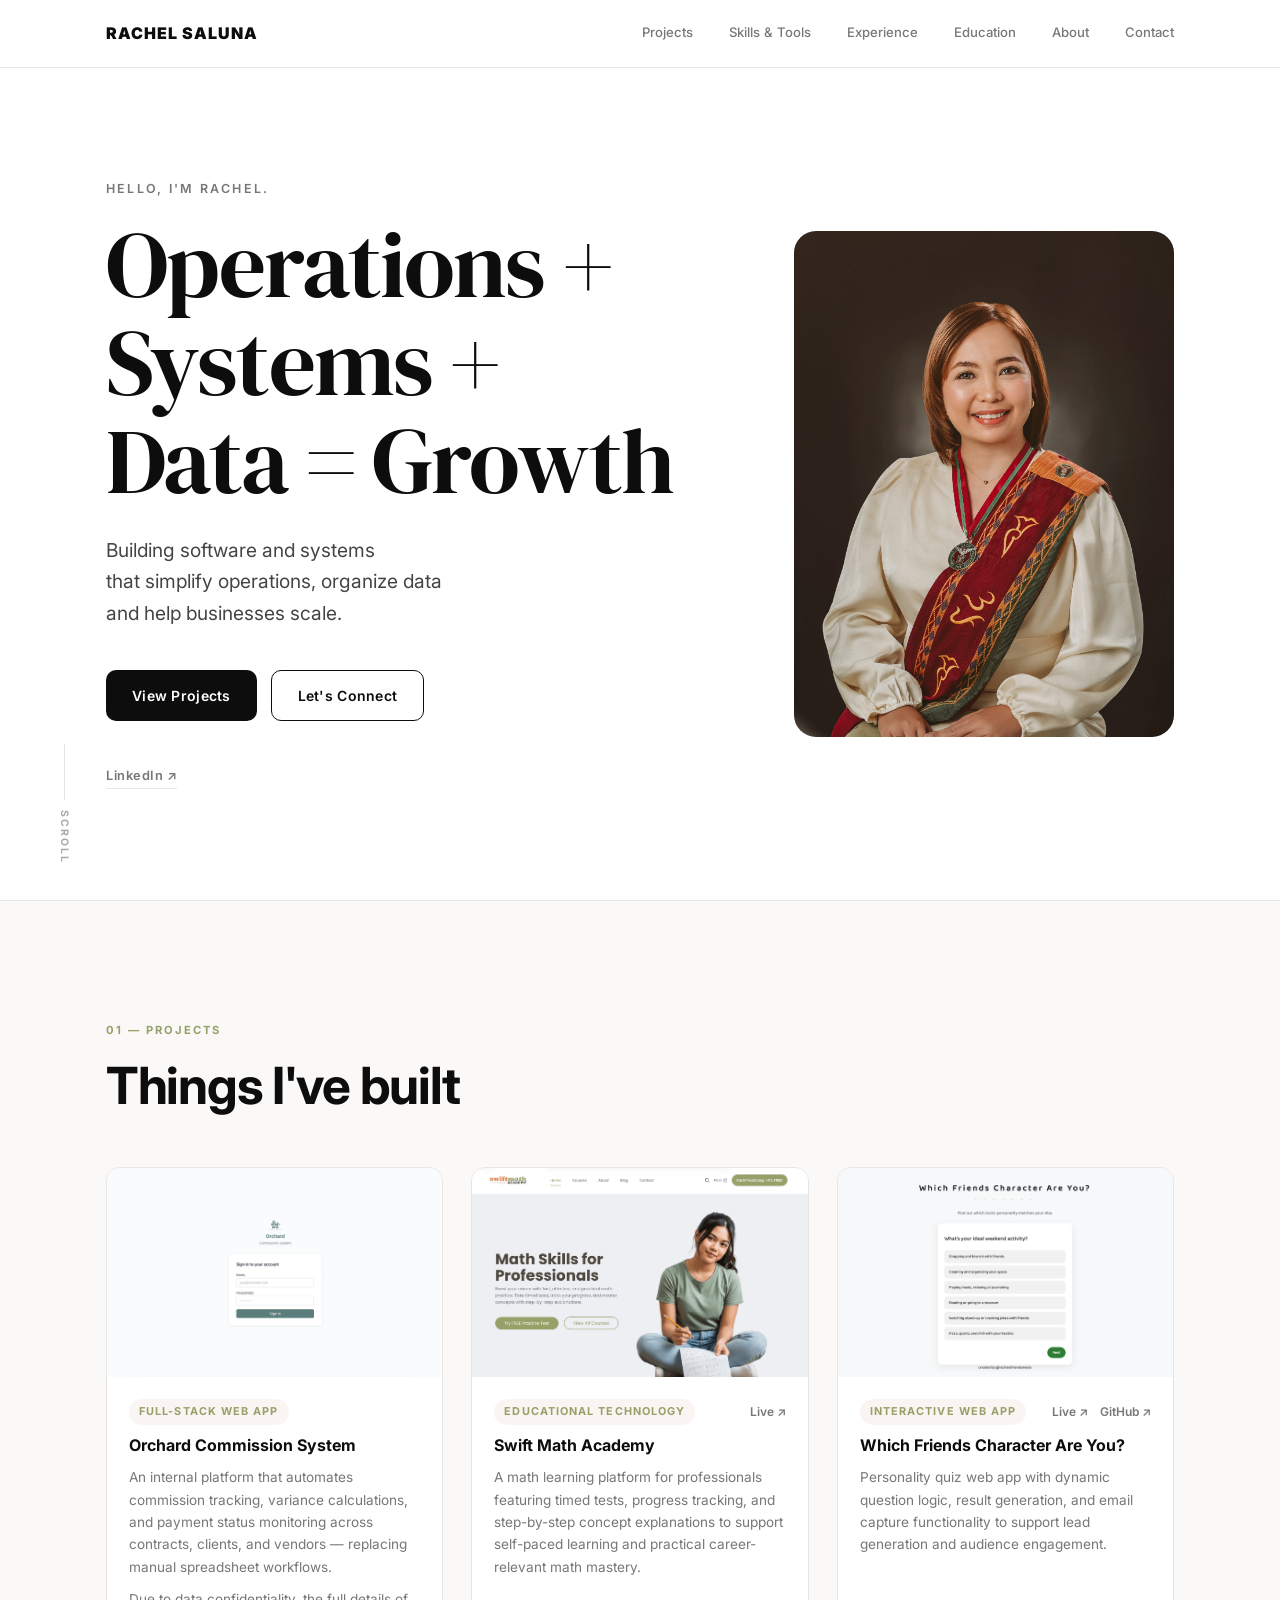
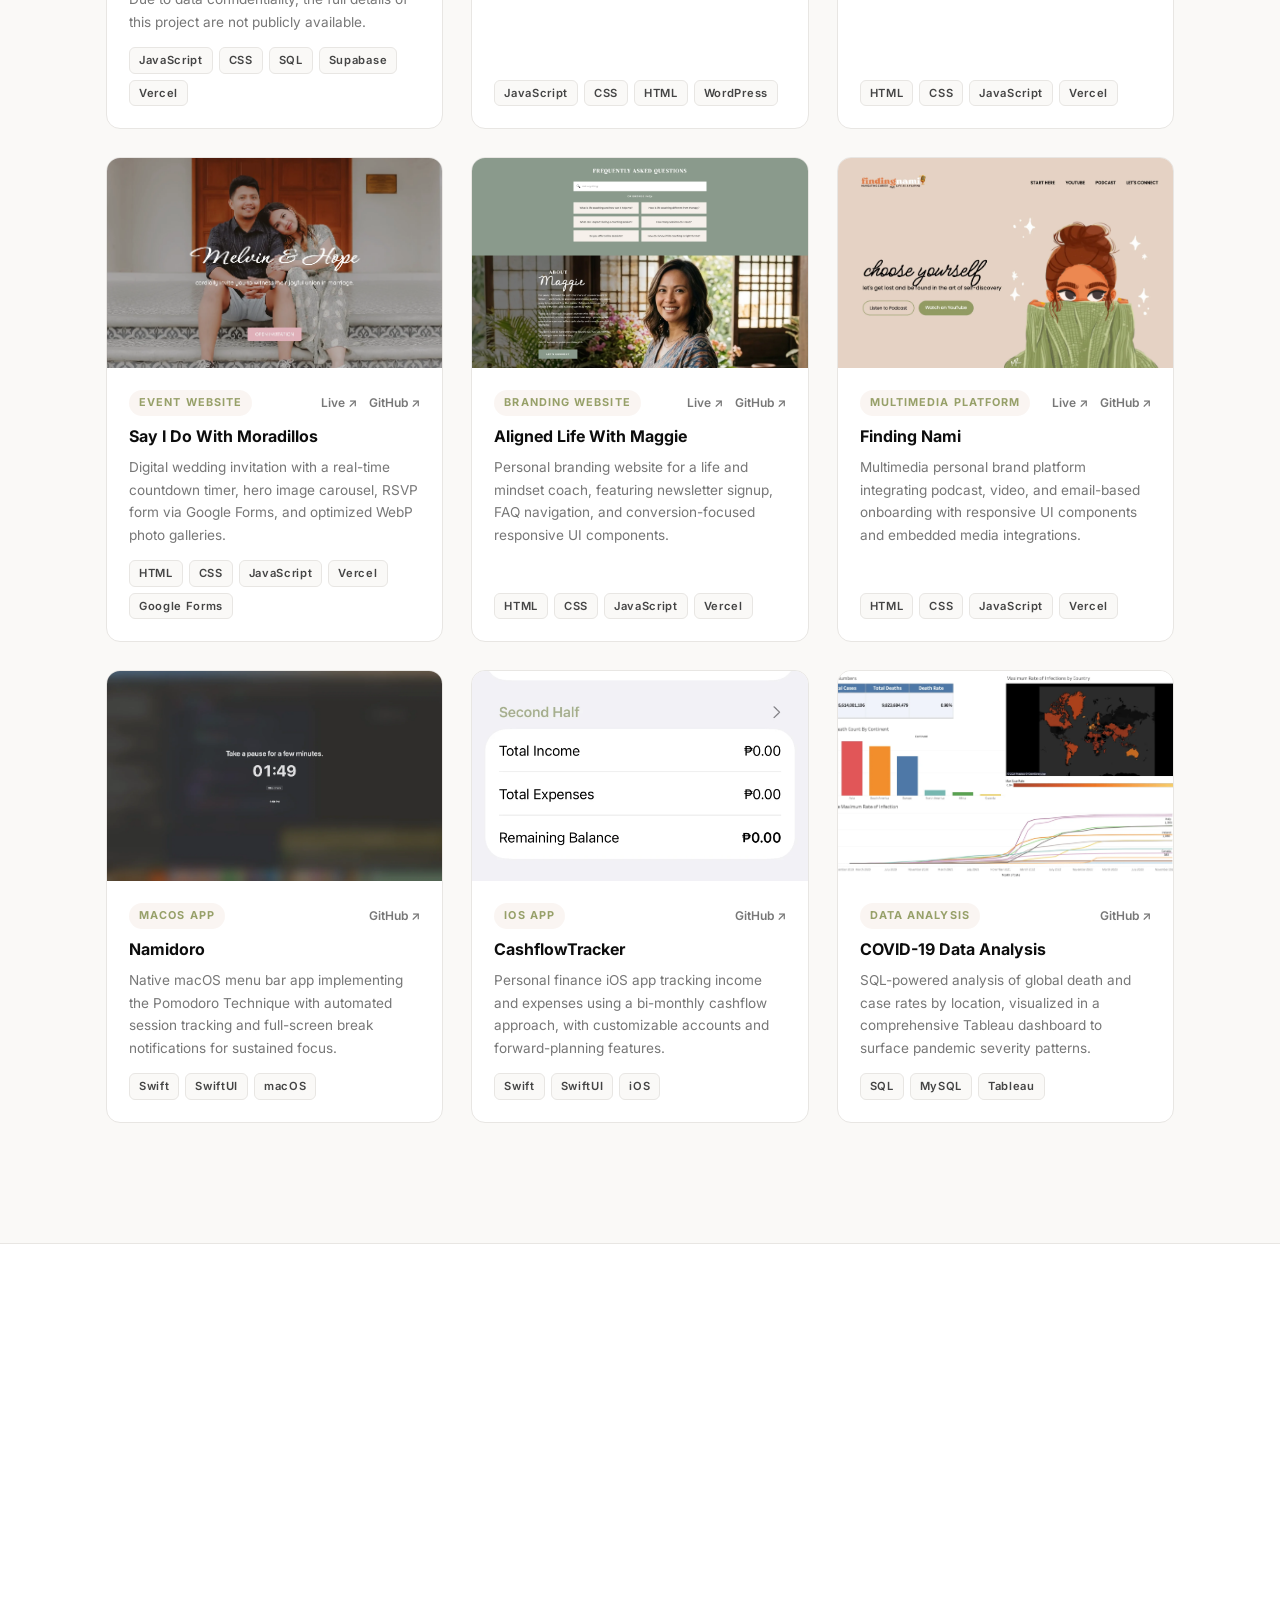
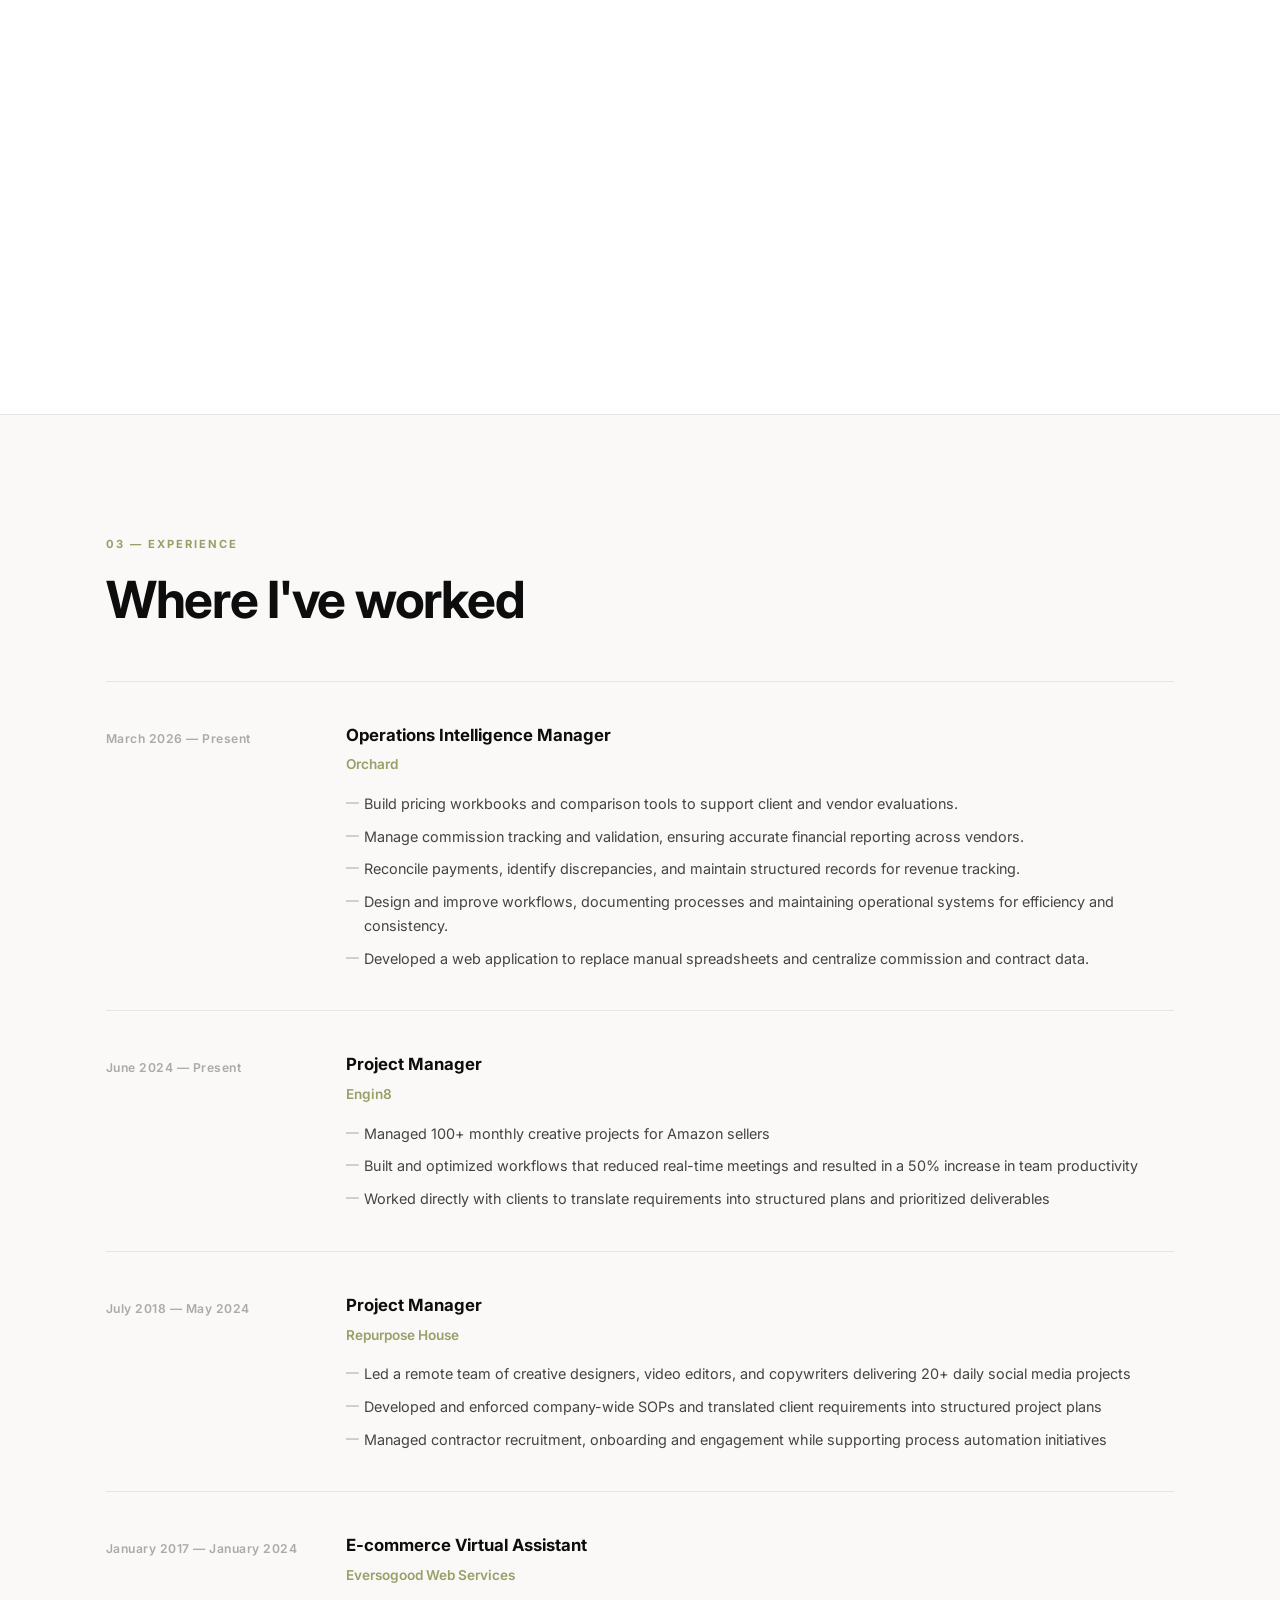
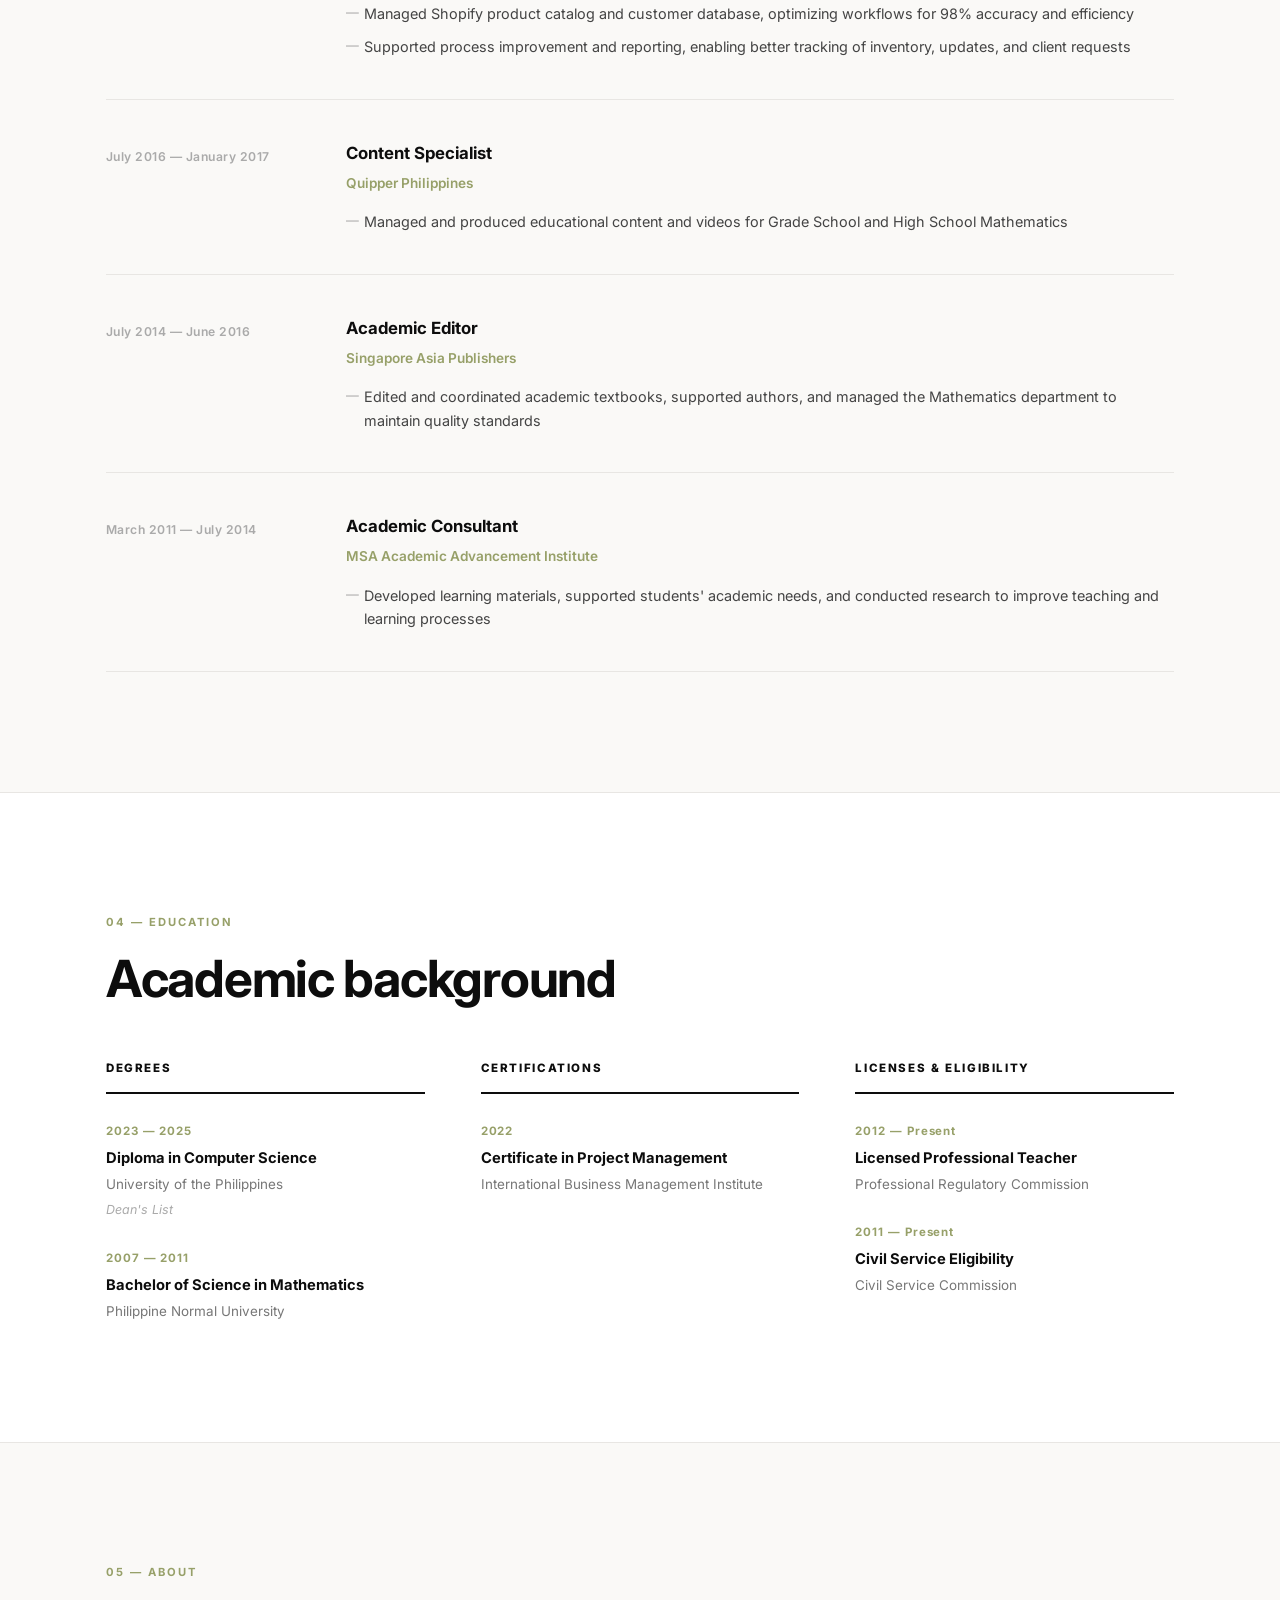
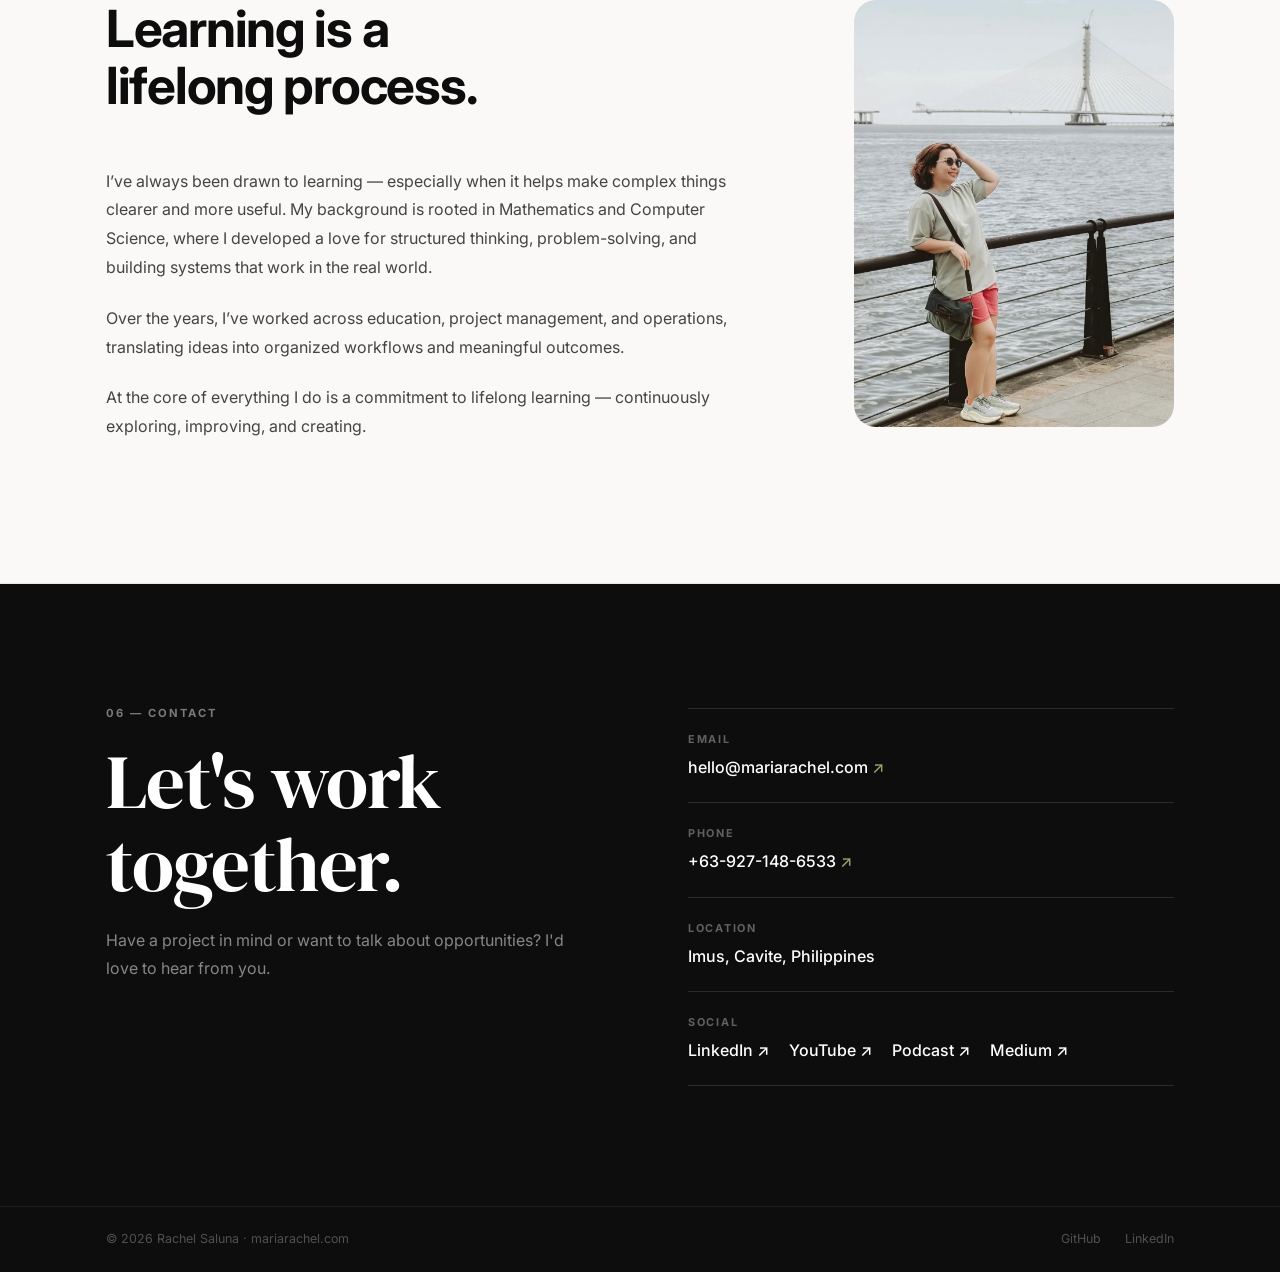
==== index.html @ de9b569c "removed workflows" ====
<!DOCTYPE html>
<html lang="en">
<head>
  <meta charset="UTF-8">
  <meta name="viewport" content="width=device-width, initial-scale=1.0">
  <title>Rachel Saluna — Portfolio</title>
  <meta name="description" content="I turn ideas into projects, data into insights, and code into apps. Portfolio of Rachel Saluna — Project Manager & Developer.">
  <meta property="og:title" content="Rachel Saluna">
  <meta property="og:description" content="I turn ideas into projects, data into insights, and code into apps.">
  <meta property="og:url" content="https://mariarachel.com">
  <link rel="preconnect" href="https://fonts.googleapis.com">
  <link rel="preconnect" href="https://fonts.gstatic.com" crossorigin>
  <link href="https://fonts.googleapis.com/css2?family=Inter:wght@300;400;500;600;700;800;900&family=DM+Serif+Display:ital@0;1&display=swap" rel="stylesheet">
  <link rel="stylesheet" href="styles.css">
</head>
<body>

  <!-- ===== NAVIGATION ===== -->
  <nav class="nav" id="nav">
    <div class="nav-inner">
      <a href="#home" class="nav-logo">RACHEL SALUNA</a>
      <div class="nav-links" id="navLinks">
        <a href="#projects">Projects</a>
        <a href="#skills">Skills & Tools</a>
        <a href="#experience">Experience</a>
        <a href="#education">Education</a>
        <a href="#about">About</a>
        <a href="#contact">Contact</a>
      </div>
      <button class="hamburger" id="hamburger" aria-label="Toggle menu">
        <span></span>
        <span></span>
        <span></span>
      </button>
    </div>
    <div class="nav-drawer" id="navDrawer">
      <a href="#projects" class="drawer-link">Projects</a>
      <a href="#skills" class="drawer-link">Skills</a>
      <a href="#experience" class="drawer-link">Experience</a>
      <a href="#education" class="drawer-link">Education</a>
      <a href="#about" class="drawer-link">About</a>
      <a href="#contact" class="drawer-link">Contact</a>
    </div>
  </nav>

  <!-- ===== HERO ===== -->
  <section class="hero" id="home">
    <div class="hero-inner">
      <div class="hero-text">
        <p class="hero-eyebrow">Hello, I'm Rachel.</p>
        <h1 class="hero-name">Operations +<br>Systems +<br>Data = Growth</h1>
        <p class="hero-tagline">Building software and systems<br>that simplify operations, organize data<br>and help businesses scale.</p>
        <div class="hero-actions">
          <a href="#projects" class="btn btn-dark">View Projects</a>
          <a href="#contact" class="btn btn-outline">Let's Connect</a>
        </div>
        <div class="hero-socials">
          <a href="https://linkedin.com/in/mariarachel" target="_blank" rel="noopener noreferrer" class="social-pill">LinkedIn ↗</a>
        </div>
      </div>
      <div class="hero-photo">
        <div class="photo-wrap">
          <img src="assets/Graduation%20Photo.webp" alt="Maria Rachel M. Saluna" loading="eager">
        </div>
      </div>
    </div>
    <div class="hero-scroll-hint" aria-hidden="true">
      <div class="scroll-track"></div>
      <span>Scroll</span>
    </div>
  </section>

  <!-- ===== PROJECTS ===== -->
  <section class="projects section alt" id="projects">
    <div class="container">
      <p class="label">01 — Projects</p>
      <h2 class="heading">Things I've built</h2>
      <div class="projects-grid">

        <article class="project-card">
          <div class="project-img-wrap">
            <img src="assets/orchard-commission-system.webp" alt="Orchard Commission System" loading="lazy">
          </div>
          <div class="project-body">
            <div class="project-meta">
              <span class="project-type">Full-Stack Web App</span>
            </div>
            <h3>Orchard Commission System</h3>
            <p>An internal platform that automates commission tracking, variance calculations, and payment status monitoring across contracts, clients, and vendors — replacing manual spreadsheet workflows.</p>
            <p>Due to data confidentiality, the full details of this project are not publicly available.</p>
            <ul class="stack">
              <li>JavaScript</li><li>CSS</li><li>SQL</li><li>Supabase</li><li>Vercel</li>
            </ul>
          </div>
        </article>

        <article class="project-card">
          <a href="https://swiftmathacademy.com" class="project-img-wrap" target="_blank" rel="noopener noreferrer">
            <img src="assets/swift-math-academy.webp" alt="Swift Math Academy" loading="lazy">
            <div class="project-hover">
              <span>View Project ↗</span>
            </div>
          </a>
          <div class="project-body">
            <div class="project-meta">
              <span class="project-type">Educational Technology</span>
              <div class="project-links">
                <a href="https://swiftmathacademy.com" title="Live Site" target="_blank" rel="noopener noreferrer">Live ↗</a>
              </div>
            </div>
            <h3>Swift Math Academy</h3>
            <p>A math learning platform for professionals featuring timed tests, progress tracking, and step-by-step concept explanations to support self-paced learning and practical career-relevant math mastery.</p>
            <ul class="stack">
              <li>JavaScript</li><li>CSS</li><li>HTML</li><li>WordPress</li>
            </ul>
          </div>
        </article>

        <article class="project-card">
          <a href="https://which-friends-character-are-you.vercel.app" class="project-img-wrap" target="_blank" rel="noopener noreferrer">
            <img src="assets/friends-quiz.webp" alt="Which Friends Character Are You?" loading="lazy">
            <div class="project-hover">
              <span>View Project ↗</span>
            </div>
          </a>
          <div class="project-body">
            <div class="project-meta">
              <span class="project-type">Interactive Web App</span>
              <div class="project-links">
                <a href="https://which-friends-character-are-you.vercel.app" title="Live Site" target="_blank" rel="noopener noreferrer">Live ↗</a>
                <a href="https://github.com/findingnami/which-friends-character-are-you" title="GitHub" target="_blank" rel="noopener noreferrer">GitHub ↗</a>
              </div>
            </div>
            <h3>Which Friends Character Are You?</h3>
            <p>Personality quiz web app with dynamic question logic, result generation, and email capture functionality to support lead generation and audience engagement.</p>
            <ul class="stack">
              <li>HTML</li><li>CSS</li><li>JavaScript</li><li>Vercel</li>
            </ul>
          </div>
        </article>

        <article class="project-card">
          <a href="https://sayidowithmoradillos.site" class="project-img-wrap" target="_blank" rel="noopener noreferrer">
            <img src="assets/moradillos.webp" alt="Say I Do With Moradillos" loading="lazy">
            <div class="project-hover">
              <span>View Project ↗</span>
            </div>
          </a>
          <div class="project-body">
            <div class="project-meta">
              <span class="project-type">Event Website</span>
              <div class="project-links">
                <a href="https://sayidowithmoradillos.site" title="Live Site" target="_blank" rel="noopener noreferrer">Live ↗</a>
                <a href="https://github.com/findingnami" title="GitHub" target="_blank" rel="noopener noreferrer">GitHub ↗</a>
              </div>
            </div>
            <h3>Say I Do With Moradillos</h3>
            <p>Digital wedding invitation with a real-time countdown timer, hero image carousel, RSVP form via Google Forms, and optimized WebP photo galleries.</p>
            <ul class="stack">
              <li>HTML</li><li>CSS</li><li>JavaScript</li><li>Vercel</li><li>Google Forms</li>
            </ul>
          </div>
        </article>

        <article class="project-card">
          <a href="https://alignedlifewithmaggie.vercel.app" class="project-img-wrap" target="_blank" rel="noopener noreferrer">
            <img src="assets/aligned-life-with-maggie.webp" alt="Aligned Life With Maggie" loading="lazy">
            <div class="project-hover">
              <span>View Project ↗</span>
            </div>
          </a>
          <div class="project-body">
            <div class="project-meta">
              <span class="project-type">Branding Website</span>
              <div class="project-links">
                <a href="https://alignedlifewithmaggie.vercel.app" title="Live Site" target="_blank" rel="noopener noreferrer">Live ↗</a>
                <a href="https://github.com/findingnami/alignedlifewithmaggie" title="GitHub" target="_blank" rel="noopener noreferrer">GitHub ↗</a>
              </div>
            </div>
            <h3>Aligned Life With Maggie</h3>
            <p>Personal branding website for a life and mindset coach, featuring newsletter signup, FAQ navigation, and conversion-focused responsive UI components.</p>
            <ul class="stack">
              <li>HTML</li><li>CSS</li><li>JavaScript</li><li>Vercel</li>
            </ul>
          </div>
        </article>

        <article class="project-card">
          <a href="https://findingnamipodcast.vercel.app" class="project-img-wrap" target="_blank" rel="noopener noreferrer">
            <img src="assets/finding-nami.webp" alt="Finding Nami Podcast" loading="lazy">
            <div class="project-hover">
              <span>View Project ↗</span>
            </div>
          </a>
          <div class="project-body">
            <div class="project-meta">
              <span class="project-type">Multimedia Platform</span>
              <div class="project-links">
                <a href="https://findingnamipodcast.vercel.app" title="Live Site" target="_blank" rel="noopener noreferrer">Live ↗</a>
                <a href="https://github.com/findingnami/findingnamipodcast" title="GitHub" target="_blank" rel="noopener noreferrer">GitHub ↗</a>
              </div>
            </div>
            <h3>Finding Nami</h3>
            <p>Multimedia personal brand platform integrating podcast, video, and email-based onboarding with responsive UI components and embedded media integrations.</p>
            <ul class="stack">
              <li>HTML</li><li>CSS</li><li>JavaScript</li><li>Vercel</li>
            </ul>
          </div>
        </article>

        <article class="project-card">
          <a href="https://github.com/findingnami/Namidoro" class="project-img-wrap" target="_blank" rel="noopener noreferrer">
            <img src="assets/namidoro-screenshot.webp" alt="Namidoro macOS App" loading="lazy">
            <div class="project-hover">
              <span>View Project ↗</span>
            </div>
          </a>
          <div class="project-body">
            <div class="project-meta">
              <span class="project-type">macOS App</span>
              <div class="project-links">
                <a href="https://github.com/findingnami/Namidoro" title="GitHub" target="_blank" rel="noopener noreferrer">GitHub ↗</a>
              </div>
            </div>
            <h3>Namidoro</h3>
            <p>Native macOS menu bar app implementing the Pomodoro Technique with automated session tracking and full-screen break notifications for sustained focus.</p>
            <ul class="stack">
              <li>Swift</li><li>SwiftUI</li><li>macOS</li>
            </ul>
          </div>
        </article>

        <article class="project-card">
          <a href="https://github.com/findingnami/CashflowTracker" class="project-img-wrap" target="_blank" rel="noopener noreferrer">
            <img src="assets/cashflow-tracker.webp" alt="CashflowTracker iOS App" loading="lazy">
            <div class="project-hover">
              <span>View Project ↗</span>
            </div>
          </a>
          <div class="project-body">
            <div class="project-meta">
              <span class="project-type">iOS App</span>
              <div class="project-links">
                <a href="https://github.com/findingnami/CashflowTracker" title="GitHub" target="_blank" rel="noopener noreferrer">GitHub ↗</a>
              </div>
            </div>
            <h3>CashflowTracker</h3>
            <p>Personal finance iOS app tracking income and expenses using a bi-monthly cashflow approach, with customizable accounts and forward-planning features.</p>
            <ul class="stack">
              <li>Swift</li><li>SwiftUI</li><li>iOS</li>
            </ul>
          </div>
        </article>

        <article class="project-card">
          <a href="https://github.com/findingnami/CovidDataAnalysisProject" class="project-img-wrap" target="_blank" rel="noopener noreferrer">
            <img src="assets/covid-dashboard.webp" alt="COVID-19 Data Analysis" loading="lazy">
            <div class="project-hover">
              <span>View Project ↗</span>
            </div>
          </a>
          <div class="project-body">
            <div class="project-meta">
              <span class="project-type">Data Analysis</span>
              <div class="project-links">
                <a href="https://github.com/findingnami/CovidDataAnalysisProject" title="GitHub" target="_blank" rel="noopener noreferrer">GitHub ↗</a>
              </div>
            </div>
            <h3>COVID-19 Data Analysis</h3>
            <p>SQL-powered analysis of global death and case rates by location, visualized in a comprehensive Tableau dashboard to surface pandemic severity patterns.</p>
            <ul class="stack">
              <li>SQL</li><li>MySQL</li><li>Tableau</li>
            </ul>
          </div>
        </article>
<!--
        <article class="project-card">
          <a href="https://github.com/findingnami/BikeBuyersExcelProject" class="project-img-wrap" target="_blank" rel="noopener noreferrer">
            <img src="assets/bikesales-dashboard/Snapshot_Bike%20Sales%20Dashboard.webp" alt="Bike Sales Dashboard" loading="lazy">
            <div class="project-hover">
              <span>View Project ↗</span>
            </div>
          </a>
          <div class="project-body">
            <div class="project-meta">
              <span class="project-type">Dashboard</span>
              <div class="project-links">
                <a href="https://github.com/findingnami/BikeBuyersExcelProject" title="GitHub" target="_blank" rel="noopener noreferrer">GitHub ↗</a>
              </div>
            </div>
            <h3>Bike Sales Dashboard</h3>
            <p>Excel analysis featuring data cleaning, nested IF formulas for age brackets, pivot table charts, and interactive slicers for multi-dimensional sales insights.</p>
            <ul class="stack">
              <li>Excel</li><li>Pivot Tables</li><li>Data Analytics</li>
            </ul>
          </div>
        </article>
-->
      </div>
    </div>
  </section>

  <!-- ===== SKILLS ===== -->
  <section class="skills section" id="skills">
    <div class="container">
      <p class="label">02 — Skills</p>
      <h2 class="heading">What I work with</h2>
      <div class="skills-grid">

        <div class="skill-group">
          <h3>Operations & Project Management</h3>
          <ul class="tag-list">
            <li>Monday.com</li><li>ClickUp</li><li>Airtable</li><li>Slack</li>
            <li>Google Workspace</li><li>Microsoft Office</li><li>Loom</li>
          </ul>
        </div>

        <div class="skill-group">
          <h3>Programming & Software Development</h3>
          <ul class="tag-list">
            <li>Swift</li><li>Python</li><li>JavaScript</li><li>HTML</li><li>CSS</li>
            
          </ul>
        </div>

        <div class="skill-group">
          <h3>Creative Tools</h3>
          <ul class="tag-list">
            <li>Figma</li><li>Procreate</li><li>Adobe Photoshop</li><li>Canva</li>
            <li>Da Vinci Resolve</li><li>CapCut</li><li>Final Cut Pro</li>
          </ul>
        </div>

        <div class="skill-group skill-group">
          <h3>Technical Tools</h3>
          <ul class="tag-list">
            <li>Xcode</li><li>VSCode</li><li>GitHub</li><li>Vercel</li><li>Supabase</li>
            <li>Claude</li><li>WordPress.org</li><li>Zapier</li>
          </ul>
        </div>

        <div class="skill-group">
          <h3>Data Analytics</h3>
          <ul class="tag-list">
            <li>SQL</li><li>MySQL</li><li>Tableau</li><li>Excel</li>
          </ul>
        </div>

      </div>
    </div>
  </section>

  <!-- ===== EXPERIENCE ===== -->
  <section class="experience section alt" id="experience">
    <div class="container">
      <p class="label">03 — Experience</p>
      <h2 class="heading">Where I've worked</h2>
      <div class="timeline">

        <div class="timeline-item">
          <div class="timeline-left">
            <span class="tl-period">March 2026 — Present</span>
          </div>
          <div class="timeline-right">
            <h3 class="tl-role">Operations Intelligence Manager</h3>
            <p class="tl-company">Orchard</p>
            <ul class="tl-list">
              <li>Build pricing workbooks and comparison tools to support client and vendor evaluations.</li>
              <li>Manage commission tracking and validation, ensuring accurate financial reporting across vendors.</li>
              <li>Reconcile payments, identify discrepancies, and maintain structured records for revenue tracking.</li>
              <li>Design and improve workflows, documenting processes and maintaining operational systems for efficiency and consistency.</li>
              <li>Developed a web application to replace manual spreadsheets and centralize commission and contract data.</li>
            </ul>
          </div>
        </div>

        <div class="timeline-item">
          <div class="timeline-left">
            <span class="tl-period">June 2024 — Present</span>
          </div>
          <div class="timeline-right">
            <h3 class="tl-role">Project Manager</h3>
            <p class="tl-company">Engin8</p>
            <ul class="tl-list">
              <li>Managed 100+ monthly creative projects for Amazon sellers</li>
              <li>Built and optimized workflows that reduced real-time meetings and resulted in a 50% increase in team productivity</li>
              <li>Worked directly with clients to translate requirements into structured plans and prioritized deliverables</li>
            </ul>
          </div>
        </div>

        <div class="timeline-item">
          <div class="timeline-left">
            <span class="tl-period">July 2018 — May 2024</span>
          </div>
          <div class="timeline-right">
            <h3 class="tl-role">Project Manager</h3>
            <p class="tl-company">Repurpose House</p>
            <ul class="tl-list">
              <li>Led a remote team of creative designers, video editors, and copywriters delivering 20+ daily social media projects</li>
              <li>Developed and enforced company-wide SOPs and translated client requirements into structured project plans</li>
              <li>Managed contractor recruitment, onboarding and engagement while supporting process automation initiatives</li>
            </ul>
          </div>
        </div>

        <div class="timeline-item">
          <div class="timeline-left">
            <span class="tl-period">January 2017 — January 2024</span>
          </div>
          <div class="timeline-right">
            <h3 class="tl-role">E-commerce Virtual Assistant</h3>
            <p class="tl-company">Eversogood Web Services</p>
            <ul class="tl-list">
              <li>Managed Shopify product catalog and customer database, optimizing workflows for 98% accuracy and efficiency</li>
              <li>Supported process improvement and reporting, enabling better tracking of inventory, updates, and client requests</li>
            </ul>
          </div>
        </div>

        <div class="timeline-item">
          <div class="timeline-left">
            <span class="tl-period">July 2016 — January 2017</span>
          </div>
          <div class="timeline-right">
            <h3 class="tl-role">Content Specialist</h3>
            <p class="tl-company">Quipper Philippines</p>
            <ul class="tl-list">
              <li>Managed and produced educational content and videos for Grade School and High School Mathematics</li>
            </ul>
          </div>
        </div>

        <div class="timeline-item">
          <div class="timeline-left">
            <span class="tl-period">July 2014 — June 2016</span>
          </div>
          <div class="timeline-right">
            <h3 class="tl-role">Academic Editor</h3>
            <p class="tl-company">Singapore Asia Publishers</p>
            <ul class="tl-list">
              <li>Edited and coordinated academic textbooks, supported authors, and managed the Mathematics department to maintain quality standards</li>
            </ul>
          </div>
        </div>

        <div class="timeline-item">
          <div class="timeline-left">
            <span class="tl-period">March 2011 — July 2014</span>
          </div>
          <div class="timeline-right">
            <h3 class="tl-role">Academic Consultant</h3>
            <p class="tl-company">MSA Academic Advancement Institute</p>
            <ul class="tl-list">
              <li>Developed learning materials, supported students' academic needs, and conducted research to improve teaching and learning processes</li>
            </ul>
          </div>
        </div>

      </div>
    </div>
  </section>

  <!-- ===== EDUCATION ===== -->
  <section class="education section" id="education">
    <div class="container">
      <p class="label">04 — Education</p>
      <h2 class="heading">Academic background</h2>
      <div class="edu-grid">

        <div class="edu-col">
          <h3 class="edu-col-title">Degrees</h3>
          <div class="edu-list">
            <div class="edu-item">
              <span class="edu-year">2023 — 2025</span>
              <div>
                <h4>Diploma in Computer Science</h4>
                <p>University of the Philippines</p>
                <em>Dean's List</em>
              </div>
            </div>
            <div class="edu-item">
              <span class="edu-year">2007 — 2011</span>
              <div>
                <h4>Bachelor of Science in Mathematics</h4>
                <p>Philippine Normal University</p>
              </div>
            </div>
          </div>
        </div>

        <div class="edu-col">
          <h3 class="edu-col-title">Certifications</h3>
          <div class="edu-list">
            <div class="edu-item">
              <span class="edu-year">2022</span>
              <div>
                <h4>Certificate in Project Management</h4>
                <p>International Business Management Institute</p>
              </div>
            </div>
          </div>
        </div>

        <div class="edu-col">
          <h3 class="edu-col-title">Licenses &amp; Eligibility</h3>
          <div class="edu-list">
            <div class="edu-item">
              <span class="edu-year">2012 — Present</span>
              <div>
                <h4>Licensed Professional Teacher</h4>
                <p>Professional Regulatory Commission</p>
              </div>
            </div>
            <div class="edu-item">
              <span class="edu-year">2011 — Present</span>
              <div>
                <h4>Civil Service Eligibility</h4>
                <p>Civil Service Commission</p>
              </div>
            </div>
          </div>
        </div>

      </div>
    </div>
  </section>

  <!-- ===== ABOUT ===== -->
  <section class="about section alt" id="about">
    <div class="container">
      <p class="label">05 — About</p>
      <div class="about-grid">
        <div class="about-heading">
          <h2 class="heading">Learning is a<br>lifelong process.</h2>
        </div>
        <div class="about-body">
          <p>I’ve always been drawn to learning — especially when it helps make complex things clearer and more useful. My background is rooted in Mathematics and Computer Science, where I developed a love for structured thinking, problem-solving, and building systems that work in the real world.</p>
          <p>Over the years, I’ve worked across education, project management, and operations, translating ideas into organized workflows and meaningful outcomes. </p>
          <p>At the core of everything I do is a commitment to lifelong learning — continuously exploring, improving, and creating.</p>
        </div>
        <div class="about-photo">
          <img src="assets/about-image.webp" alt="Maria Rachel M. Saluna">
        </div>
      </div>
    </div>
  </section>

  <!-- ===== CONTACT ===== -->
  <section class="contact section" id="contact">
    <div class="container">
      <div class="contact-grid">
        <div class="contact-left">
          <p class="label label--light">06 — Contact</p>
          <h2 class="contact-heading">Let's work<br>together.</h2>
          <p class="contact-sub">Have a project in mind or want to talk about opportunities? I'd love to hear from you.</p>
        </div>
        <div class="contact-right">
          <a href="mailto:hello@mariarachel.com" class="contact-row">
            <span class="contact-key">Email</span>
            <span class="contact-val">hello@mariarachel.com <span class="arrow">↗</span></span>
          </a>
          <a href="tel:+639271486533" class="contact-row">
            <span class="contact-key">Phone</span>
            <span class="contact-val">+63-927-148-6533 <span class="arrow">↗</span></span>
          </a>
          <div class="contact-row">
            <span class="contact-key">Location</span>
            <span class="contact-val">Imus, Cavite, Philippines</span>
          </div>
          <div class="contact-row">
            <span class="contact-key">Social</span>
            <span class="contact-val contact-social">
              <a href="https://linkedin.com/in/mariarachel" target="_blank" rel="noopener noreferrer">LinkedIn ↗</a>
              <a href="https://youtube.com/@itsfindingnami" target="_blank" rel="noopener noreferrer">YouTube ↗</a>
              <a href="https://open.spotify.com/show/1L1lXG83sHGZ2fkeadP5fZ" target="_blank" rel="noopener noreferrer">Podcast ↗</a>
              <a href="https://findingnami.medium.com" target="_blank" rel="noopener noreferrer">Medium ↗</a>
            </span>
          </div>
        </div>
      </div>
    </div>
  </section>

  <!-- ===== FOOTER ===== -->
  <footer class="footer">
    <div class="container">
      <div class="footer-inner">
        <p>© 2026 Rachel Saluna · mariarachel.com</p>
        <div class="footer-links">
          <a href="https://github.com/findingnami" target="_blank" rel="noopener noreferrer">GitHub</a>
          <a href="https://linkedin.com/in/mariarachel" target="_blank" rel="noopener noreferrer">LinkedIn</a>
        </div>
      </div>
    </div>
  </footer>

  <canvas id="bgCanvas" aria-hidden="true"></canvas>
  <script src="script.js"></script>
</body>
</html>
---- styles.css ----
/* =============================================
   MARIA RACHEL M. SALUNA — Portfolio Stylesheet
   ============================================= */

/* ===== Custom Properties ===== */
:root {
  --white:       #ffffff;
  --off-white:   #faf9f7;
  --ink:         #0d0d0d;
  --ink-mid:     #444444;
  --ink-soft:    #777777;
  --ink-faint:   #aaaaaa;
  --border:      #e8e6e3;
  --border-dark: rgba(255,255,255,0.12);
  --accent:      #97a069;
  --accent-bg:   rgba(193,123,90,0.08);

  --font-body:    'Inter', -apple-system, BlinkMacSystemFont, sans-serif;
  --font-display: 'DM Serif Display', Georgia, serif;

  --nav-h:    68px;
  --max-w:    1180px;
  --px:       clamp(24px, 5vw, 56px);
  --section-py: clamp(72px, 10vw, 120px);

  --radius:      14px;   /* cards, frames */
  --radius-lg:   22px;   /* large images */
  --radius-sm:   10px;   /* buttons */
  --radius-pill: 999px;  /* tags & badges */
  --ease: cubic-bezier(0.25, 0.1, 0.25, 1);
}

/* ===== Reset ===== */
*, *::before, *::after { box-sizing: border-box; margin: 0; padding: 0; }
html { scroll-behavior: smooth; font-size: 16px; }
body {
  font-family: var(--font-body);
  background: var(--white);
  color: var(--ink);
  line-height: 1.65;
  -webkit-font-smoothing: antialiased;
}
img { display: block; max-width: 100%; }
a { text-decoration: none; color: inherit; }
ul { list-style: none; }
button { cursor: pointer; border: none; background: none; }

/* ===== Layout ===== */
.container {
  max-width: var(--max-w);
  margin: 0 auto;
  padding: 0 var(--px);
}

.section { padding: var(--section-py) 0; }
.section.alt { background: var(--off-white); border-top: 1px solid var(--border); border-bottom: 1px solid var(--border); }

/* ===== Typography helpers ===== */
.label {
  font-size: 0.7rem;
  font-weight: 700;
  letter-spacing: 0.18em;
  text-transform: uppercase;
  color: var(--accent);
  margin-bottom: 18px;
}
.label--light { color: rgba(255,255,255,0.45); }

.heading {
  font-size: clamp(2rem, 4.5vw, 3.2rem);
  font-weight: 700;
  line-height: 1.12;
  letter-spacing: -0.025em;
  color: var(--ink);
  margin-bottom: 52px;
}

/* ===== Buttons ===== */
.btn {
  display: inline-flex;
  align-items: center;
  gap: 8px;
  padding: 13px 26px;
  font-family: var(--font-body);
  font-size: 0.875rem;
  font-weight: 600;
  letter-spacing: 0.02em;
  border-radius: var(--radius-sm);
  transition: background 0.2s var(--ease), color 0.2s var(--ease), border-color 0.2s var(--ease), transform 0.15s var(--ease);
}
.btn:active { transform: scale(0.98); }

.btn-dark {
  background: var(--ink);
  color: var(--white);
}
.btn-dark:hover { background: var(--accent); }

.btn-outline {
  background: transparent;
  color: var(--ink);
  border: 1.5px solid var(--ink);
}
.btn-outline:hover { background: var(--accent); color: var(--white); border: 1.5px solid var(--accent) }


/* =====================
   NAVIGATION
   ===================== */
.nav {
  position: fixed;
  top: 0; left: 0; right: 0;
  height: var(--nav-h);
  background: rgba(255,255,255,0.92);
  backdrop-filter: blur(12px);
  -webkit-backdrop-filter: blur(12px);
  border-bottom: 1px solid var(--border);
  z-index: 200;
  transition: box-shadow 0.3s var(--ease);
}
.nav.scrolled { box-shadow: 0 4px 24px rgba(0,0,0,0.06); }

.nav-inner {
  max-width: var(--max-w);
  margin: 0 auto;
  padding: 0 var(--px);
  height: 100%;
  display: flex;
  align-items: center;
  justify-content: space-between;
}

.nav-logo {
  font-size: 1rem;
  font-weight: 900;
  letter-spacing: 0.06em;
  color: var(--ink);
  transition: color 0.2s;
}
.nav-logo:hover { color: var(--accent); }

.nav-links {
  display: flex;
  align-items: center;
  gap: 36px;
}
.nav-links a {
  font-size: 0.82rem;
  font-weight: 500;
  color: var(--ink-soft);
  position: relative;
  padding-bottom: 2px;
  transition: color 0.2s;
}
.nav-links a::after {
  content: '';
  position: absolute;
  bottom: -3px; left: 0;
  width: 0; height: 1px;
  background: var(--accent);
  transition: width 0.3s var(--ease);
}
.nav-links a:hover { color: var(--ink); }
.nav-links a:hover::after { width: 100%; }

/* Hamburger */
.hamburger {
  display: none;
  flex-direction: column;
  justify-content: center;
  gap: 5px;
  width: 32px; height: 32px;
  padding: 4px;
}
.hamburger span {
  display: block;
  width: 22px; height: 1.5px;
  background: var(--ink);
  border-radius: 2px;
  transition: all 0.3s var(--ease);
  transform-origin: center;
}
.hamburger.open span:nth-child(1) { transform: rotate(45deg) translate(3px, 3px); }
.hamburger.open span:nth-child(2) { opacity: 0; transform: scaleX(0); }
.hamburger.open span:nth-child(3) { transform: rotate(-45deg) translate(3px, -3px); }

/* Mobile drawer */
.nav-drawer {
  display: none;
  position: absolute;
  top: var(--nav-h); left: 0; right: 0;
  background: var(--white);
  border-bottom: 1px solid var(--border);
  border-radius: 0 0 var(--radius) var(--radius);
  padding: 8px var(--px) 20px;
  flex-direction: column;
  box-shadow: 0 12px 32px rgba(0,0,0,0.08);
}
.nav-drawer.open { display: flex; }

.drawer-link {
  display: block;
  padding: 14px 0;
  font-size: 1rem;
  font-weight: 500;
  color: var(--ink);
  border-bottom: 1px solid var(--border);
  transition: color 0.2s, padding-left 0.2s;
}
.drawer-link:last-child { border-bottom: none; }
.drawer-link:hover { color: var(--accent); padding-left: 8px; }


/* =====================
   HERO
   ===================== */
.hero {
  min-height: 100vh;
  display: flex;
  align-items: center;
  padding-top: var(--nav-h);
  position: relative;
  overflow: hidden;
}

.hero-inner {
  max-width: var(--max-w);
  margin: 0 auto;
  padding: clamp(60px, 10vw, 100px) var(--px);
  width: 100%;
  display: grid;
  grid-template-columns: 1fr 380px;
  gap: clamp(48px, 8vw, 96px);
  align-items: center;
}

.hero-eyebrow {
  font-size: 0.78rem;
  font-weight: 600;
  letter-spacing: 0.18em;
  text-transform: uppercase;
  color: var(--ink-soft);
  margin-bottom: 16px;
}

.hero-name {
  font-family: var(--font-display);
  font-size: clamp(3.2rem, 7.5vw, 5.8rem);
  font-weight: 400;
  line-height: 1.06;
  letter-spacing: -0.02em;
  color: var(--ink);
  margin-bottom: 24px;
}

.hero-tagline {
  font-size: clamp(1rem, 1.8vw, 1.2rem);
  font-weight: 400;
  color: var(--ink-mid);
  line-height: 1.65;
  max-width: 420px;
  margin-bottom: 40px;
}

.hero-actions {
  display: flex;
  gap: 14px;
  flex-wrap: wrap;
  margin-bottom: 44px;
}

.hero-socials {
  display: flex;
  gap: 20px;
}
.social-pill {
  font-size: 0.8rem;
  font-weight: 600;
  letter-spacing: 0.04em;
  color: var(--ink-soft);
  border-bottom: 1px solid var(--border);
  padding-bottom: 2px;
  transition: color 0.2s, border-color 0.2s;
}
.social-pill:hover { color: var(--accent); border-color: var(--accent); }

/* Hero photo */
.hero-photo { position: relative; }

.photo-wrap {
  border-radius: var(--radius-lg);
  overflow: hidden;
  position: relative;
  aspect-ratio: 3/4;
}
.photo-wrap::before {
  content: '';
  position: absolute;
  inset: 0;
  background: linear-gradient(160deg, rgba(193,123,90,0.08) 0%, transparent 60%);
  z-index: 1;
  pointer-events: none;
}
.photo-wrap img {
  width: 100%;
  height: 100%;
  object-fit: cover;
  object-position: center top;
}

/* Scroll hint */
.hero-scroll-hint {
  position: absolute;
  bottom: 36px; left: var(--px);
  display: flex;
  flex-direction: column;
  align-items: center;
  gap: 10px;
}
.hero-scroll-hint span {
  writing-mode: vertical-lr;
  font-size: 0.65rem;
  font-weight: 700;
  letter-spacing: 0.2em;
  text-transform: uppercase;
  color: var(--ink-faint);
}
.scroll-track {
  width: 1px;
  height: 56px;
  background: var(--border);
  position: relative;
  overflow: hidden;
}
.scroll-track::after {
  content: '';
  position: absolute;
  top: -100%; left: 0;
  width: 100%; height: 100%;
  background: var(--accent);
  animation: scrollDrop 2.2s ease-in-out infinite;
}
@keyframes scrollDrop {
  0%   { top: -100%; }
  50%  { top: 0; }
  100% { top: 100%; }
}


/* =====================
   ABOUT
   ===================== */
.about-grid {
  display: grid;
  grid-template-columns: 1fr 320px;
  grid-template-areas:
    "heading photo"
    "body    photo";
  gap: 0 clamp(48px, 8vw, 96px);
  align-items: start;
}
.about-heading { grid-area: heading; }
.about-body    { grid-area: body; }
.about-photo   { grid-area: photo; }

.about-body p {
  font-size: 1rem;
  color: var(--ink-mid);
  line-height: 1.8;
  margin-bottom: 22px;
}

.about-stats {
  display: flex;
  gap: clamp(32px, 6vw, 60px);
  padding-top: 40px;
  margin-top: 16px;
  border-top: 1px solid var(--border);
}
.stat strong {
  display: block;
  font-family: var(--font-display);
  font-size: clamp(2rem, 4vw, 2.8rem);
  font-weight: 400;
  color: var(--ink);
  letter-spacing: -0.03em;
  line-height: 1;
}
.stat span {
  display: block;
  font-size: 0.78rem;
  font-weight: 500;
  color: var(--ink-soft);
  margin-top: 6px;
}

.about-photo {
  border-radius: var(--radius-lg);
  overflow: hidden;
  aspect-ratio: 3/4;
}
.about-photo img {
  width: 100%;
  height: 100%;
  object-fit: cover;
  object-position: center top;
  filter: grayscale(15%) contrast(1.02);
  transition: filter 0.4s var(--ease);
}
.about-photo:hover img { filter: grayscale(0%) contrast(1); }


/* =====================
   SKILLS
   ===================== */
.skills-grid {
  display: grid;
  grid-template-columns: repeat(2, 1fr);
  gap: 44px 64px;
}
.skill-group--wide { grid-column: 1 / -1; }

.skill-group h3 {
  font-size: 0.72rem;
  font-weight: 800;
  letter-spacing: 0.14em;
  text-transform: uppercase;
  color: var(--ink);
  margin-bottom: 16px;
}

.tag-list {
  display: flex;
  flex-wrap: wrap;
  gap: 8px;
}
.tag-list li {
  display: inline-block;
  padding: 6px 14px;
  font-size: 0.8rem;
  font-weight: 500;
  color: var(--ink-mid);
  background: var(--white);
  border: 1px solid var(--border);
  border-radius: var(--radius-pill);
  transition: color 0.2s, border-color 0.2s;
}
.tag-list li:hover { color: var(--accent); border-color: var(--accent); }


/* =====================
   EXPERIENCE
   ===================== */
.timeline { border-top: 1px solid var(--border); }

.timeline-item {
  display: grid;
  grid-template-columns: 200px 1fr;
  gap: 40px;
  padding: 40px 0;
  border-bottom: 1px solid var(--border);
}

.timeline-left { padding-top: 2px; }

.tl-period {
  font-size: 0.76rem;
  font-weight: 600;
  letter-spacing: 0.04em;
  color: var(--ink-faint);
  line-height: 1.5;
}

.tl-role {
  font-size: 1.05rem;
  font-weight: 700;
  color: var(--ink);
  margin-bottom: 4px;
}

.tl-company {
  font-size: 0.85rem;
  font-weight: 600;
  color: var(--accent);
  margin-bottom: 16px;
}

.tl-list { display: flex; flex-direction: column; gap: 9px; }
.tl-list li {
  font-size: 0.9rem;
  color: var(--ink-mid);
  line-height: 1.65;
  padding-left: 18px;
  position: relative;
}
.tl-list li::before {
  content: '—';
  position: absolute;
  left: 0;
  color: var(--ink-faint);
  font-size: 0.8rem;
}


/* =====================
   PROJECTS
   ===================== */
.projects-grid {
  display: grid;
  grid-template-columns: repeat(3, 1fr);
  gap: 28px;
  perspective: 1200px;
}

.project-card {
  background: var(--white);
  border: 1px solid var(--border);
  border-radius: var(--radius);
  overflow: hidden;
  display: flex;
  flex-direction: column;
  position: relative;
  transition: transform 0.3s var(--ease), box-shadow 0.3s var(--ease);
}
.project-card::before {
  content: '';
  position: absolute;
  inset: 0;
  background: radial-gradient(220px circle at var(--gx, 50%) var(--gy, 50%), rgba(193,123,90,0.08), transparent 70%);
  opacity: 0;
  transition: opacity 0.4s;
  pointer-events: none;
  z-index: 2;
}
.project-card:hover::before { opacity: 1; }
.project-card:hover {
  transform: translateY(-5px);
  box-shadow: 0 16px 48px rgba(0,0,0,0.09);
}

.project-img-wrap {
  position: relative;
  display: block;
  overflow: hidden;
  aspect-ratio: 16/10;
  background: var(--off-white);
}
.project-img-wrap img {
  width: 100%;
  height: 100%;
  object-fit: cover;
  transition: transform 0.45s var(--ease);
}
.project-card:hover .project-img-wrap img { transform: scale(1.05); }

.project-hover {
  position: absolute;
  inset: 0;
  background: rgba(13,13,13,0.72);
  display: flex;
  align-items: center;
  justify-content: center;
  opacity: 0;
  transition: opacity 0.3s var(--ease);
  backdrop-filter: blur(2px);
}
.project-card:hover .project-hover { opacity: 1; }
.project-hover span {
  color: white;
  font-size: 0.88rem;
  font-weight: 600;
  letter-spacing: 0.04em;
  border: 1px solid rgba(255,255,255,0.5);
  padding: 10px 20px;
  border-radius: var(--radius-sm);
  transition: background 0.2s, color 0.2s;
}
.project-hover span:hover { background: white; color: var(--ink); }

.project-body {
  padding: 22px;
  display: flex;
  flex-direction: column;
  gap: 10px;
  flex: 1;
}

.project-meta {
  display: flex;
  align-items: center;
  justify-content: space-between;
  gap: 12px;
}

.project-type {
  font-size: 0.68rem;
  font-weight: 700;
  letter-spacing: 0.1em;
  text-transform: uppercase;
  color: var(--accent);
  background: var(--accent-bg);
  padding: 4px 10px;
  border-radius: var(--radius-pill);
}

.project-links {
  display: flex;
  gap: 12px;
}
.project-links a {
  font-size: 0.75rem;
  font-weight: 600;
  color: var(--ink-soft);
  transition: color 0.2s;
}
.project-links a:hover { color: var(--accent); }

.project-body h3 {
  font-size: 1rem;
  font-weight: 700;
  color: var(--ink);
  line-height: 1.3;
}

.project-body p {
  font-size: 0.85rem;
  color: var(--ink-soft);
  line-height: 1.65;
  flex: 1;
}

.stack {
  display: flex;
  flex-wrap: wrap;
  gap: 6px;
  margin-top: 4px;
}
.stack li {
  font-size: 0.7rem;
  font-weight: 600;
  letter-spacing: 0.06em;
  color: var(--ink-mid);
  background: var(--off-white);
  border: 1px solid var(--border);
  padding: 3px 9px;
  border-radius: 6px;
}


/* =====================
   EDUCATION
   ===================== */
.edu-grid {
  display: grid;
  grid-template-columns: repeat(3, 1fr);
  gap: 56px;
}

.edu-col-title {
  font-size: 0.72rem;
  font-weight: 800;
  letter-spacing: 0.14em;
  text-transform: uppercase;
  color: var(--ink);
  padding-bottom: 14px;
  margin-bottom: 28px;
  border-bottom: 2px solid var(--ink);
}

.edu-list {
  display: flex;
  flex-direction: column;
  gap: 28px;
}

.edu-item {
  display: flex;
  flex-direction: column;
  gap: 8px;
}

.edu-year {
  font-size: 0.72rem;
  font-weight: 700;
  letter-spacing: 0.08em;
  color: var(--accent);
}

.edu-item h4 {
  font-size: 0.92rem;
  font-weight: 700;
  color: var(--ink);
  line-height: 1.35;
  margin-bottom: 4px;
}
.edu-item p {
  font-size: 0.84rem;
  color: var(--ink-soft);
}
.edu-item em {
  font-size: 0.78rem;
  color: var(--ink-faint);
  font-style: italic;
}


/* =====================
   CONTACT
   ===================== */
.contact {
  background: var(--ink);
  padding: var(--section-py) 0;
}

.contact-grid {
  display: grid;
  grid-template-columns: 1fr 1fr;
  gap: clamp(48px, 8vw, 96px);
  align-items: start;
}

.contact-heading {
  font-family: var(--font-display);
  font-size: clamp(2.8rem, 6vw, 5rem);
  font-weight: 400;
  line-height: 1.08;
  letter-spacing: -0.02em;
  color: var(--white);
  margin: 18px 0 20px;
}

.contact-sub {
  font-size: 1rem;
  color: rgba(255,255,255,0.5);
  line-height: 1.75;
}

.contact-right { padding-top: 4px; }

.contact-row {
  display: flex;
  flex-direction: column;
  gap: 5px;
  padding: 22px 0;
  border-bottom: 1px solid var(--border-dark);
  color: var(--white);
  transition: padding-left 0.25s var(--ease);
}
.contact-row:first-child { border-top: 1px solid var(--border-dark); }
a.contact-row:hover { padding-left: 8px; }

.contact-key {
  font-size: 0.68rem;
  font-weight: 700;
  letter-spacing: 0.16em;
  text-transform: uppercase;
  color: rgba(255,255,255,0.35);
}
.contact-val {
  font-size: 1rem;
  font-weight: 500;
  color: var(--white);
}
.contact-val .arrow { color: var(--accent); }

.contact-social {
  display: flex;
  gap: 20px;
}
.contact-social a {
  color: var(--white);
  font-weight: 500;
  font-size: 1rem;
  transition: color 0.2s;
}
.contact-social a:hover { color: var(--accent); }


/* =====================
   FOOTER
   ===================== */
.footer {
  background: var(--ink);
  border-top: 1px solid rgba(255,255,255,0.07);
  padding: 22px 0;
}
.footer-inner {
  display: flex;
  align-items: center;
  justify-content: space-between;
  gap: 16px;
}
.footer-inner p {
  font-size: 0.78rem;
  color: rgba(255,255,255,0.28);
}
.footer-links {
  display: flex;
  gap: 24px;
}
.footer-links a {
  font-size: 0.78rem;
  color: rgba(255,255,255,0.28);
  transition: color 0.2s;
}
.footer-links a:hover { color: white; }


/* =====================
   SCROLL ANIMATIONS
   ===================== */
[data-reveal] {
  opacity: 0;
  transform: translateY(24px);
  transition: opacity 0.65s var(--ease), transform 0.65s var(--ease);
}
[data-reveal].visible {
  opacity: 1;
  transform: translateY(0);
}
[data-reveal][data-delay="1"] { transition-delay: 0.1s; }
[data-reveal][data-delay="2"] { transition-delay: 0.18s; }
[data-reveal][data-delay="3"] { transition-delay: 0.26s; }

/* Hero entrance */
@keyframes heroIn {
  from { opacity: 0; transform: translateY(28px); }
  to   { opacity: 1; transform: translateY(0); }
}
.hero-eyebrow     { animation: heroIn 0.7s var(--ease) 0.05s both; }
.hero-name        { animation: heroIn 0.85s var(--ease) 0.2s  both; }
.hero-tagline     { animation: heroIn 0.7s var(--ease) 0.38s both; }
.hero-actions     { animation: heroIn 0.7s var(--ease) 0.52s both; }
.hero-socials     { animation: heroIn 0.65s var(--ease) 0.64s both; }
.hero-photo       { animation: heroIn 0.95s var(--ease) 0.28s both; }
.hero-scroll-hint { animation: heroIn 0.7s var(--ease) 0.88s both; }


/* =====================
   SPARKLES + BG GLOW
   ===================== */
.sparkle {
  position: fixed;
  pointer-events: none;
  z-index: 9999;
  line-height: 1;
  transform: translate(-50%, -50%) scale(0) rotate(0deg);
  animation: sparklePop 0.65s ease-out forwards;
  user-select: none;
  will-change: transform, opacity;
}

@keyframes sparklePop {
  0%   { transform: translate(-50%, -50%) scale(0)   rotate(0deg);   opacity: 1; }
  40%  { transform: translate(-50%, -50%) scale(1.4) rotate(55deg);  opacity: 0.9; }
  100% { transform: translate(-50%, -50%) scale(0)   rotate(110deg); opacity: 0; }
}

#bgCanvas {
  position: fixed;
  inset: 0;
  pointer-events: none;
  z-index: 9996;
  mix-blend-mode: multiply;
}

/* Reduced motion */
@media (prefers-reduced-motion: reduce) {
  .hero-eyebrow, .hero-name, .hero-tagline,
  .hero-actions, .hero-socials, .hero-photo, .hero-scroll-hint {
    animation: none;
  }
  [data-reveal] { opacity: 1; transform: none; transition: none; }
}


/* =====================
   RESPONSIVE — 1024px
   ===================== */
@media (max-width: 1024px) {
  .hero-inner {
    grid-template-columns: 1fr 320px;
  }
  .projects-grid {
    grid-template-columns: repeat(2, 1fr);
  }
  .edu-grid {
    grid-template-columns: 1fr 1fr;
    gap: 40px;
  }
  .edu-grid .edu-col:last-child {
    grid-column: 1 / -1;
  }
  .about-grid {
    grid-template-columns: 1fr 260px;
  }
}


/* =====================
   RESPONSIVE — 768px
   ===================== */
@media (max-width: 768px) {
  :root { --section-py: 72px; }

  .nav-links { display: none; }
  .hamburger { display: flex; }

  .hero-inner {
    grid-template-columns: 1fr;
    gap: 40px;
    padding-top: 56px;
    padding-bottom: 72px;
    text-align: center;
  }
  .hero-photo {
    order: -1;
    max-width: 240px;
    margin: 0 auto;
  }
  .photo-wrap { aspect-ratio: 1/1; border-radius: 50%; }
  .photo-wrap::before { border-radius: 50%; }
  .hero-tagline { margin-left: auto; margin-right: auto; }
  .hero-actions { justify-content: center; }
  .hero-socials { justify-content: center; }
  .hero-scroll-hint { display: none; }

  .about-grid {
    grid-template-columns: 1fr;
    grid-template-areas:
      "heading"
      "body"
      "photo";
    gap: 32px;
  }
  .about-heading .heading { margin-bottom: 0; }
  .about-stats { gap: 28px; }

  .skills-grid {
    grid-template-columns: 1fr;
    gap: 36px;
  }
  .skill-group--wide { grid-column: auto; }

  .timeline-item {
    grid-template-columns: 1fr;
    gap: 10px;
    padding: 28px 0;
  }

  .projects-grid {
    grid-template-columns: 1fr;
  }

  .edu-grid {
    grid-template-columns: 1fr;
    gap: 40px;
  }
  .edu-grid .edu-col:last-child { grid-column: auto; }

  .contact-grid {
    grid-template-columns: 1fr;
    gap: 44px;
  }

  .footer-inner {
    flex-direction: column;
    text-align: center;
  }
}


/* =====================
   RESPONSIVE — 480px
   ===================== */
@media (max-width: 480px) {
  .hero-name { font-size: 2.8rem; }

  .btn {
    padding: 12px 22px;
    font-size: 0.82rem;
  }
  .hero-actions {
    flex-direction: column;
    align-items: center;
    width: 100%;
  }
  .hero-actions .btn { width: 100%; justify-content: center; }

  .about-stats {
    flex-direction: column;
    gap: 22px;
  }
  .about-stats .stat { text-align: left; }

  .heading { margin-bottom: 36px; }
}
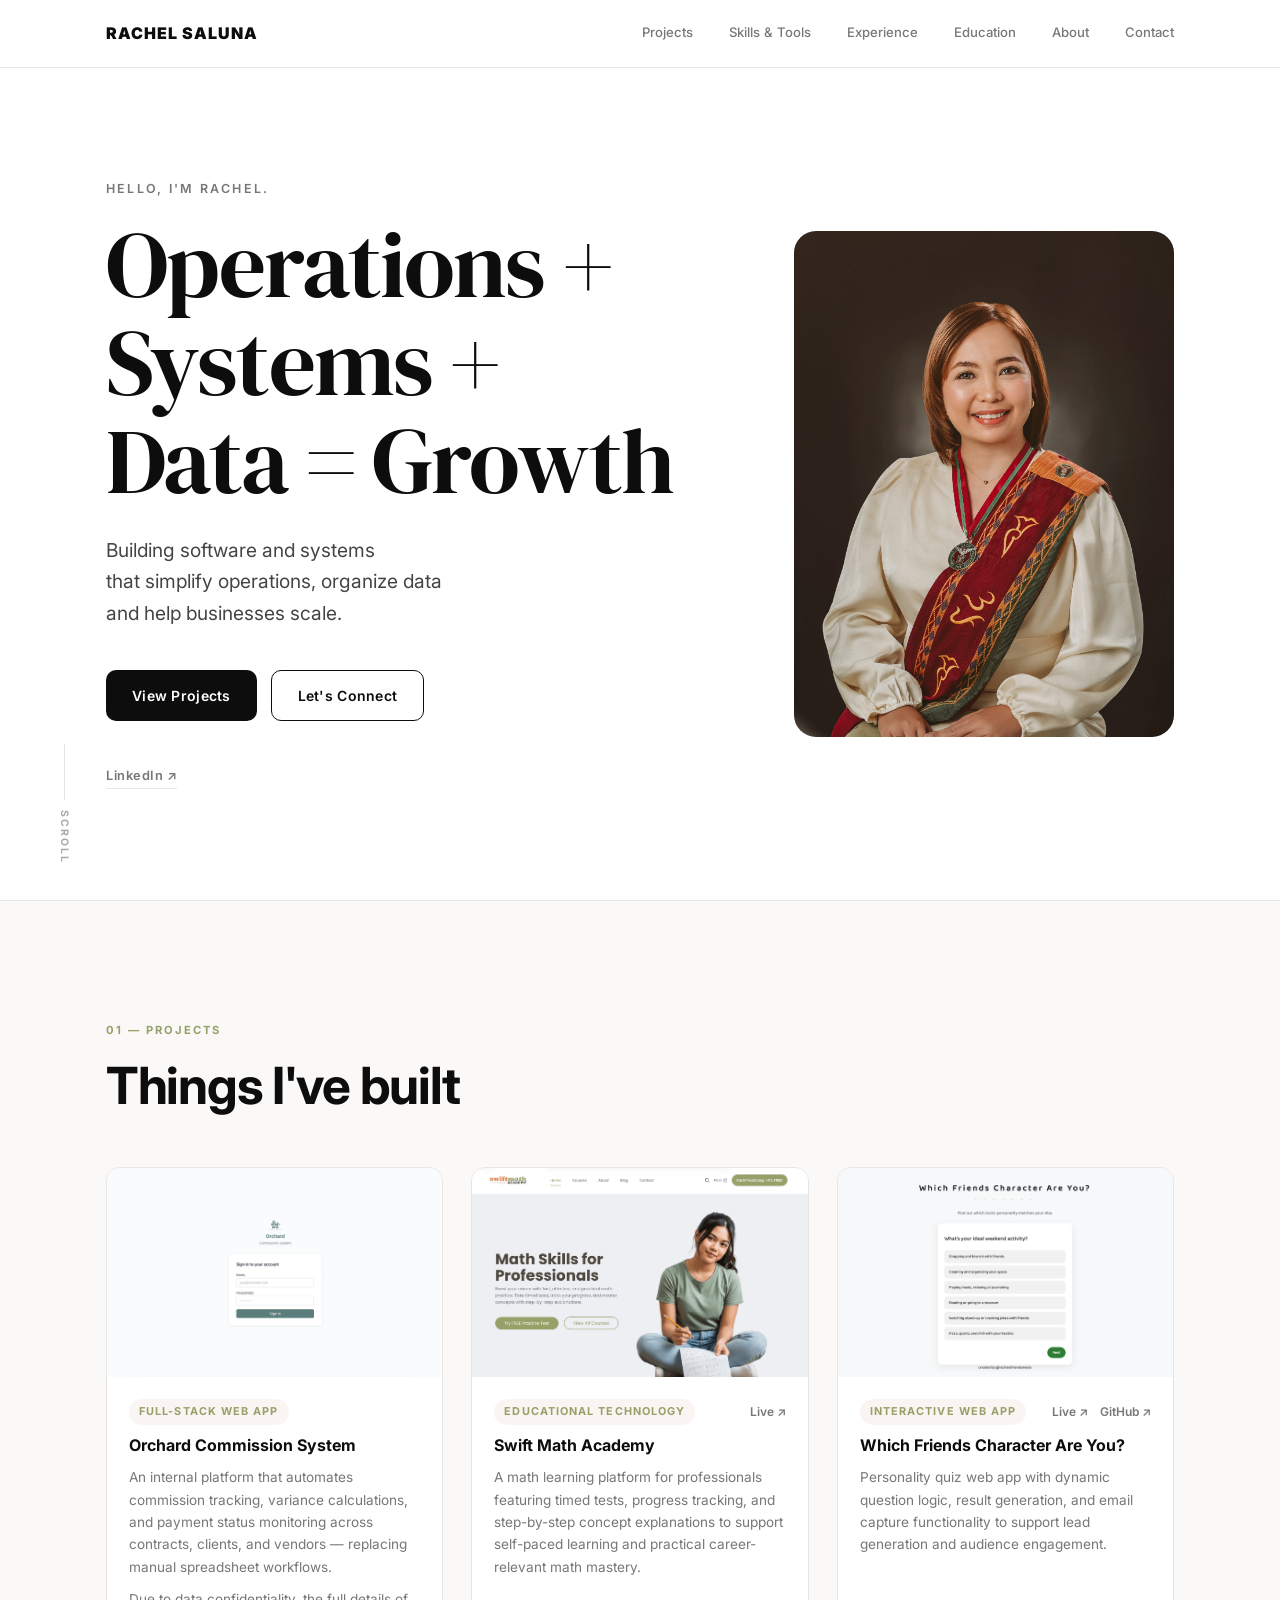
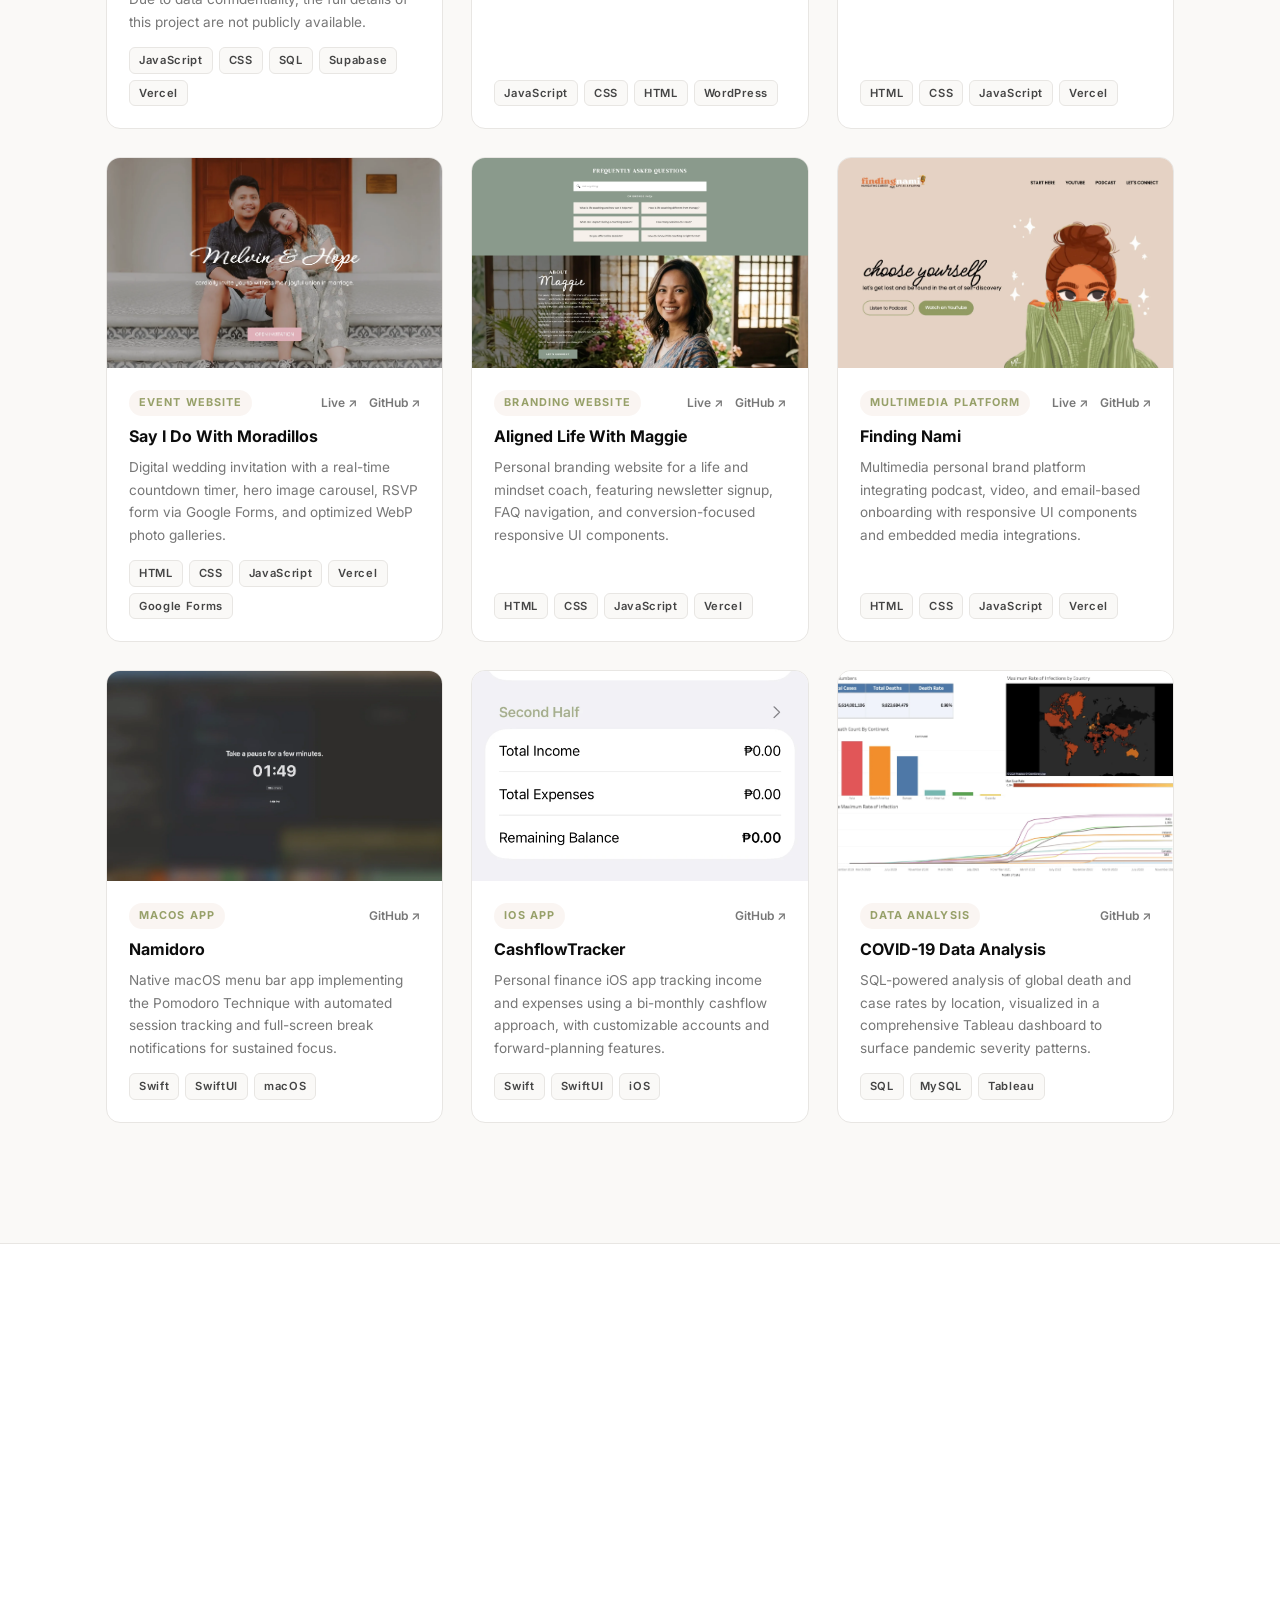
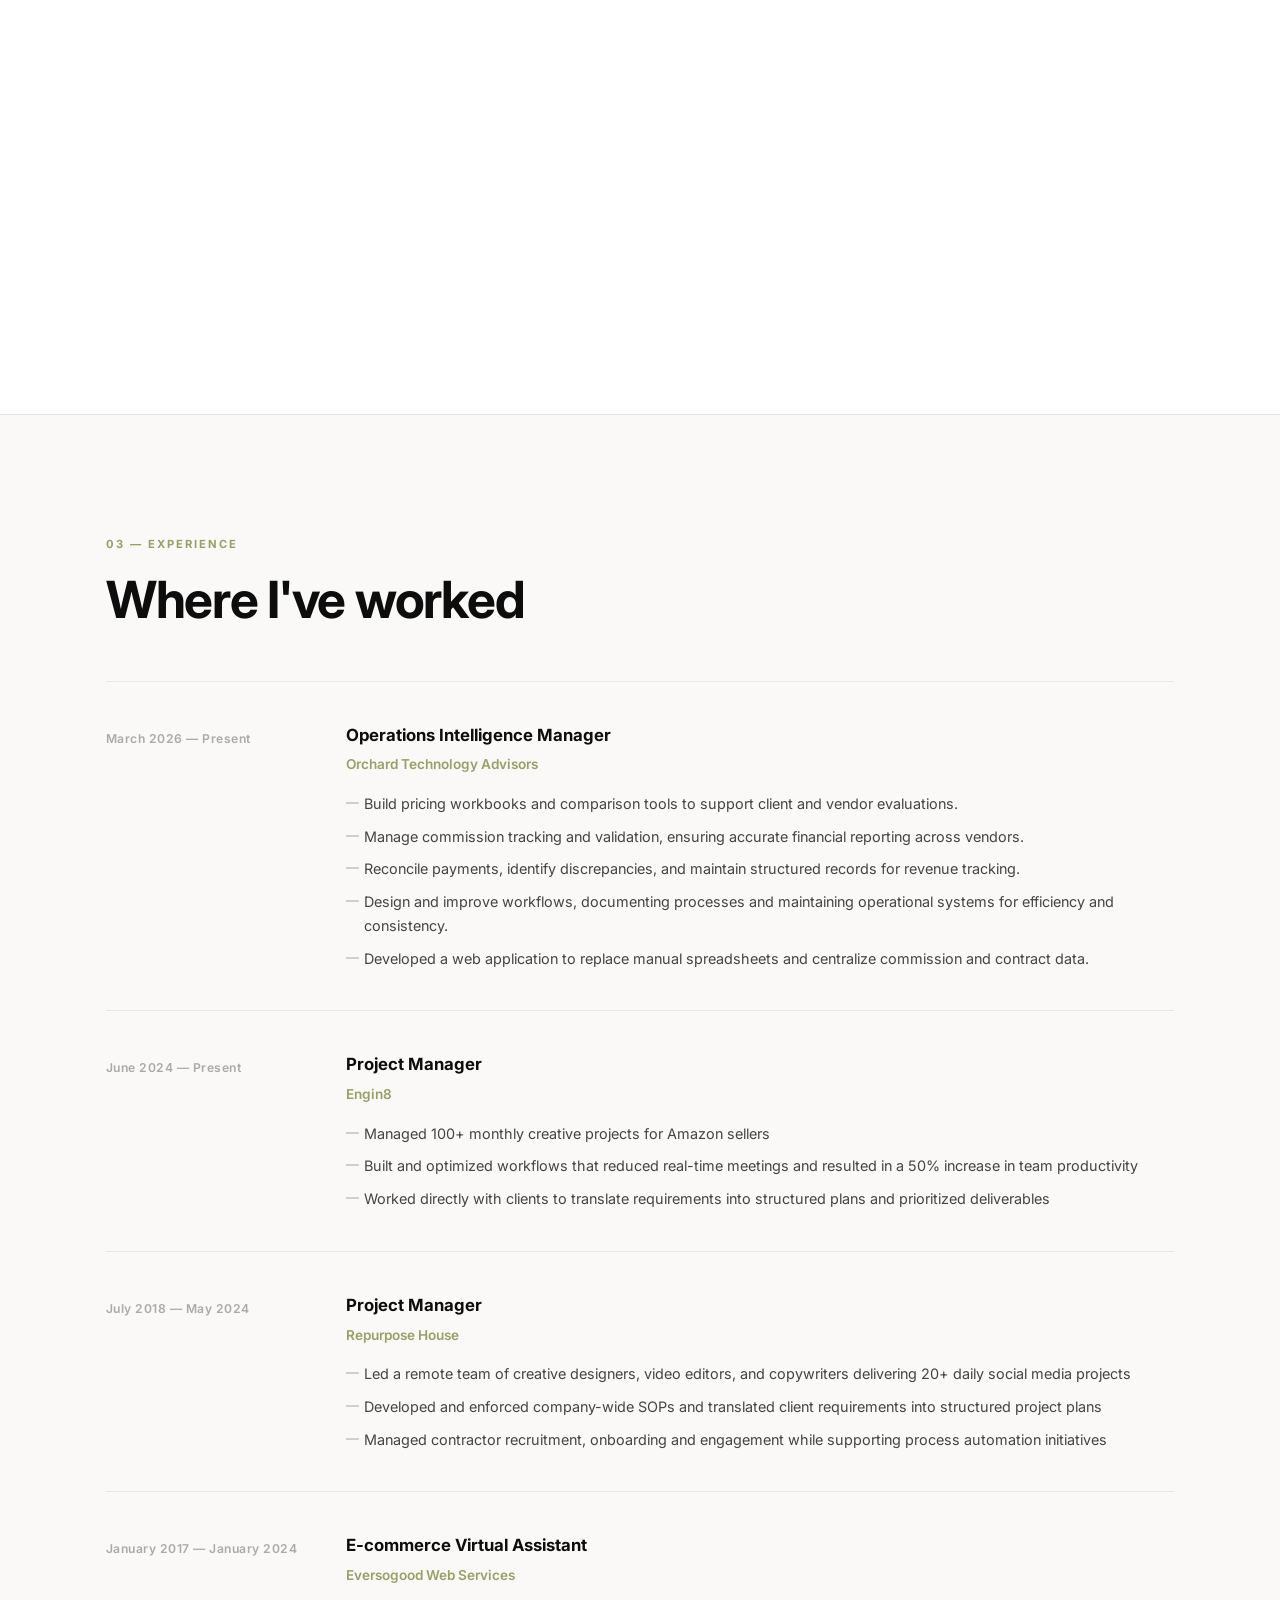
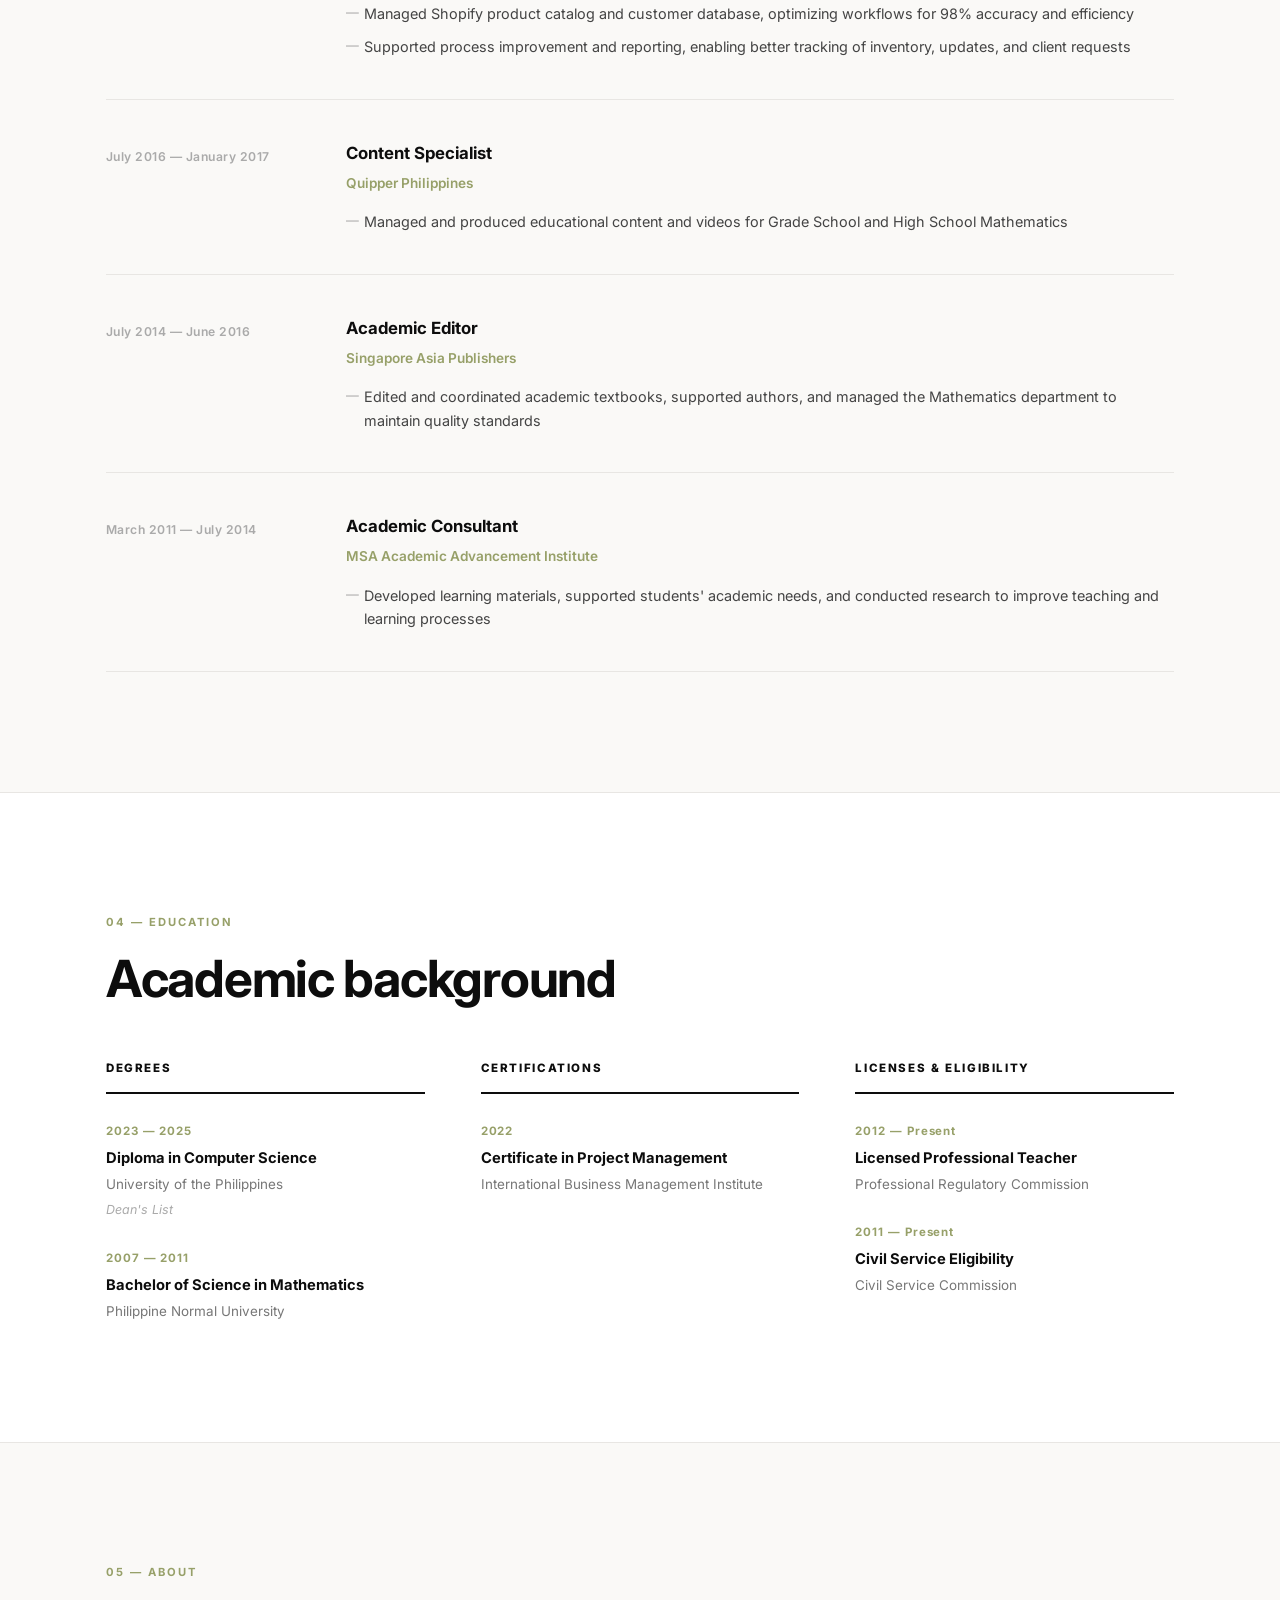
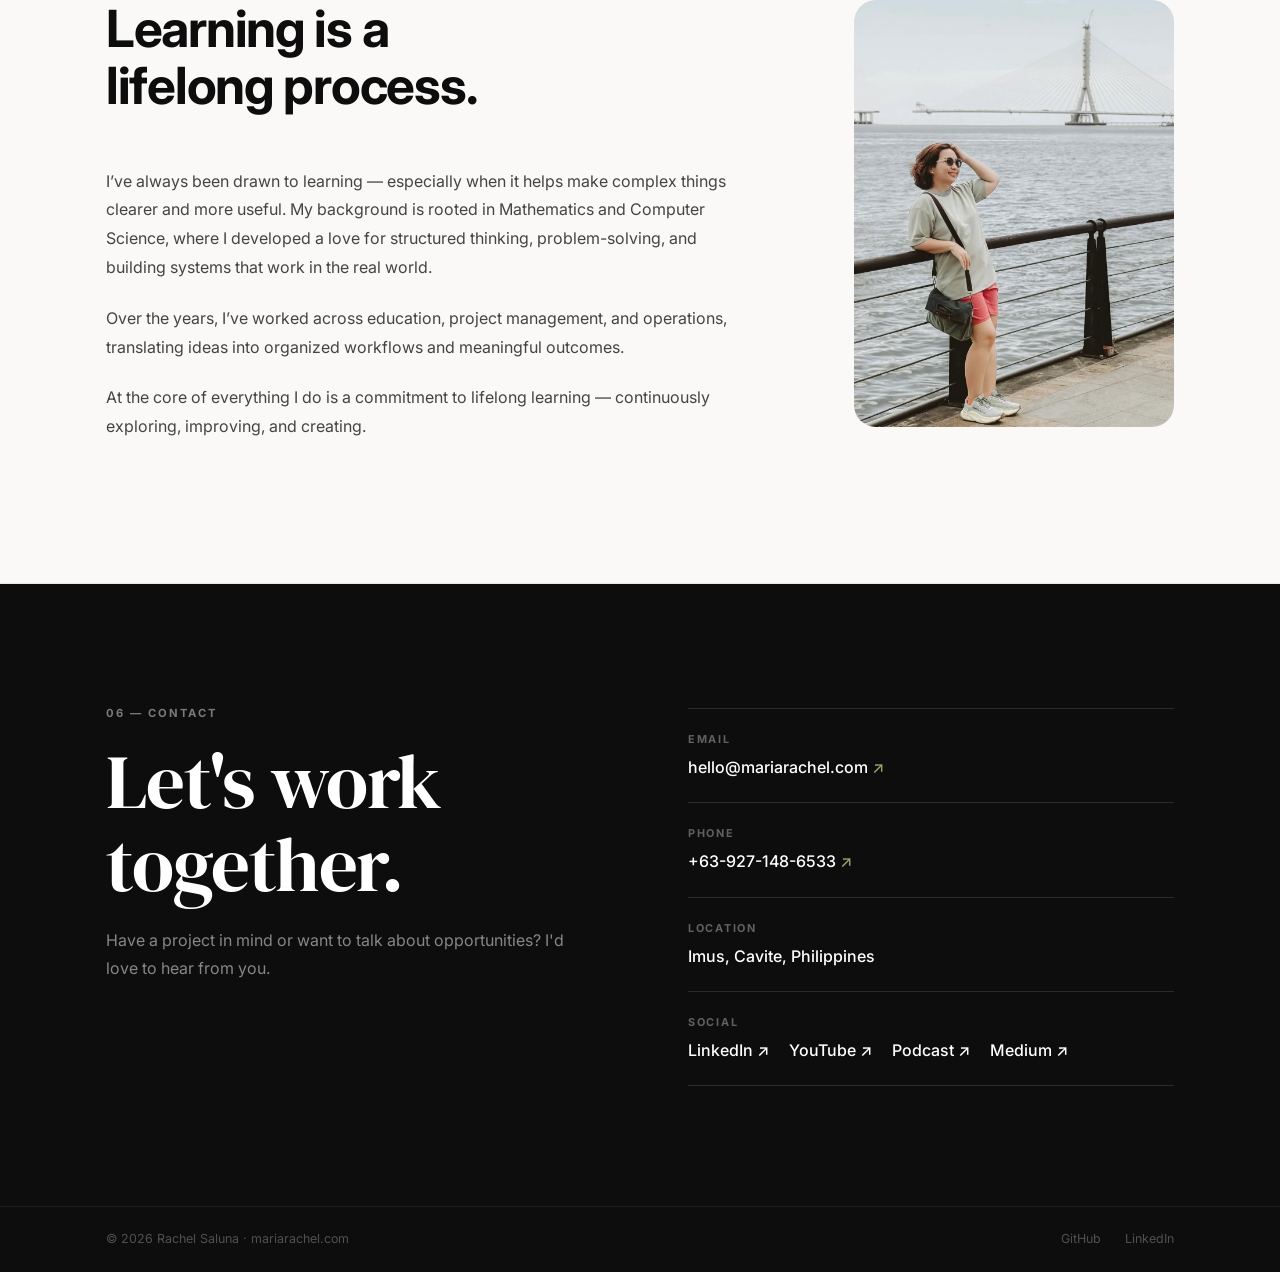
==== commit 430ca53f: "updated orchard dba" ====
--- a/index.html
+++ b/index.html
@@ -363,7 +363,7 @@
           </div>
           <div class="timeline-right">
             <h3 class="tl-role">Operations Intelligence Manager</h3>
-            <p class="tl-company">Orchard</p>
+            <p class="tl-company">Orchard Technology Advisors</p>
             <ul class="tl-list">
               <li>Build pricing workbooks and comparison tools to support client and vendor evaluations.</li>
               <li>Manage commission tracking and validation, ensuring accurate financial reporting across vendors.</li>
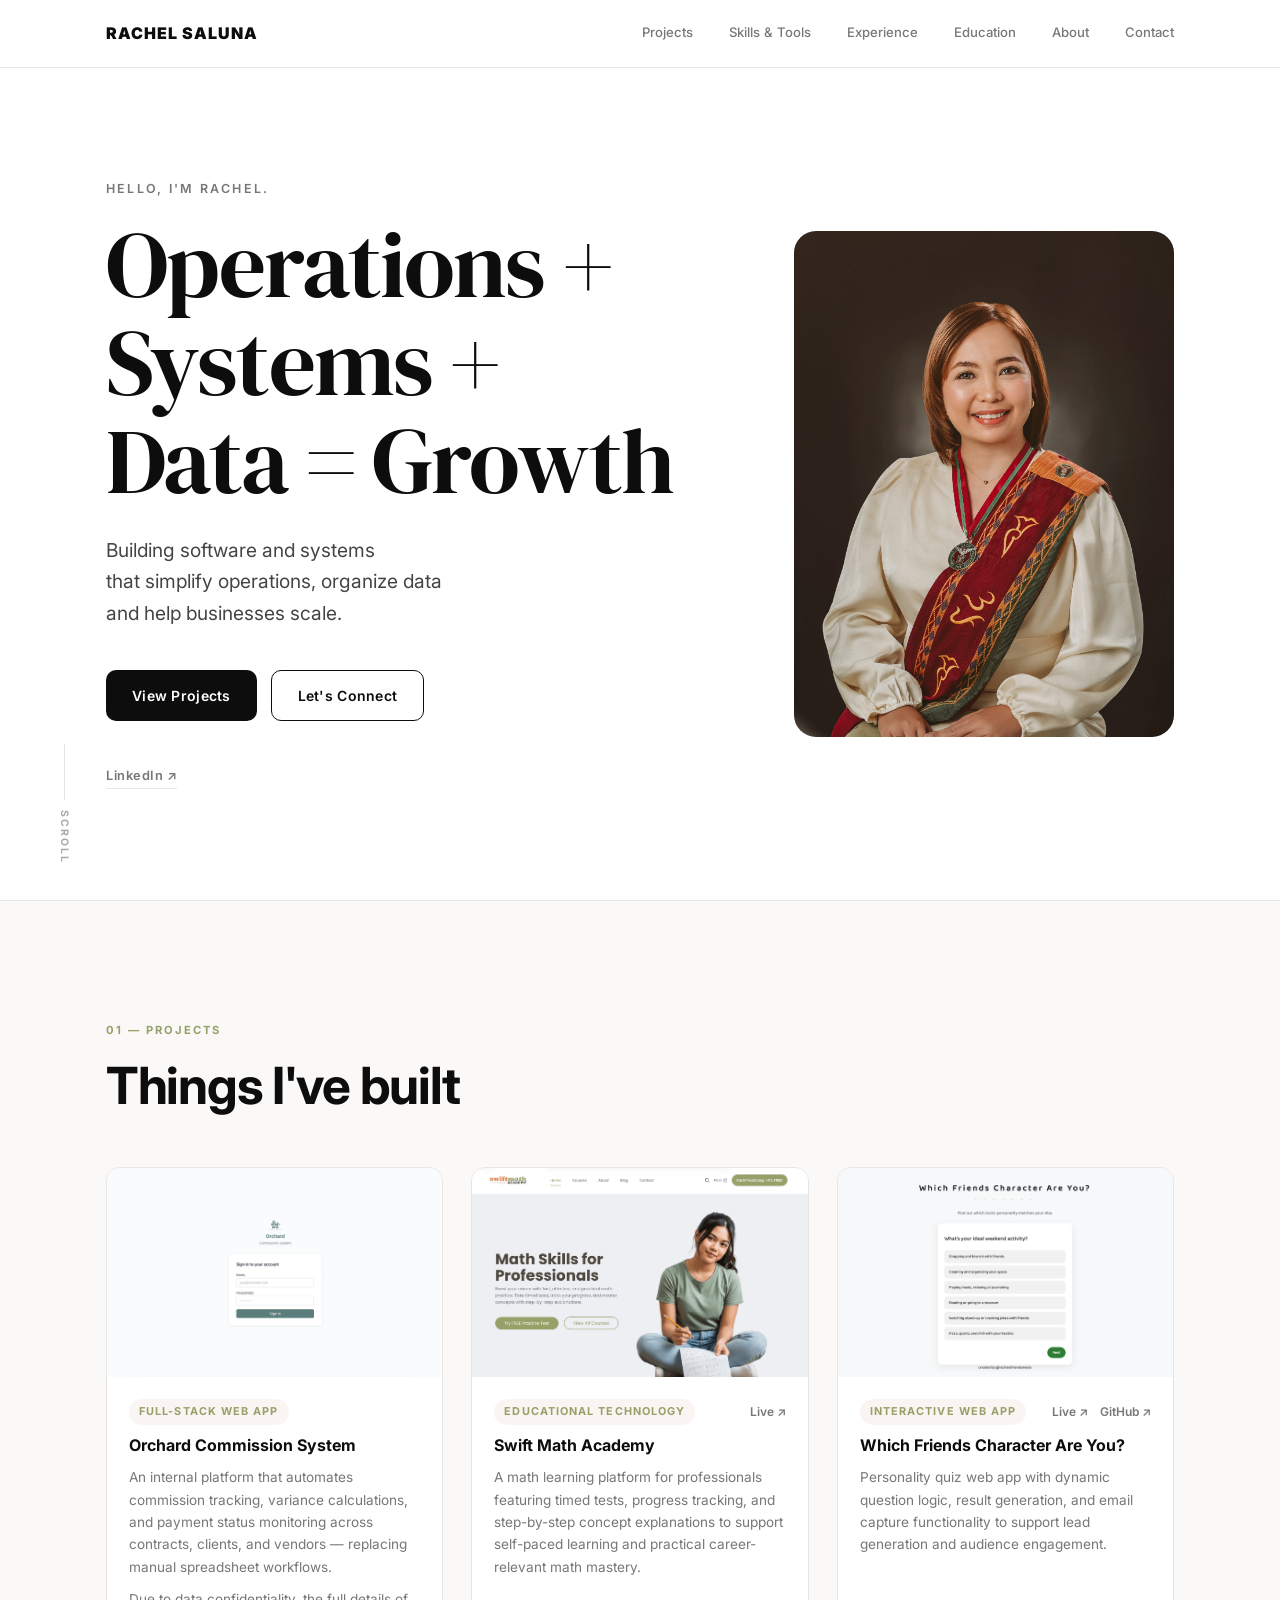
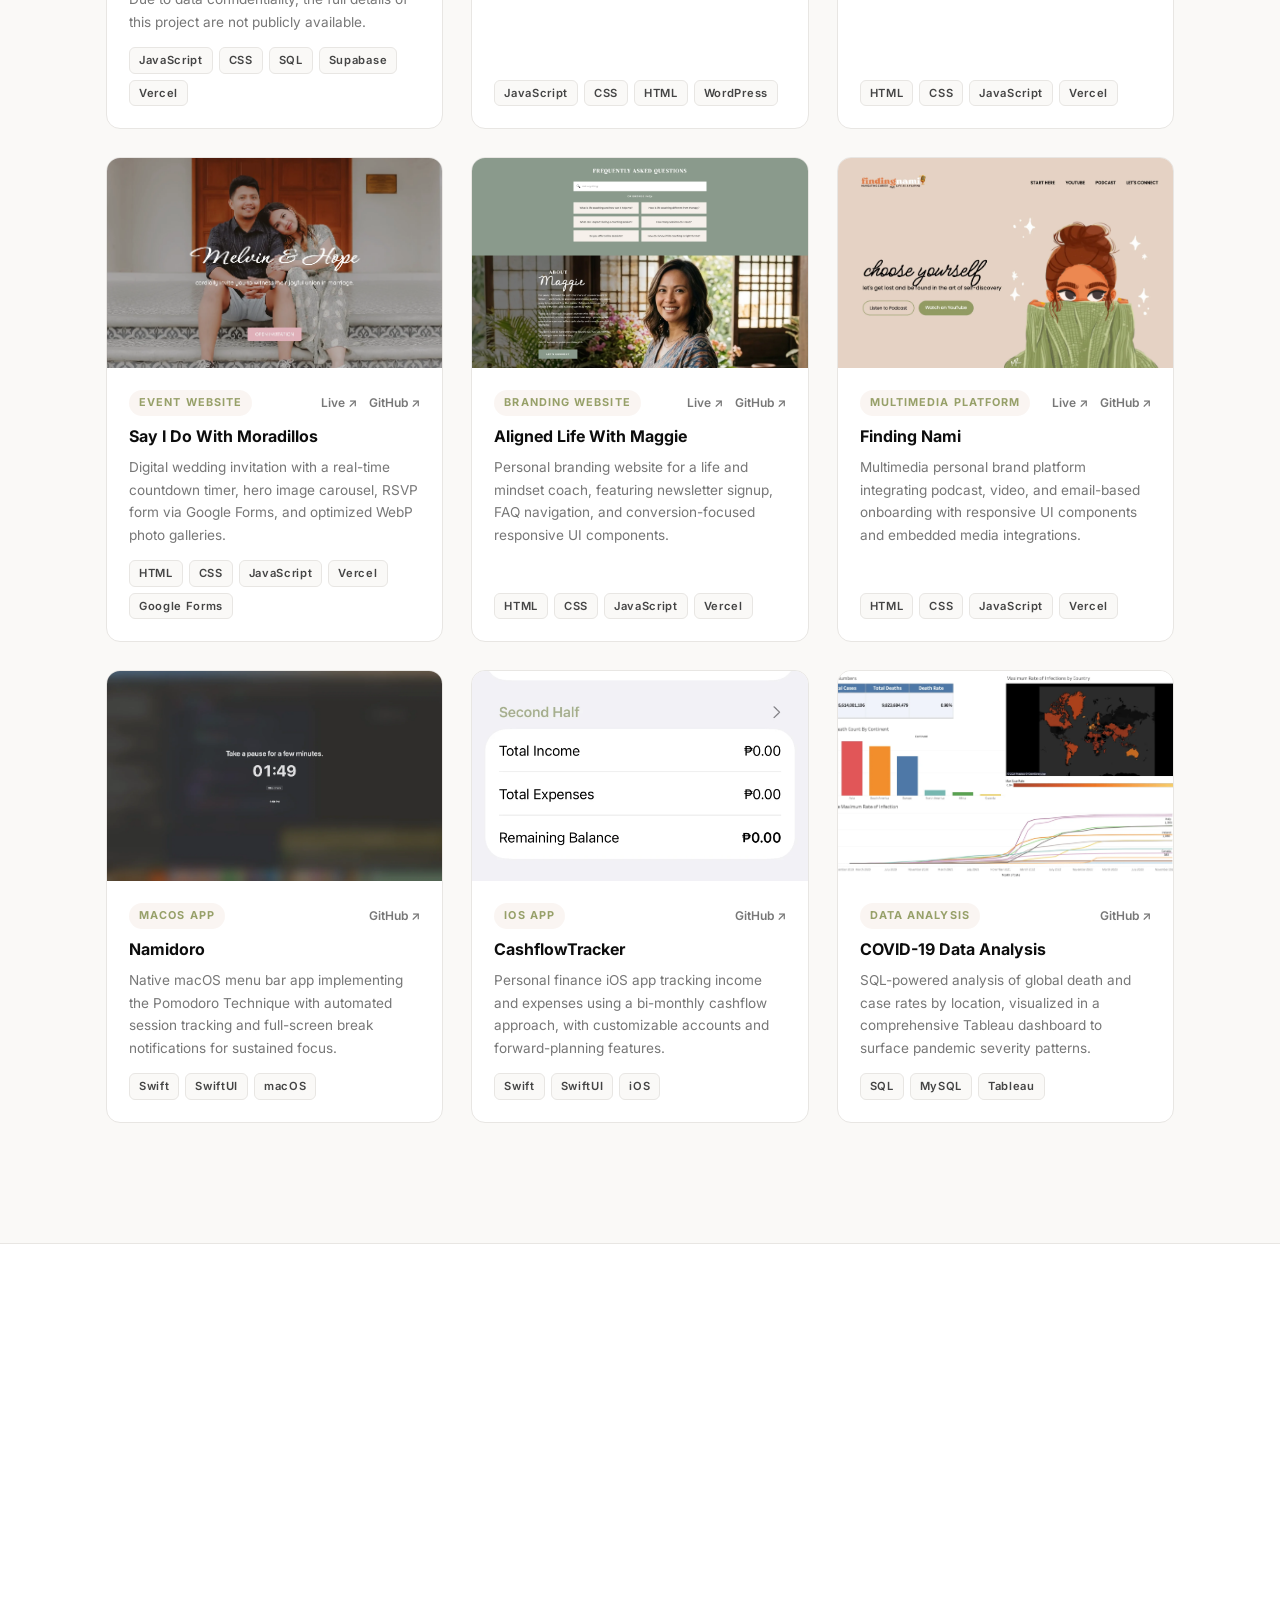
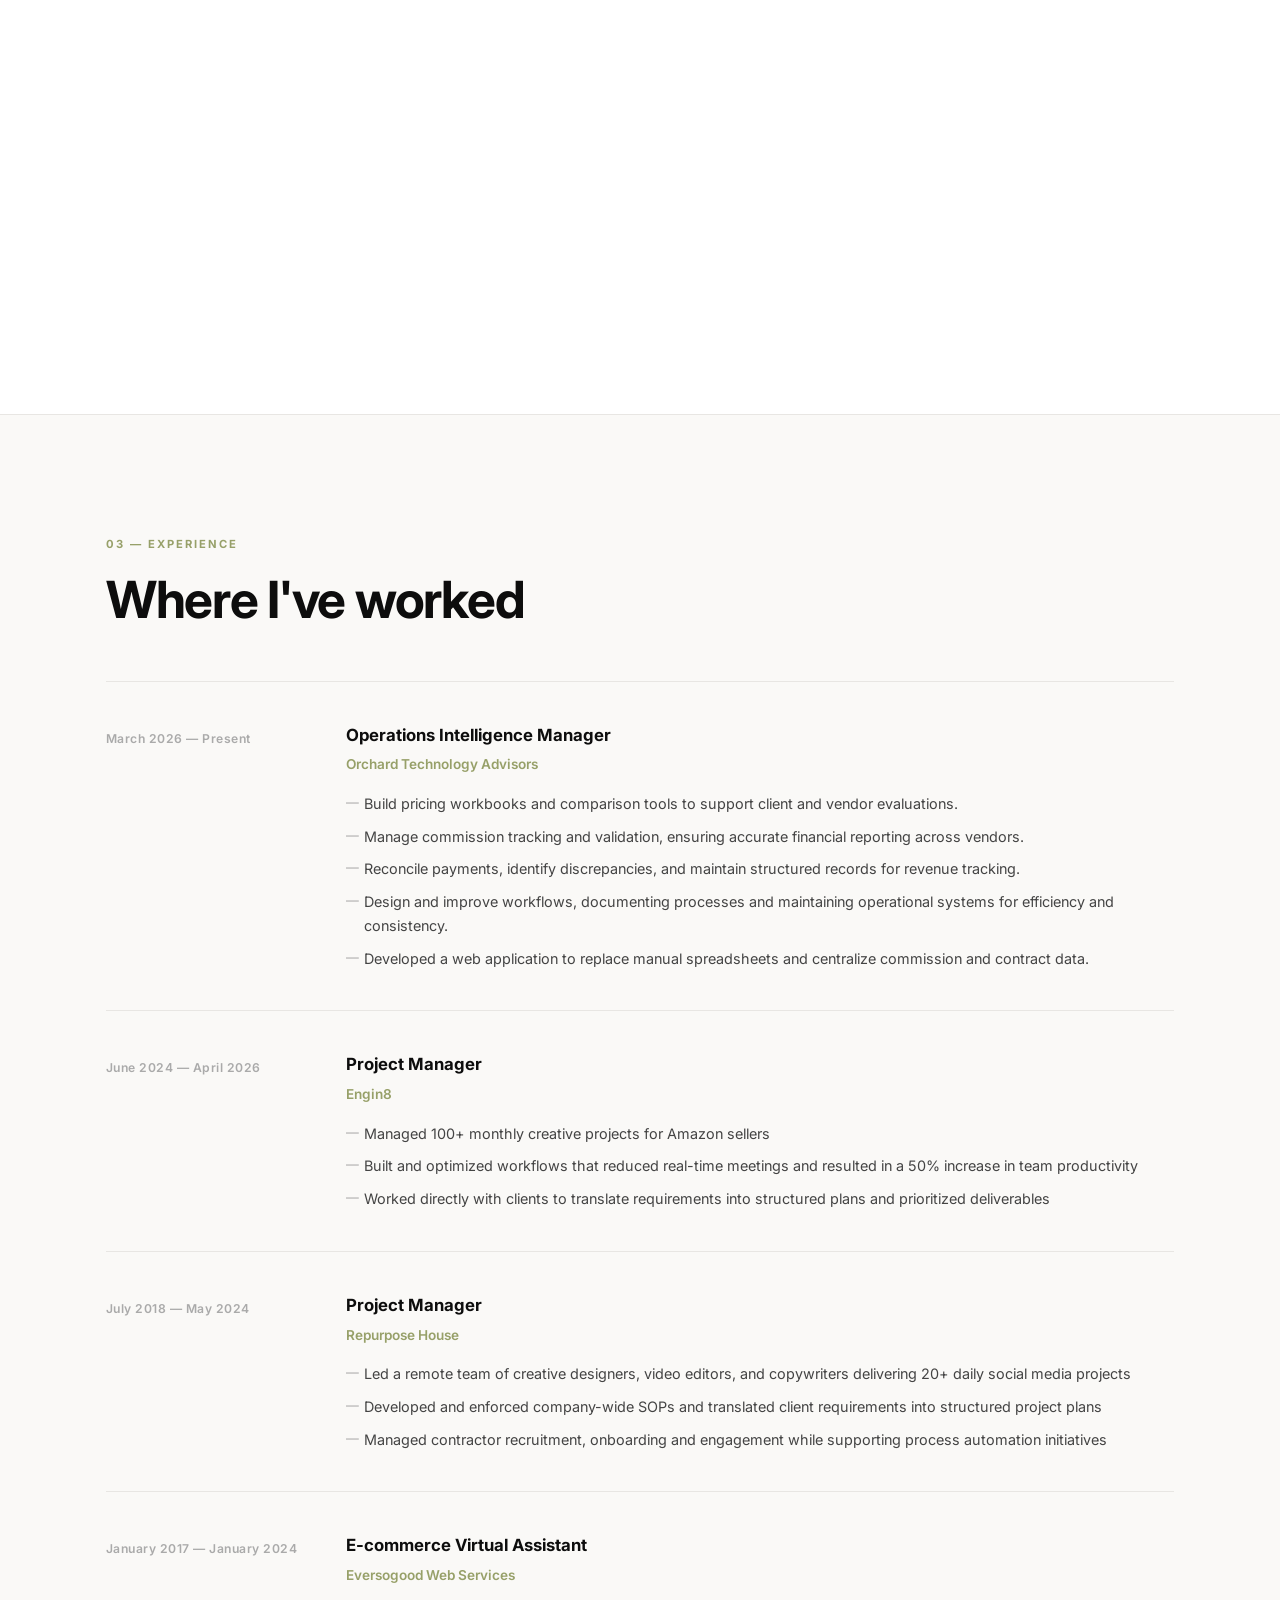
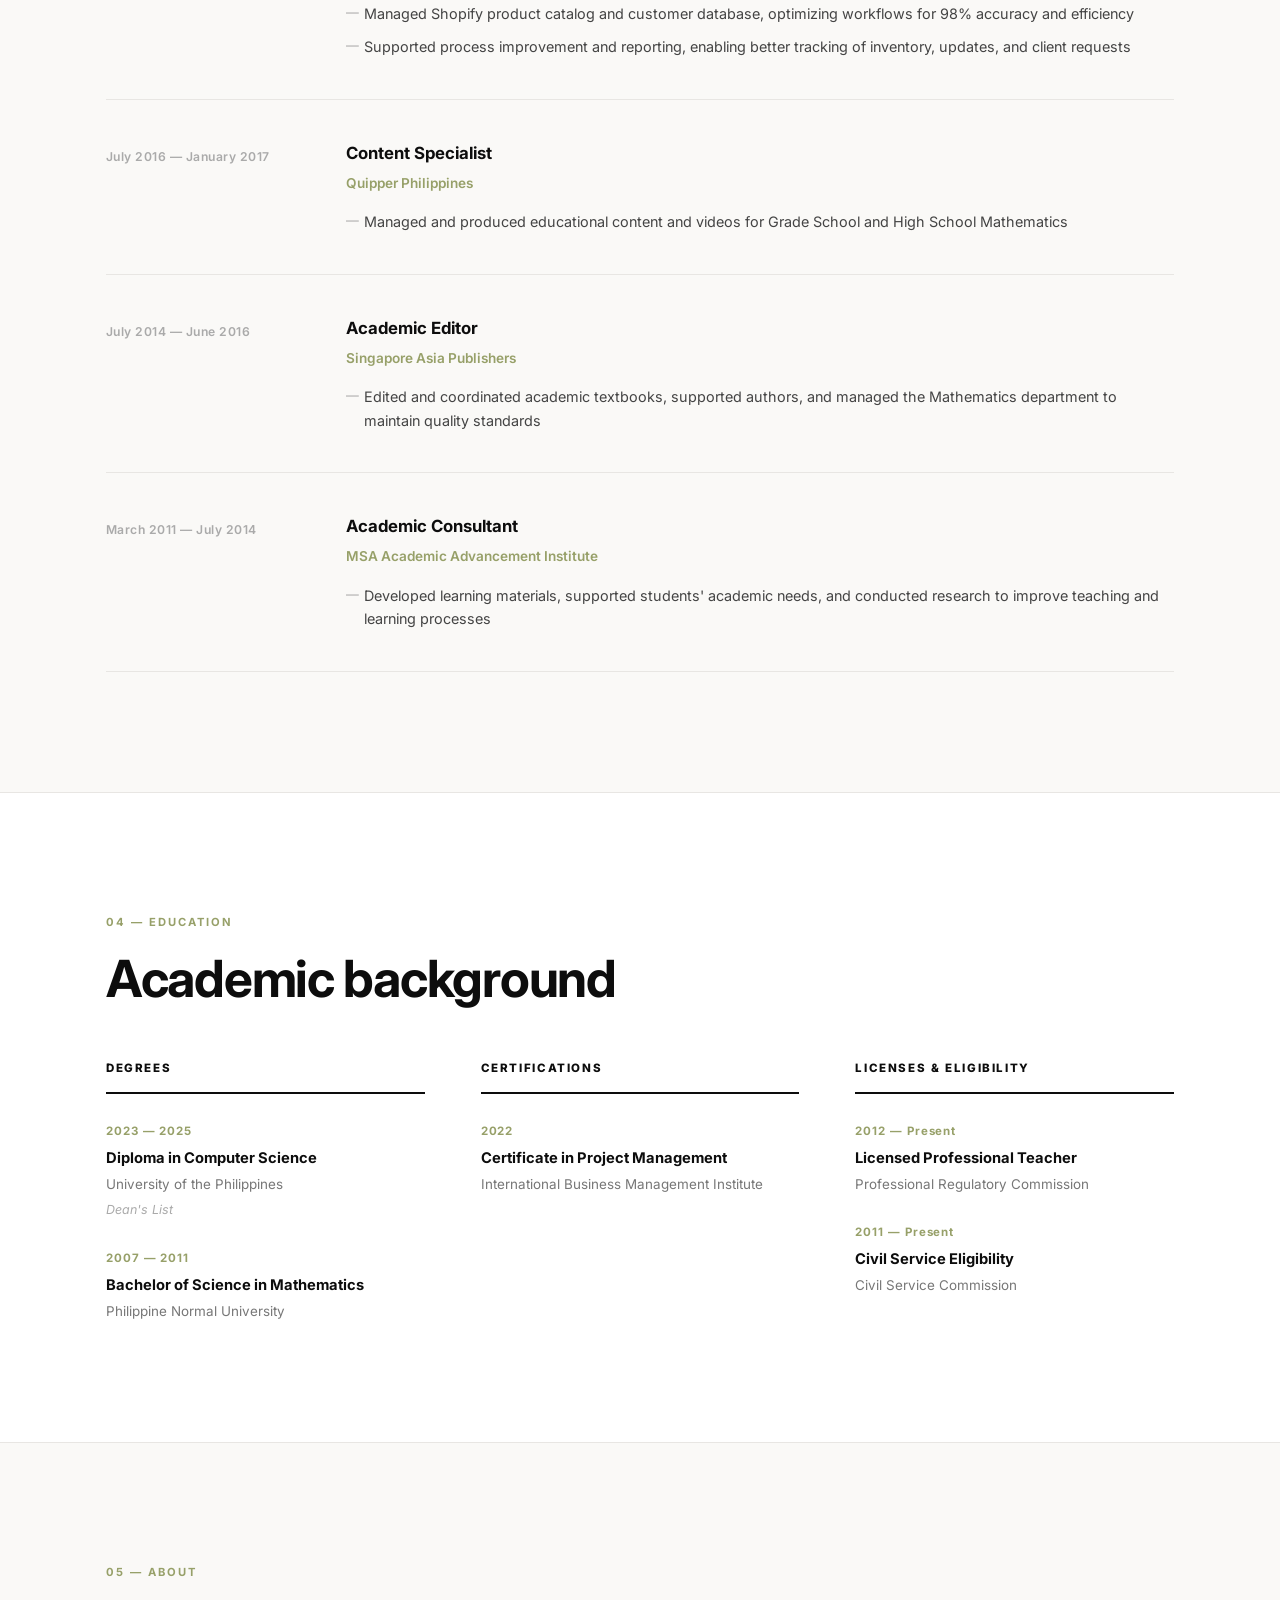
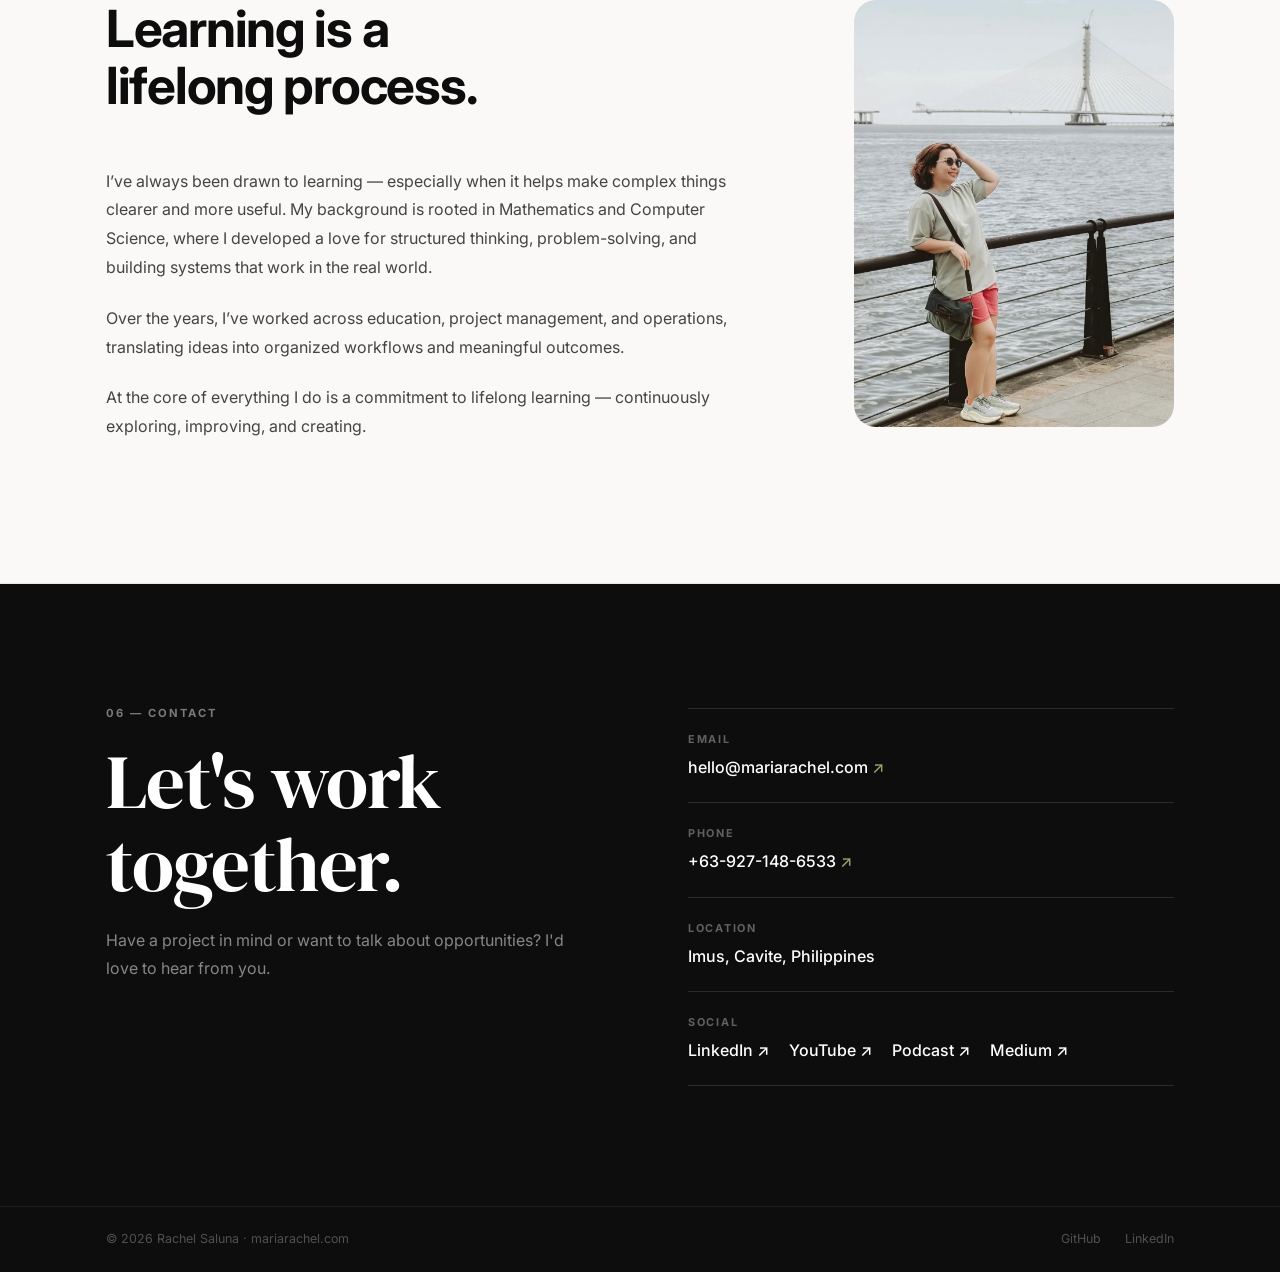
==== commit 6f590cf4: "updated engin8" ====
--- a/index.html
+++ b/index.html
@@ -376,7 +376,7 @@
 
         <div class="timeline-item">
           <div class="timeline-left">
-            <span class="tl-period">June 2024 — Present</span>
+            <span class="tl-period">June 2024 — April 2026</span>
           </div>
           <div class="timeline-right">
             <h3 class="tl-role">Project Manager</h3>
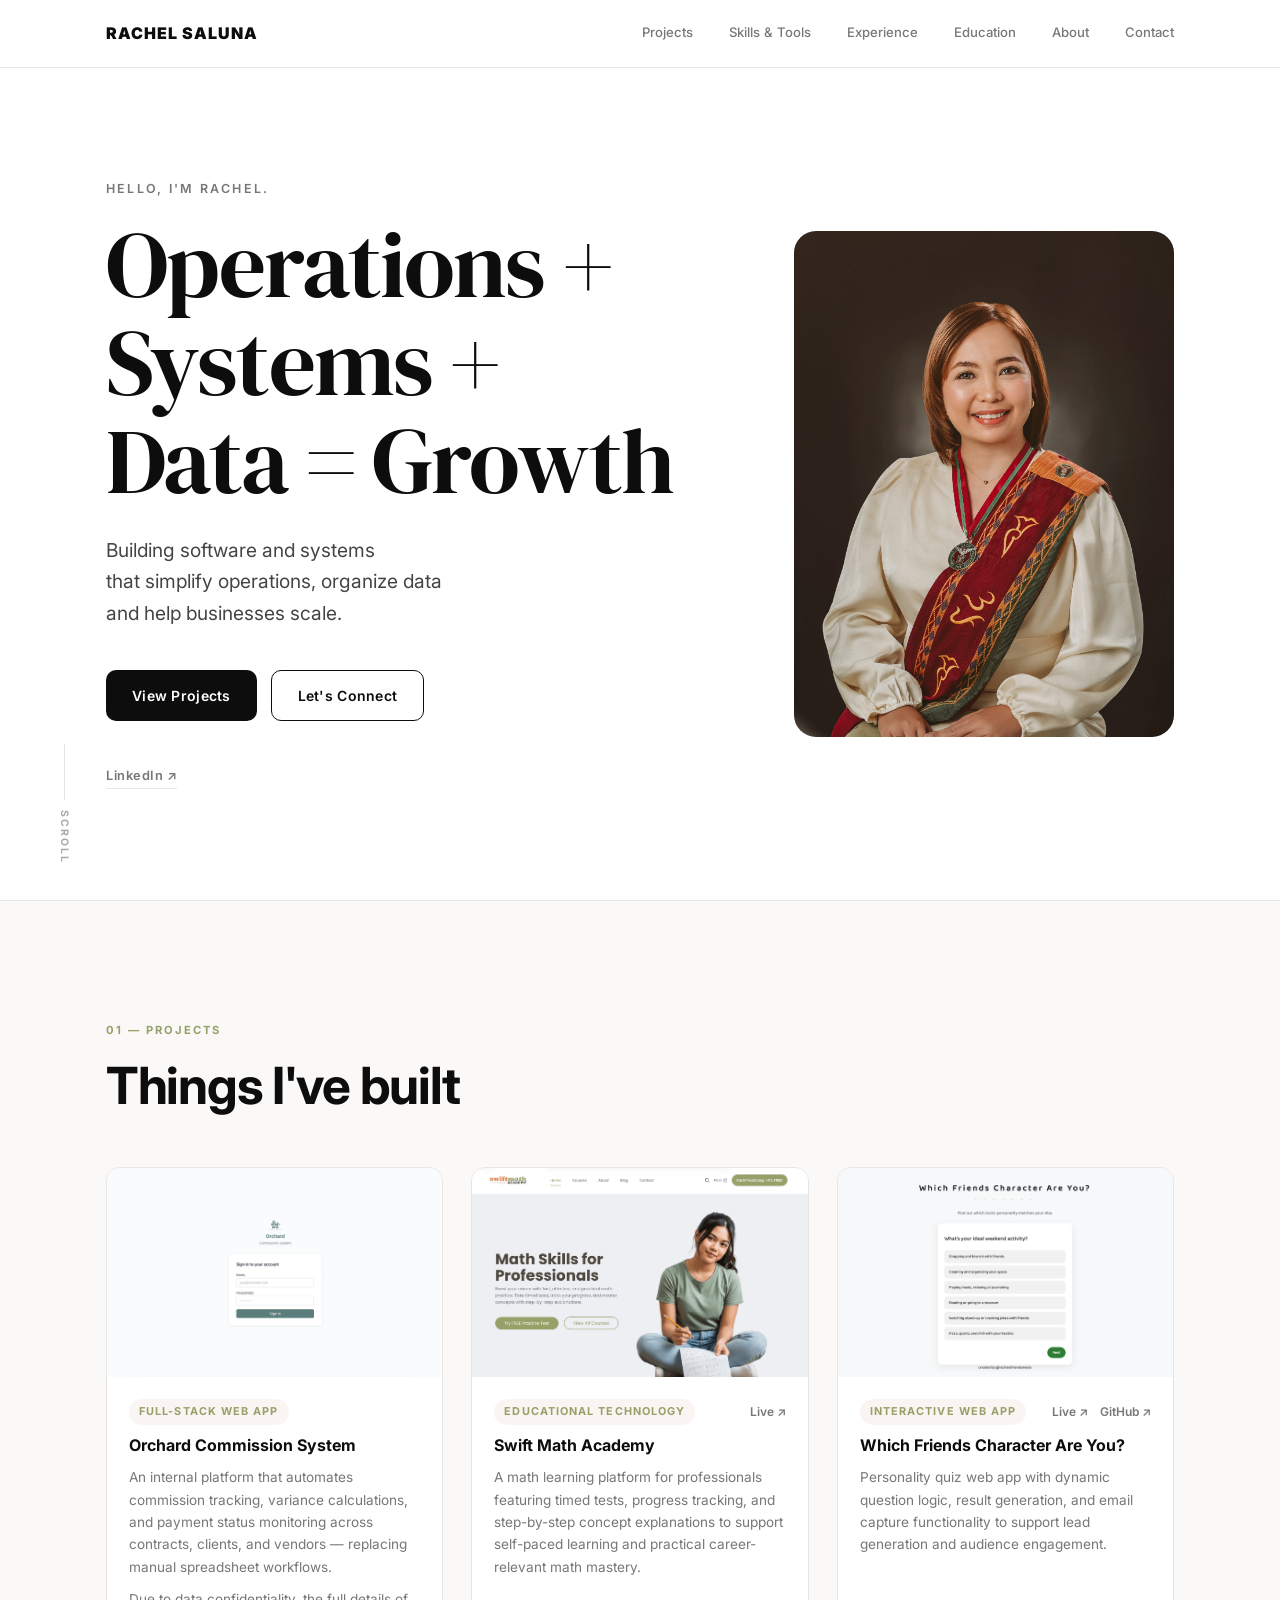
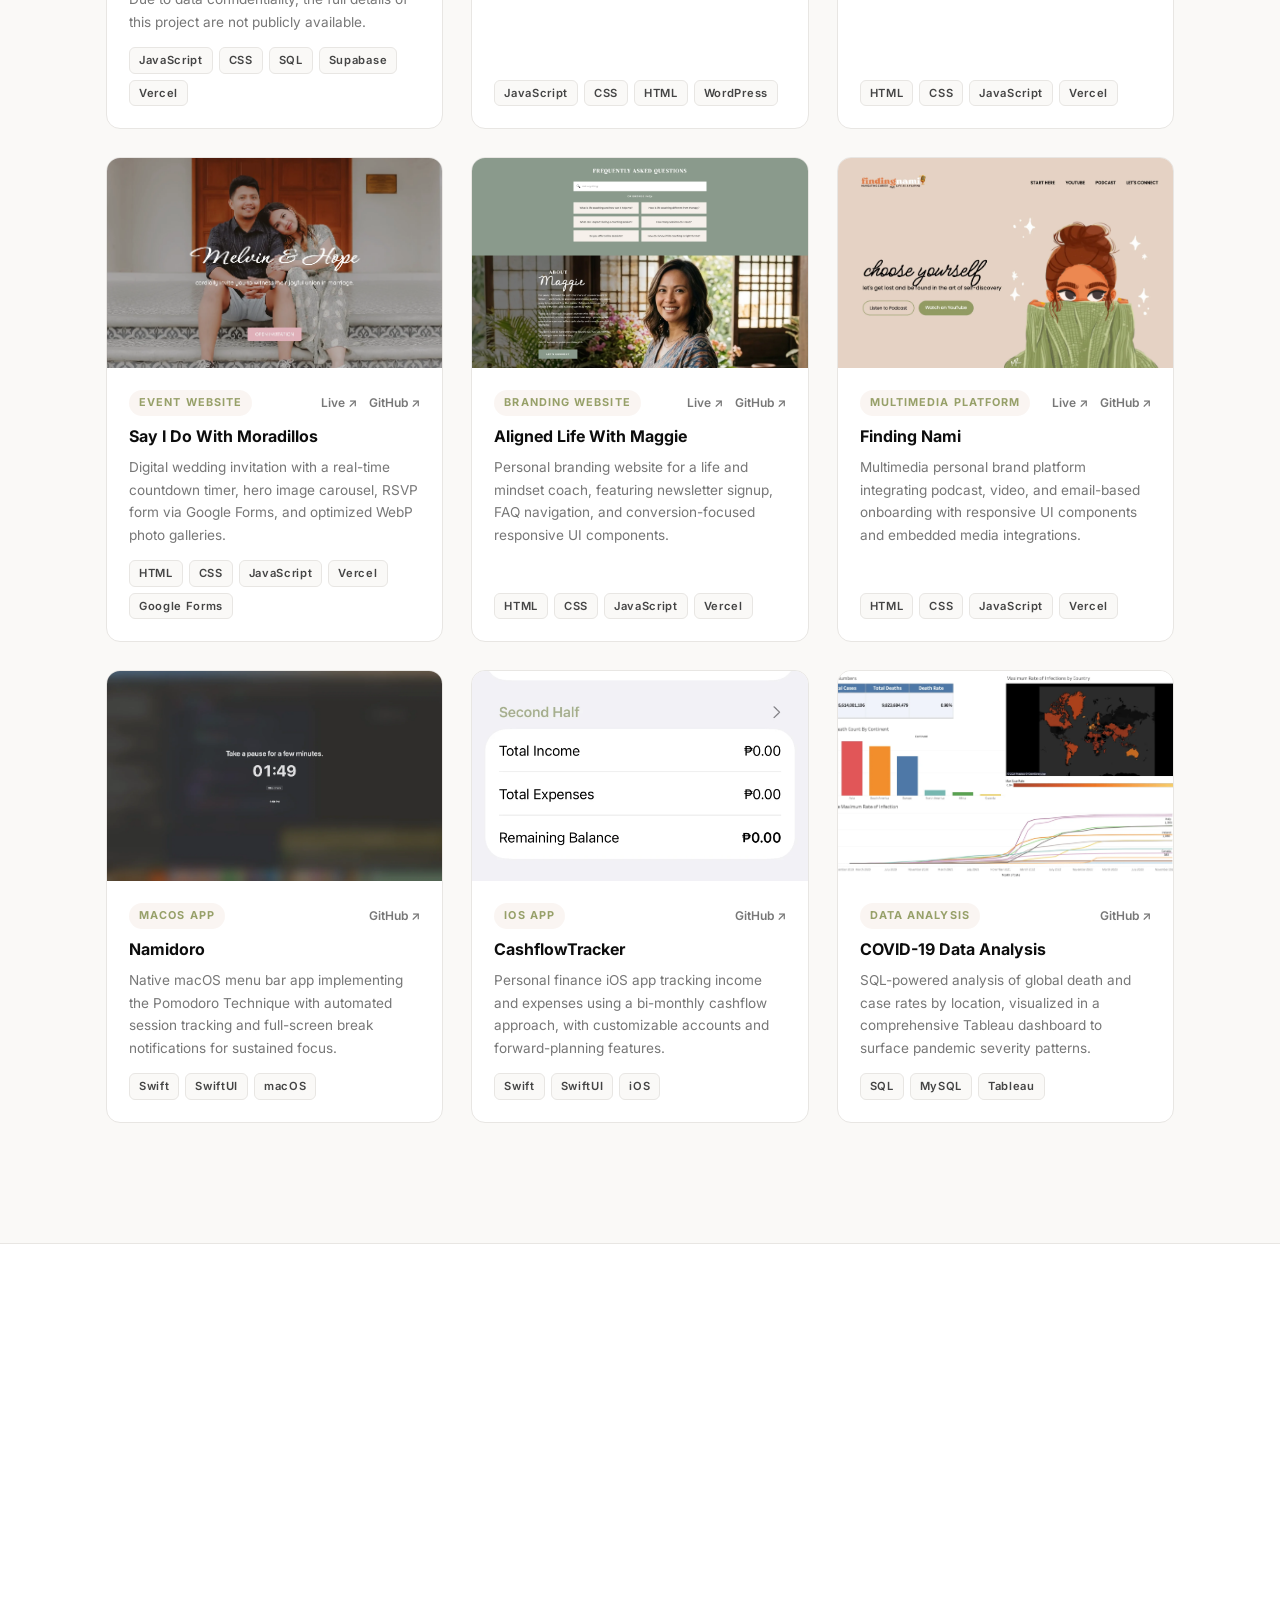
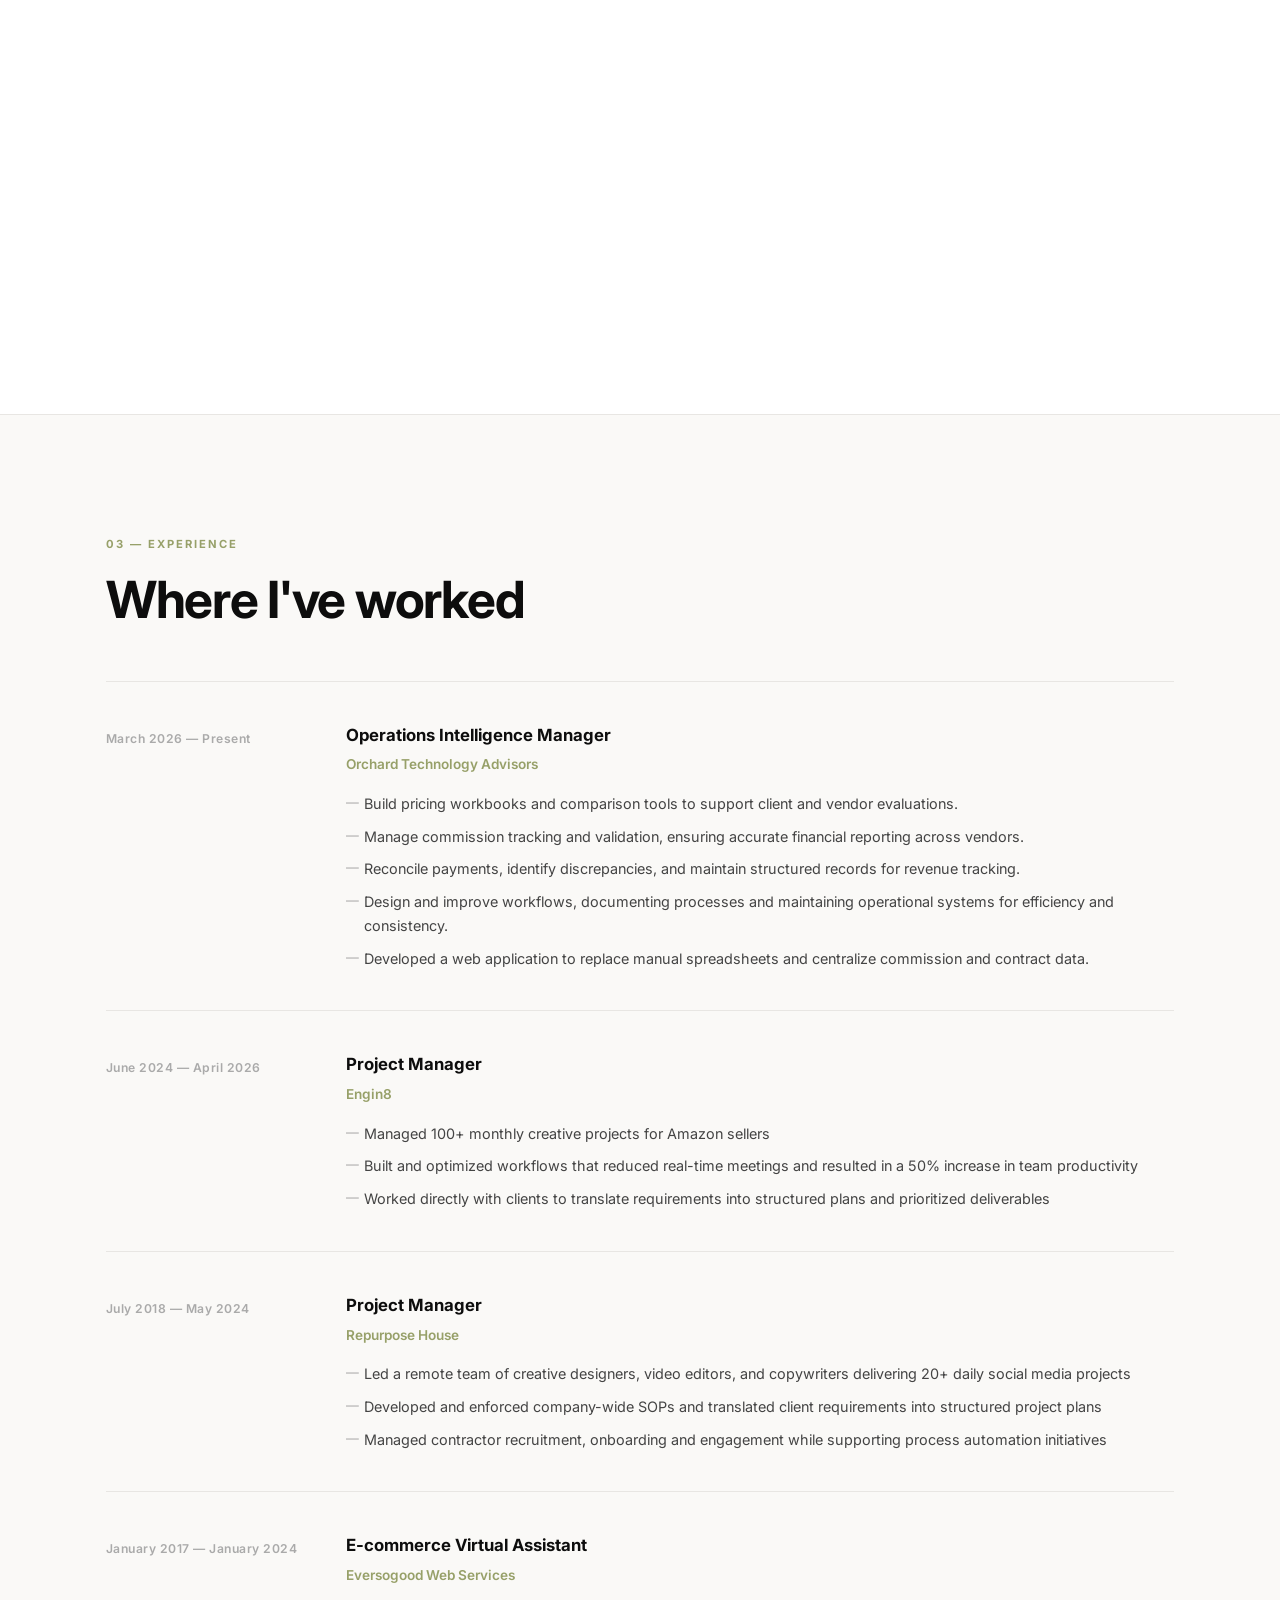
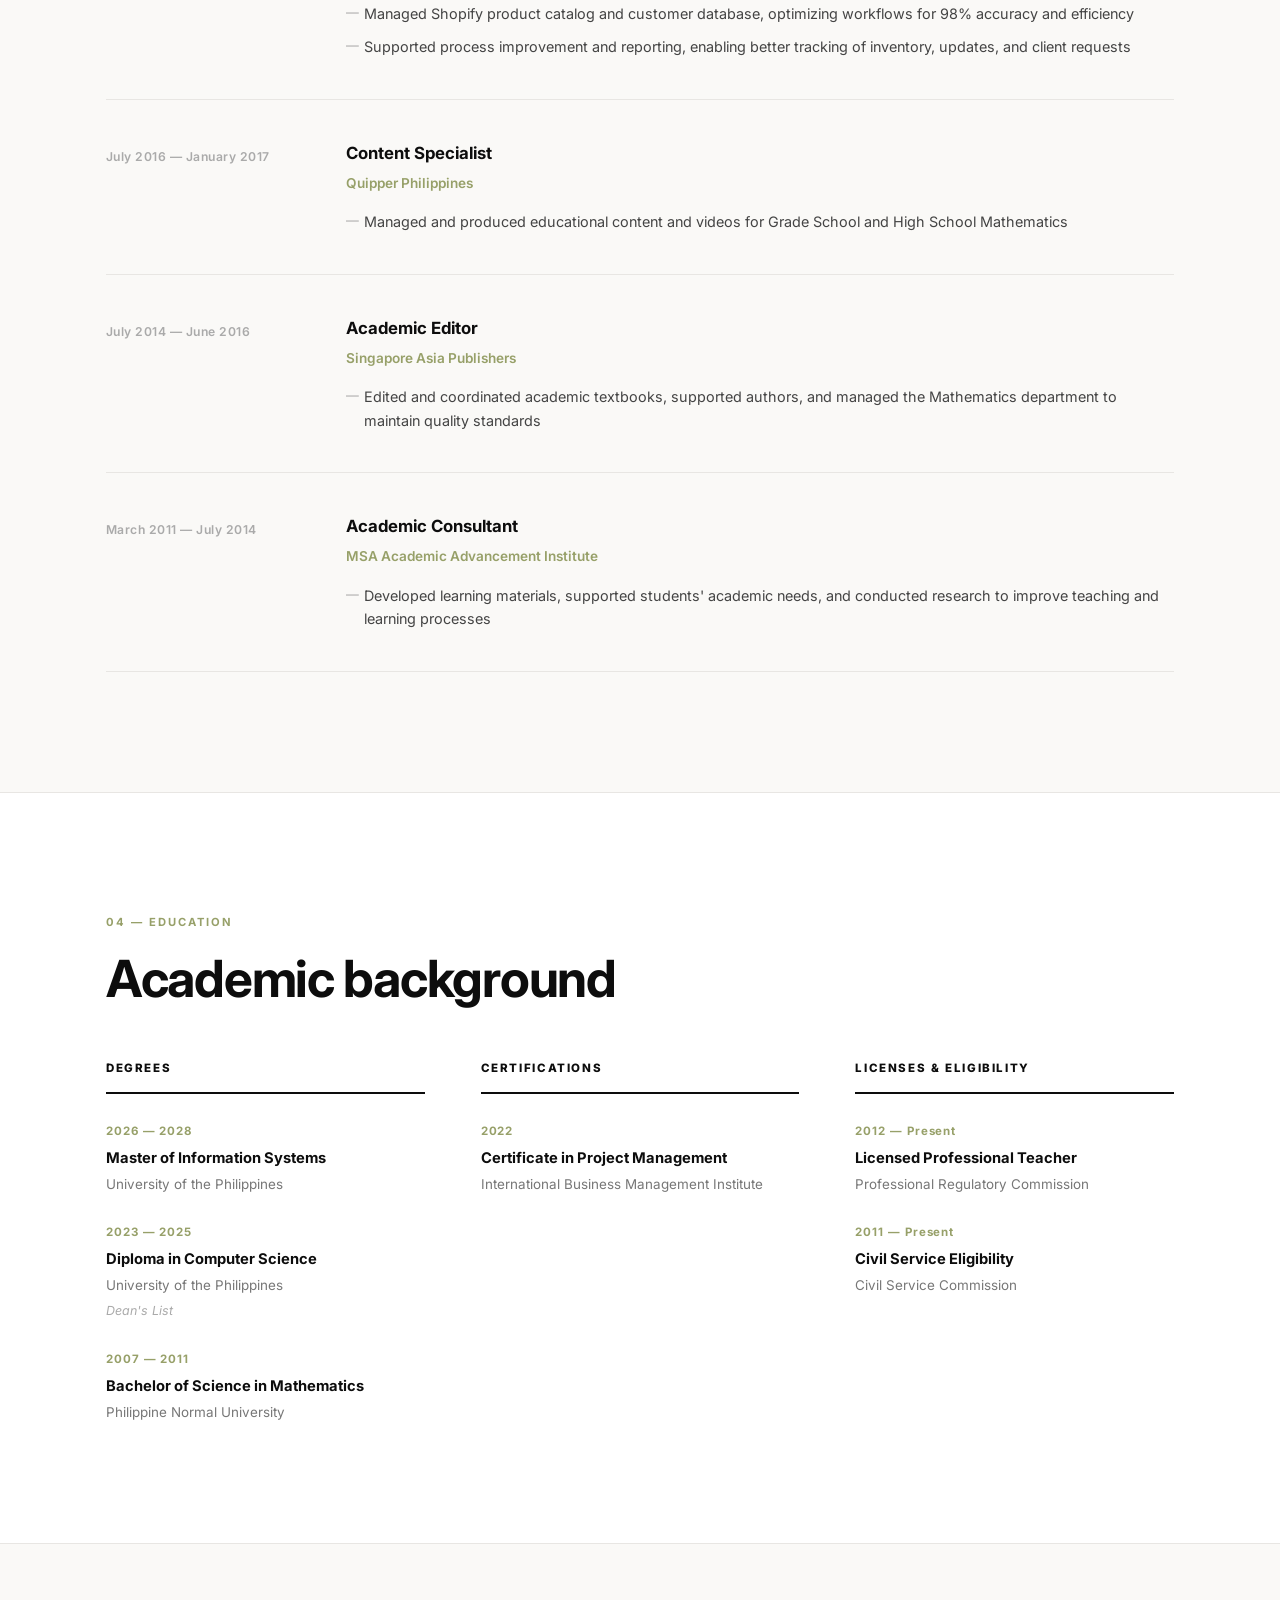
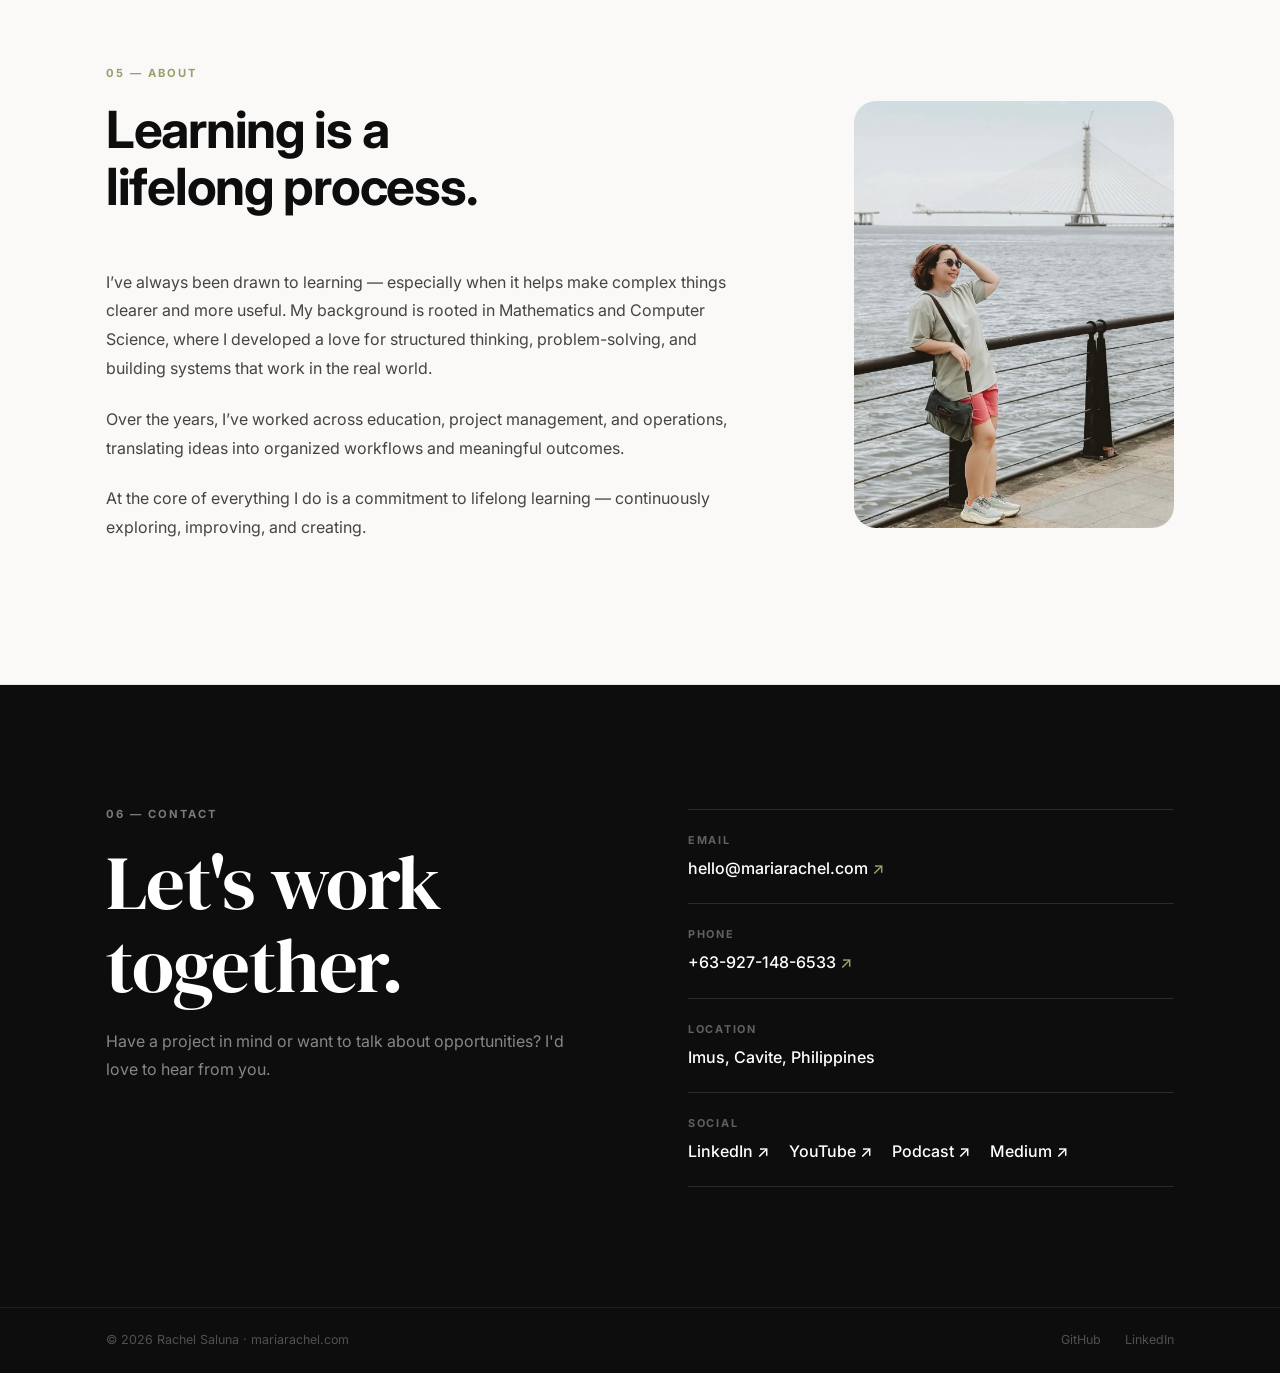
==== commit fb7c32e8: "added mis" ====
--- a/index.html
+++ b/index.html
@@ -472,6 +472,13 @@
           <h3 class="edu-col-title">Degrees</h3>
           <div class="edu-list">
             <div class="edu-item">
+              <span class="edu-year">2026 — 2028</span>
+              <div>
+                <h4>Master of Information Systems</h4>
+                <p>University of the Philippines</p>
+              </div>
+            </div>
+            <div class="edu-item">
               <span class="edu-year">2023 — 2025</span>
               <div>
                 <h4>Diploma in Computer Science</h4>
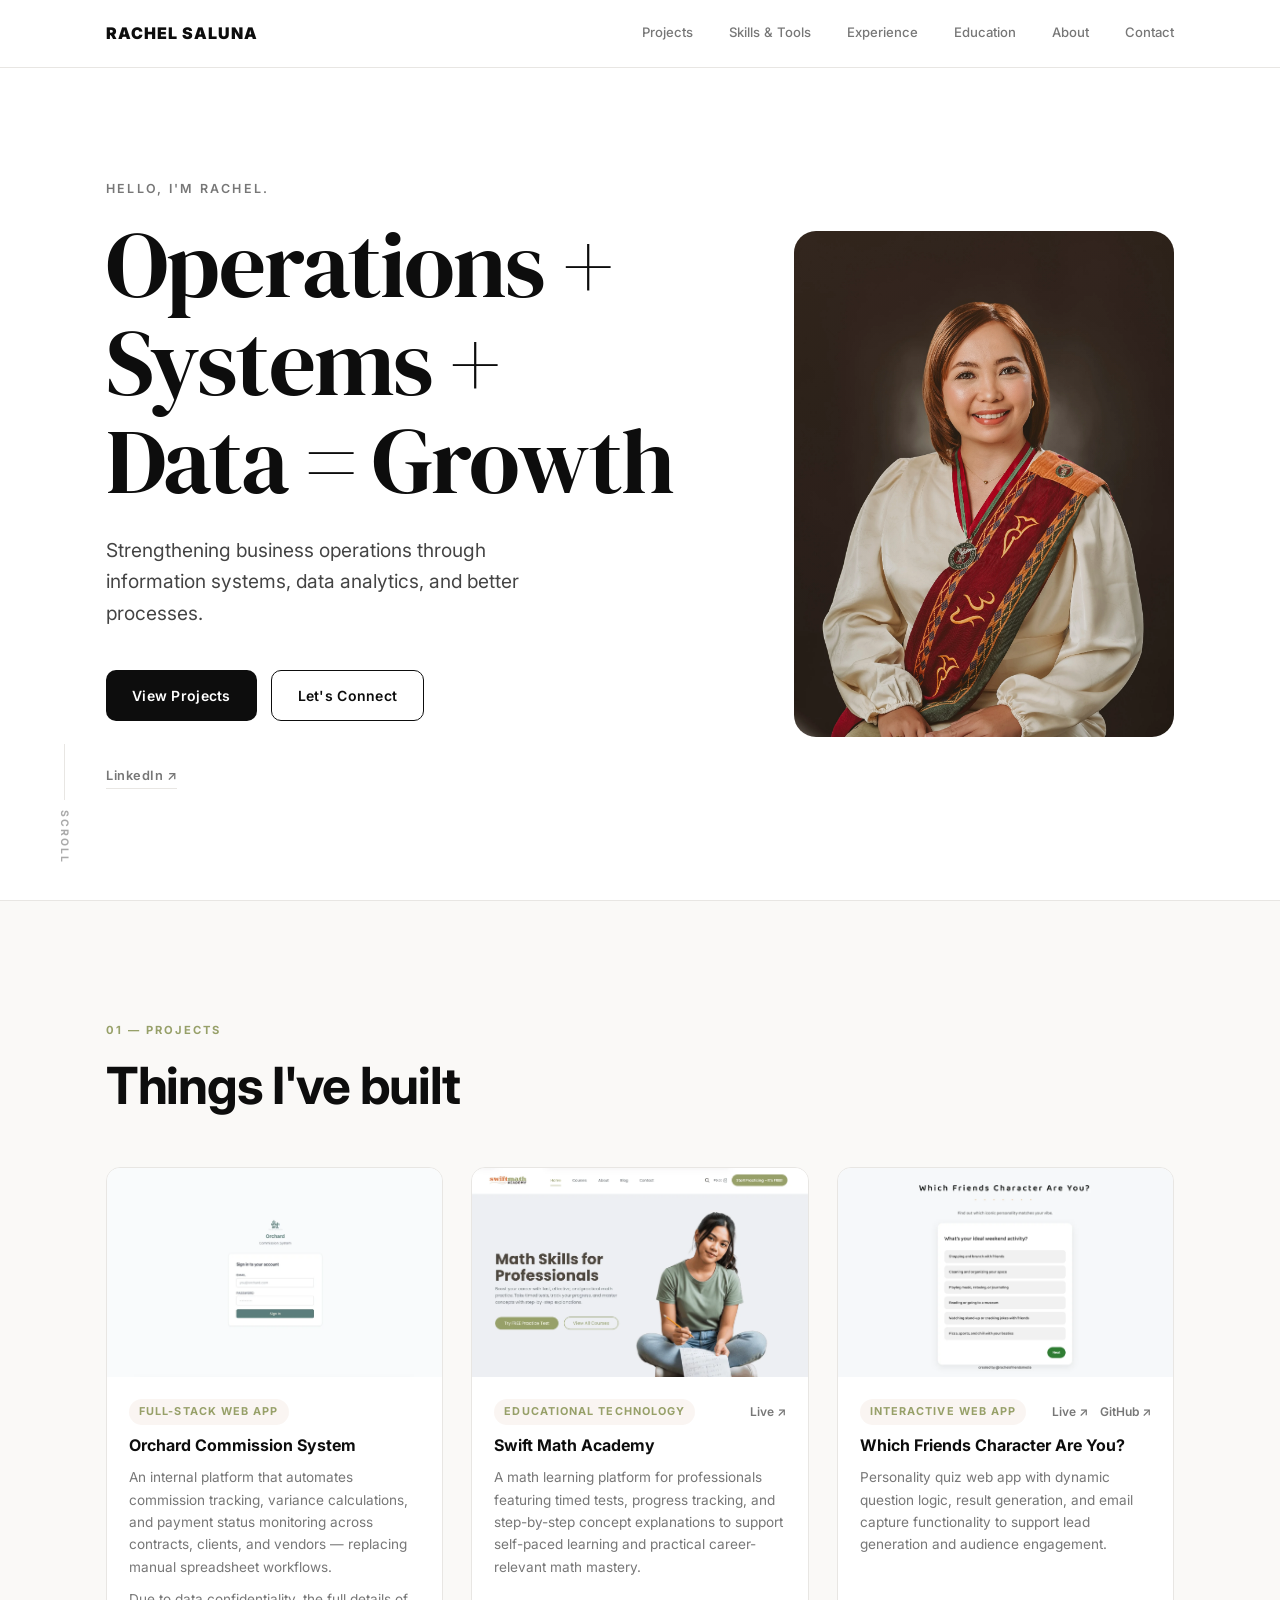
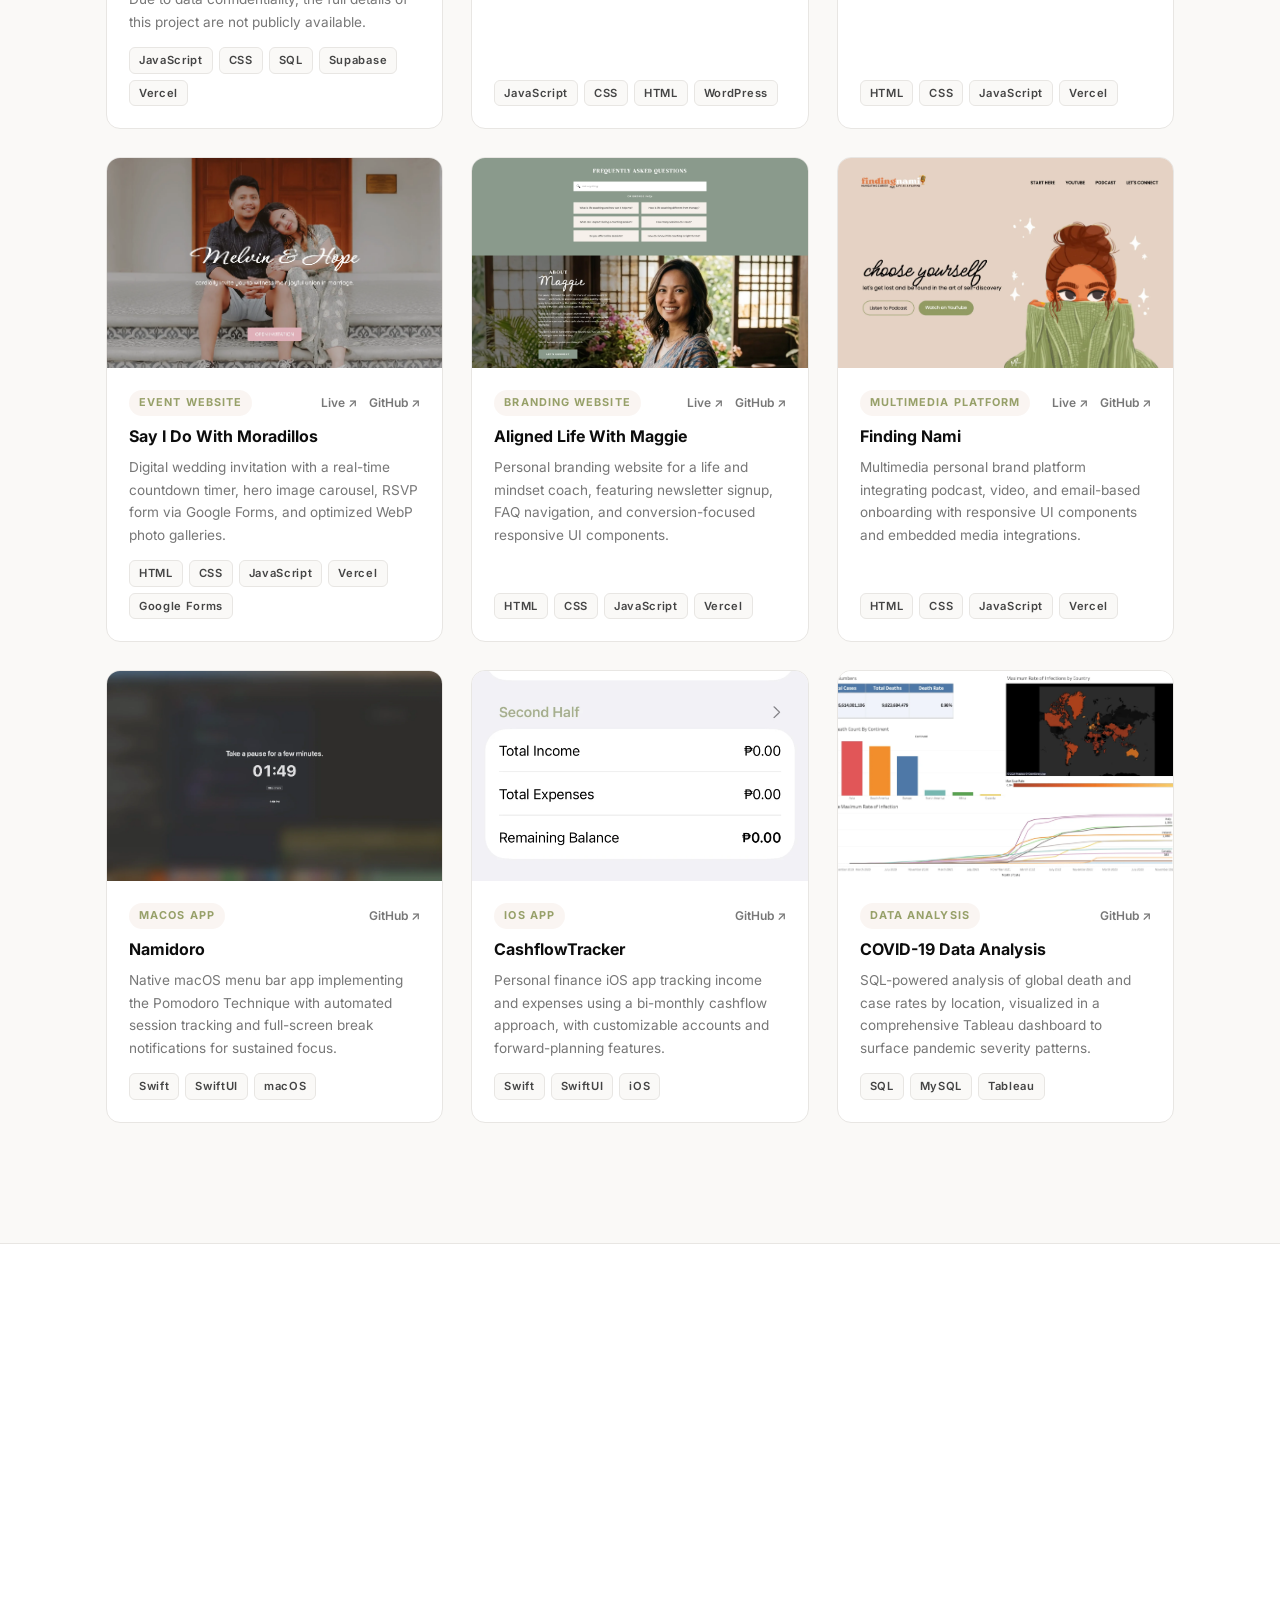
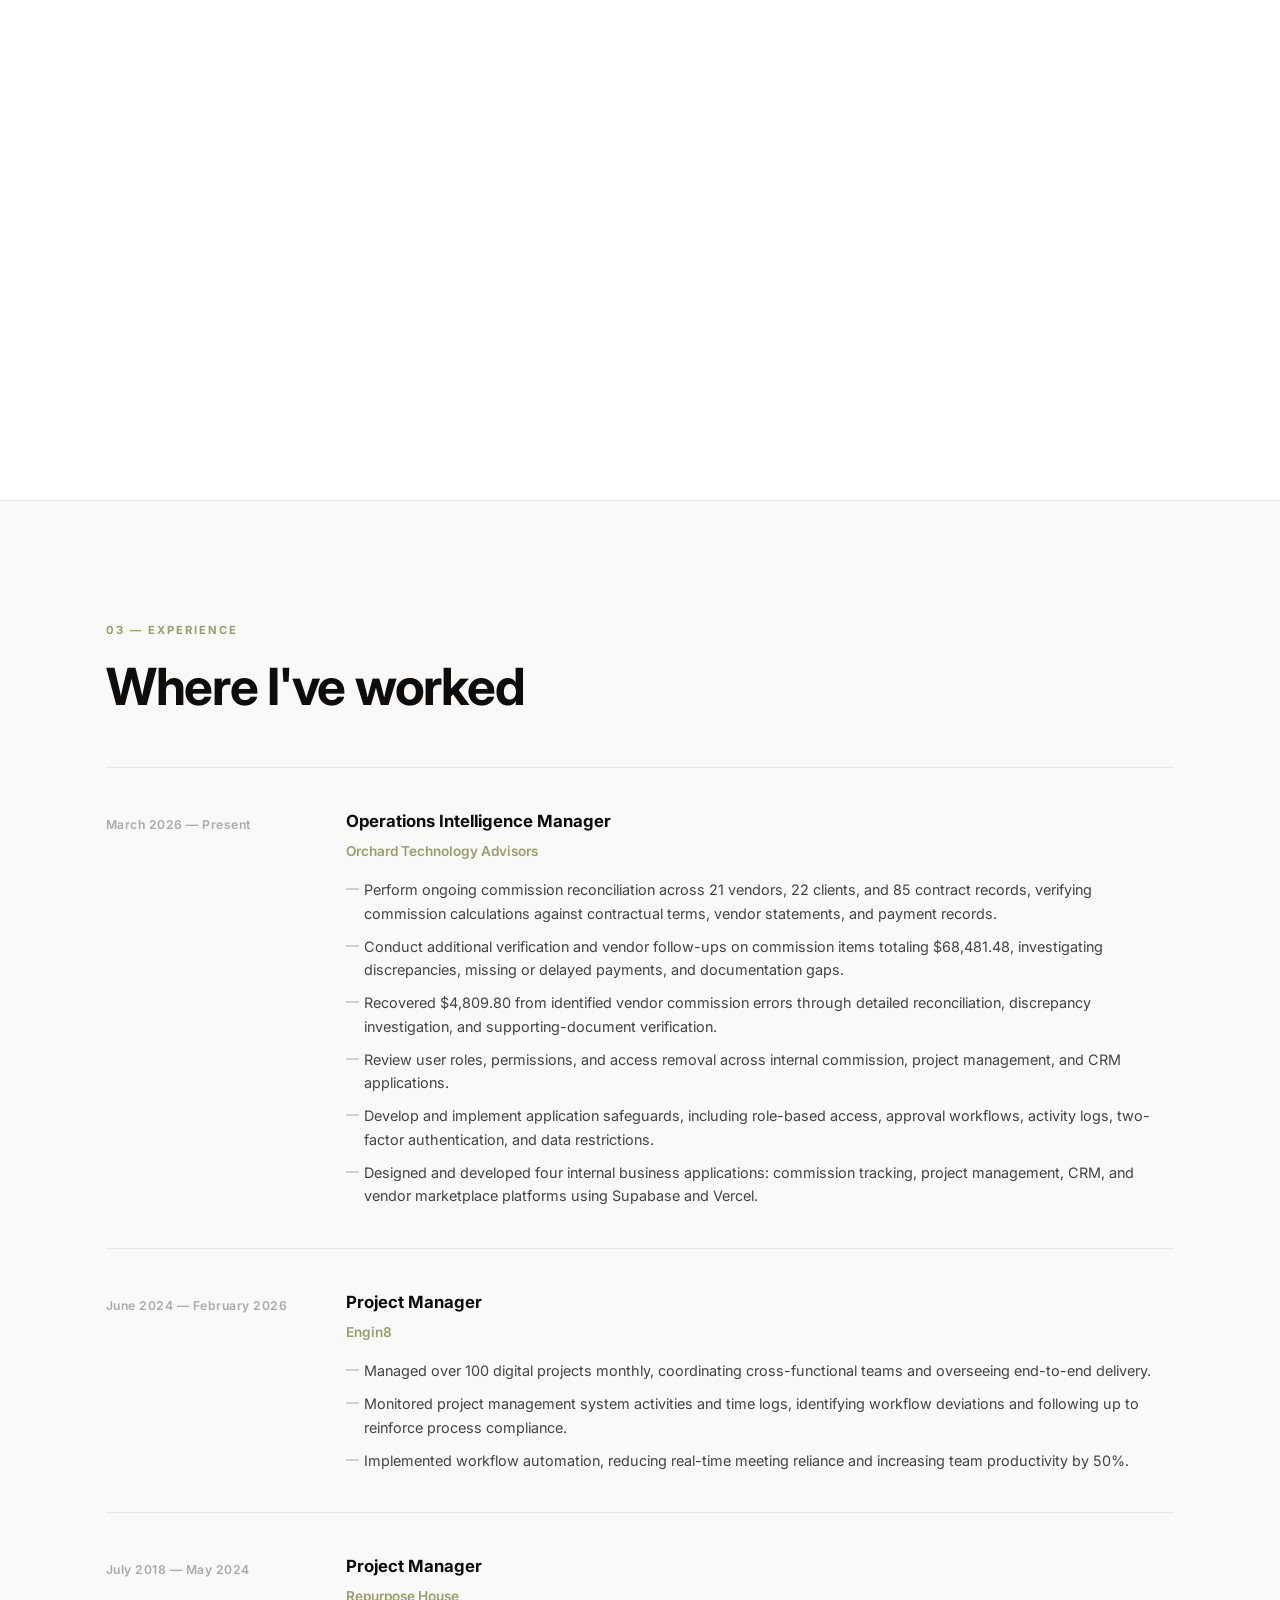
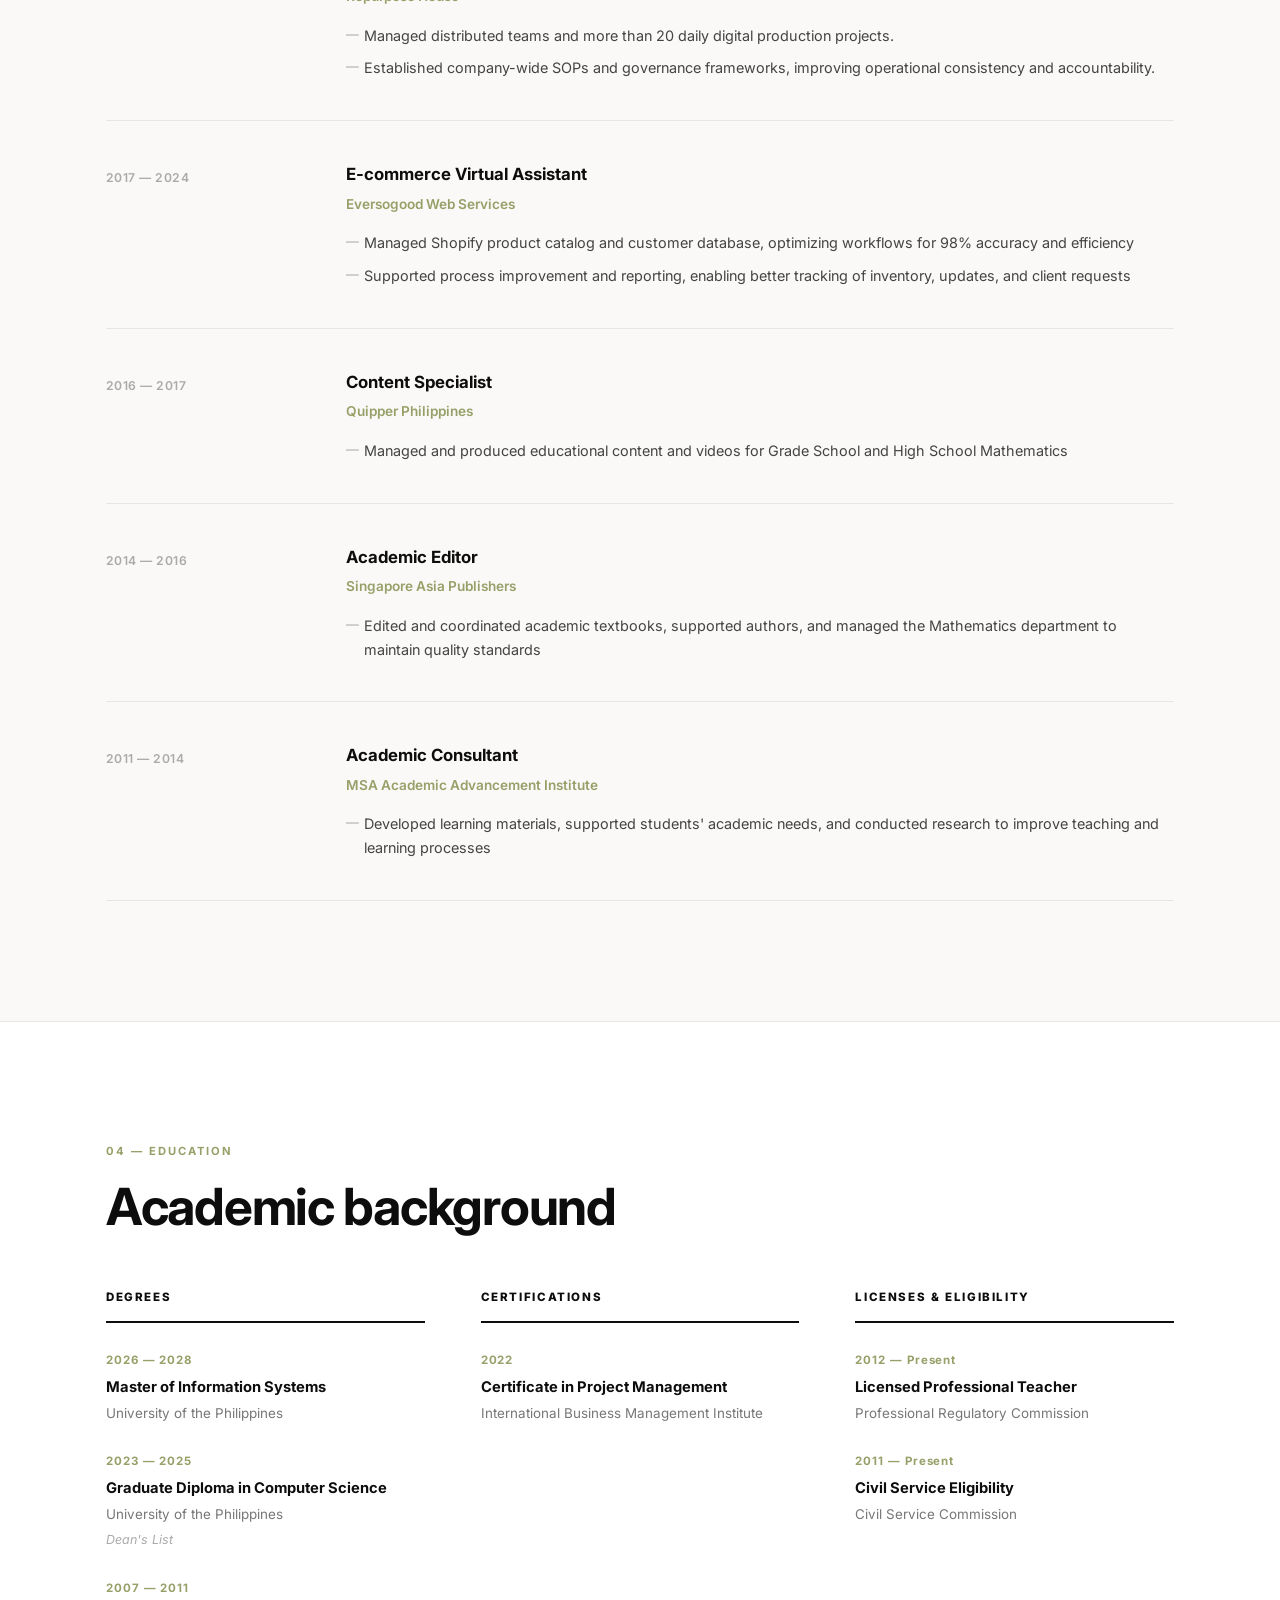
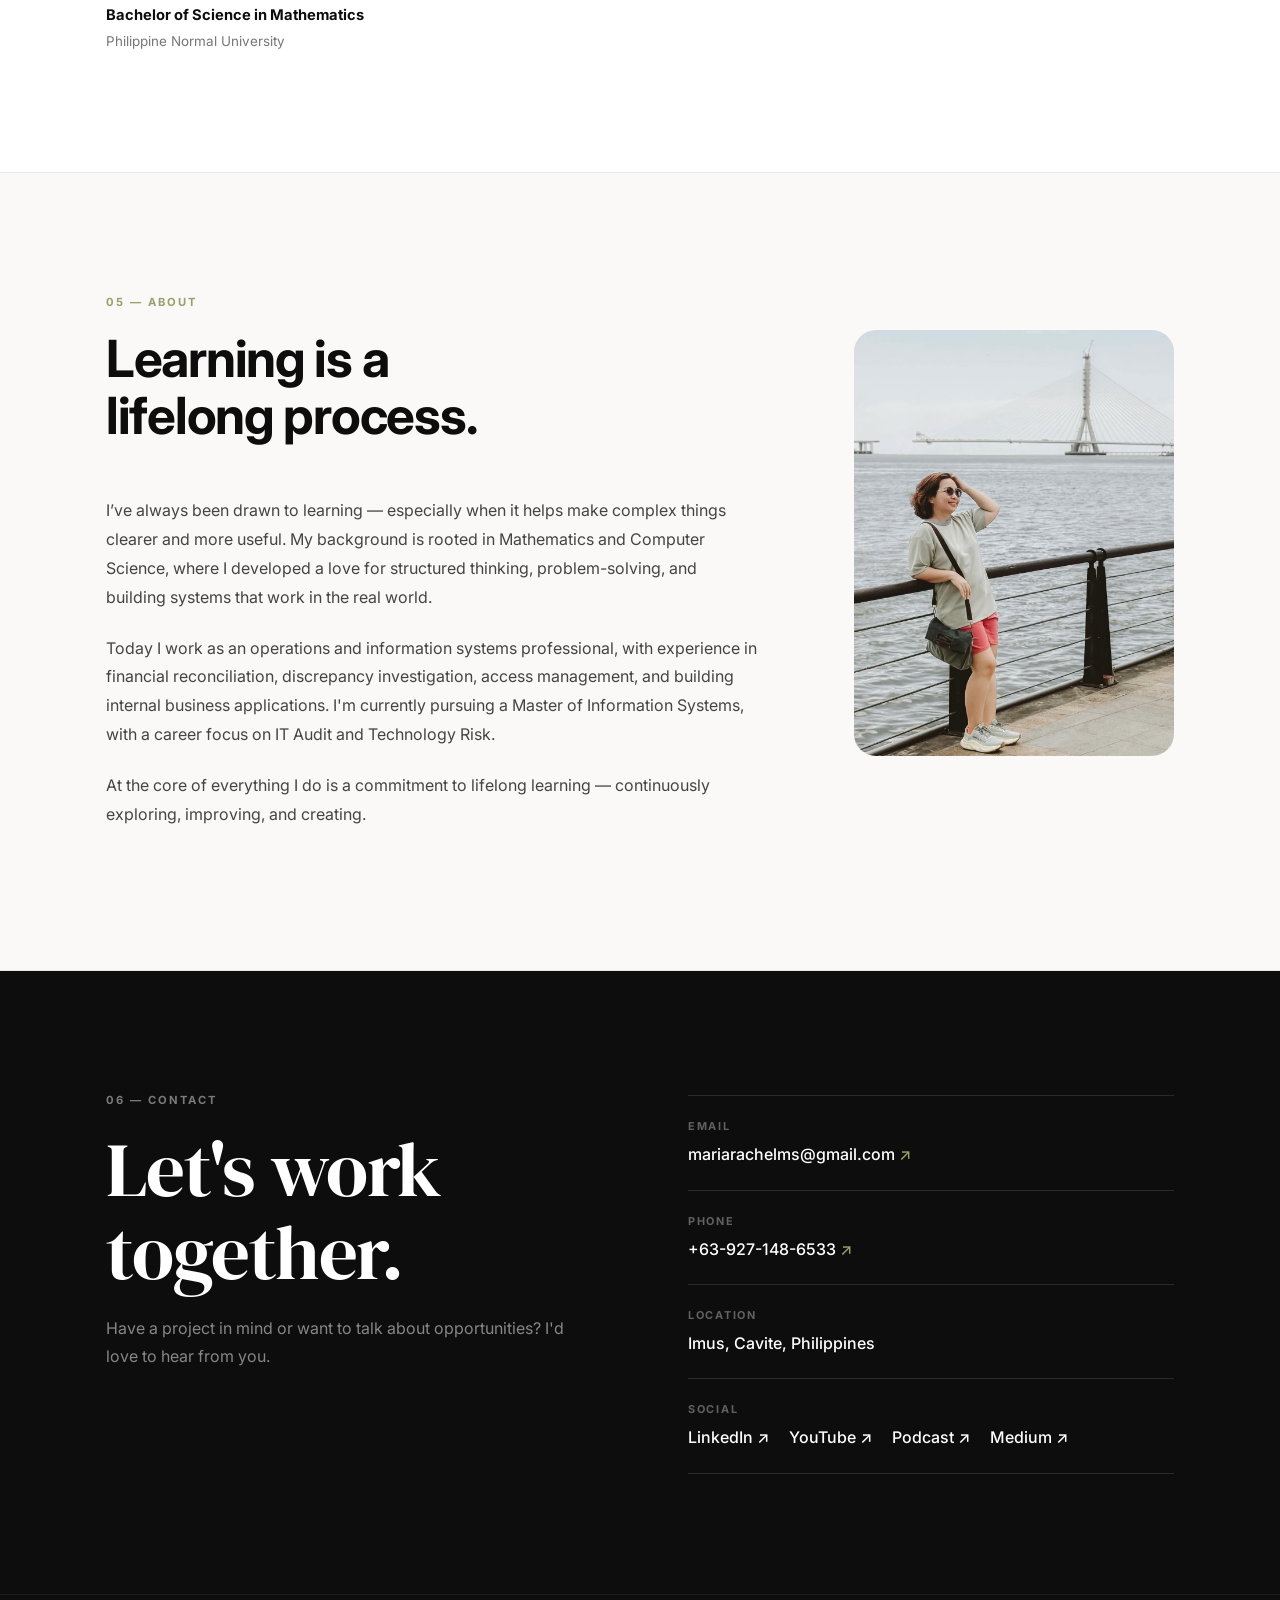
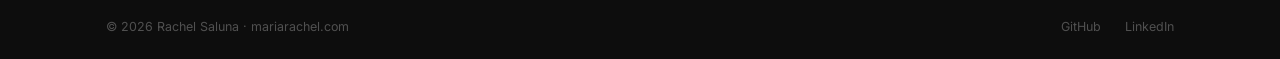
==== commit c79b80c0: "aligned with IT audit" ====
--- a/index.html
+++ b/index.html
@@ -4,7 +4,7 @@
   <meta charset="UTF-8">
   <meta name="viewport" content="width=device-width, initial-scale=1.0">
   <title>Rachel Saluna — Portfolio</title>
-  <meta name="description" content="I turn ideas into projects, data into insights, and code into apps. Portfolio of Rachel Saluna — Project Manager & Developer.">
+  <meta name="description" content="I turn ideas into projects, data into insights, and code into apps. Portfolio of Rachel Saluna — Operations & Information Systems Professional (IT Audit | Technology Risk).">
   <meta property="og:title" content="Rachel Saluna">
   <meta property="og:description" content="I turn ideas into projects, data into insights, and code into apps.">
   <meta property="og:url" content="https://mariarachel.com">
@@ -49,7 +49,7 @@
       <div class="hero-text">
         <p class="hero-eyebrow">Hello, I'm Rachel.</p>
         <h1 class="hero-name">Operations +<br>Systems +<br>Data = Growth</h1>
-        <p class="hero-tagline">Building software and systems<br>that simplify operations, organize data<br>and help businesses scale.</p>
+        <p class="hero-tagline">Strengthening business operations through information systems, data analytics, and better processes.</p>
         <div class="hero-actions">
           <a href="#projects" class="btn btn-dark">View Projects</a>
           <a href="#contact" class="btn btn-outline">Let's Connect</a>
@@ -308,10 +308,18 @@
       <div class="skills-grid">
 
         <div class="skill-group">
-          <h3>Operations & Project Management</h3>
+          <h3>Controls & Operations</h3>
           <ul class="tag-list">
-            <li>Monday.com</li><li>ClickUp</li><li>Airtable</li><li>Slack</li>
-            <li>Google Workspace</li><li>Microsoft Office</li><li>Loom</li>
+            <li>Financial Reconciliation</li><li>Discrepancy Investigation</li><li>User Access & Permissions Management</li>
+            <li>Application Safeguards</li><li>Process Compliance Monitoring</li><li>SOP Documentation</li>
+          </ul>
+        </div>
+
+        <div class="skill-group">
+          <h3>Business & Project Management</h3>
+          <ul class="tag-list">
+            <li>Process Improvement</li><li>Workflow Automation</li><li>Requirements Gathering</li>
+            <li>Project Management</li><li>Stakeholder Coordination</li>
           </ul>
         </div>
 
@@ -365,26 +373,27 @@
             <h3 class="tl-role">Operations Intelligence Manager</h3>
             <p class="tl-company">Orchard Technology Advisors</p>
             <ul class="tl-list">
-              <li>Build pricing workbooks and comparison tools to support client and vendor evaluations.</li>
-              <li>Manage commission tracking and validation, ensuring accurate financial reporting across vendors.</li>
-              <li>Reconcile payments, identify discrepancies, and maintain structured records for revenue tracking.</li>
-              <li>Design and improve workflows, documenting processes and maintaining operational systems for efficiency and consistency.</li>
-              <li>Developed a web application to replace manual spreadsheets and centralize commission and contract data.</li>
+              <li>Perform ongoing commission reconciliation across 21 vendors, 22 clients, and 85 contract records, verifying commission calculations against contractual terms, vendor statements, and payment records.</li>
+              <li>Conduct additional verification and vendor follow-ups on commission items totaling $68,481.48, investigating discrepancies, missing or delayed payments, and documentation gaps.</li>
+              <li>Recovered $4,809.80 from identified vendor commission errors through detailed reconciliation, discrepancy investigation, and supporting-document verification.</li>
+              <li>Review user roles, permissions, and access removal across internal commission, project management, and CRM applications.</li>
+              <li>Develop and implement application safeguards, including role-based access, approval workflows, activity logs, two-factor authentication, and data restrictions.</li>
+              <li>Designed and developed four internal business applications: commission tracking, project management, CRM, and vendor marketplace platforms using Supabase and Vercel.</li>
             </ul>
           </div>
         </div>
 
         <div class="timeline-item">
           <div class="timeline-left">
-            <span class="tl-period">June 2024 — April 2026</span>
+            <span class="tl-period">June 2024 — February 2026</span>
           </div>
           <div class="timeline-right">
             <h3 class="tl-role">Project Manager</h3>
             <p class="tl-company">Engin8</p>
             <ul class="tl-list">
-              <li>Managed 100+ monthly creative projects for Amazon sellers</li>
-              <li>Built and optimized workflows that reduced real-time meetings and resulted in a 50% increase in team productivity</li>
-              <li>Worked directly with clients to translate requirements into structured plans and prioritized deliverables</li>
+              <li>Managed over 100 digital projects monthly, coordinating cross-functional teams and overseeing end-to-end delivery.</li>
+              <li>Monitored project management system activities and time logs, identifying workflow deviations and following up to reinforce process compliance.</li>
+              <li>Implemented workflow automation, reducing real-time meeting reliance and increasing team productivity by 50%.</li>
             </ul>
           </div>
         </div>
@@ -397,16 +406,15 @@
             <h3 class="tl-role">Project Manager</h3>
             <p class="tl-company">Repurpose House</p>
             <ul class="tl-list">
-              <li>Led a remote team of creative designers, video editors, and copywriters delivering 20+ daily social media projects</li>
-              <li>Developed and enforced company-wide SOPs and translated client requirements into structured project plans</li>
-              <li>Managed contractor recruitment, onboarding and engagement while supporting process automation initiatives</li>
+              <li>Managed distributed teams and more than 20 daily digital production projects.</li>
+              <li>Established company-wide SOPs and governance frameworks, improving operational consistency and accountability.</li>
             </ul>
           </div>
         </div>
 
         <div class="timeline-item">
           <div class="timeline-left">
-            <span class="tl-period">January 2017 — January 2024</span>
+            <span class="tl-period">2017 — 2024</span>
           </div>
           <div class="timeline-right">
             <h3 class="tl-role">E-commerce Virtual Assistant</h3>
@@ -420,7 +428,7 @@
 
         <div class="timeline-item">
           <div class="timeline-left">
-            <span class="tl-period">July 2016 — January 2017</span>
+            <span class="tl-period">2016 — 2017</span>
           </div>
           <div class="timeline-right">
             <h3 class="tl-role">Content Specialist</h3>
@@ -433,7 +441,7 @@
 
         <div class="timeline-item">
           <div class="timeline-left">
-            <span class="tl-period">July 2014 — June 2016</span>
+            <span class="tl-period">2014 — 2016</span>
           </div>
           <div class="timeline-right">
             <h3 class="tl-role">Academic Editor</h3>
@@ -446,7 +454,7 @@
 
         <div class="timeline-item">
           <div class="timeline-left">
-            <span class="tl-period">March 2011 — July 2014</span>
+            <span class="tl-period">2011 — 2014</span>
           </div>
           <div class="timeline-right">
             <h3 class="tl-role">Academic Consultant</h3>
@@ -481,7 +489,7 @@
             <div class="edu-item">
               <span class="edu-year">2023 — 2025</span>
               <div>
-                <h4>Diploma in Computer Science</h4>
+                <h4>Graduate Diploma in Computer Science</h4>
                 <p>University of the Philippines</p>
                 <em>Dean's List</em>
               </div>
@@ -543,7 +551,7 @@
         </div>
         <div class="about-body">
           <p>I’ve always been drawn to learning — especially when it helps make complex things clearer and more useful. My background is rooted in Mathematics and Computer Science, where I developed a love for structured thinking, problem-solving, and building systems that work in the real world.</p>
-          <p>Over the years, I’ve worked across education, project management, and operations, translating ideas into organized workflows and meaningful outcomes. </p>
+          <p>Today I work as an operations and information systems professional, with experience in financial reconciliation, discrepancy investigation, access management, and building internal business applications. I'm currently pursuing a Master of Information Systems, with a career focus on IT Audit and Technology Risk.</p>
           <p>At the core of everything I do is a commitment to lifelong learning — continuously exploring, improving, and creating.</p>
         </div>
         <div class="about-photo">
@@ -563,9 +571,9 @@
           <p class="contact-sub">Have a project in mind or want to talk about opportunities? I'd love to hear from you.</p>
         </div>
         <div class="contact-right">
-          <a href="mailto:hello@mariarachel.com" class="contact-row">
+          <a href="mailto:mariarachelms@gmail.com" class="contact-row">
             <span class="contact-key">Email</span>
-            <span class="contact-val">hello@mariarachel.com <span class="arrow">↗</span></span>
+            <span class="contact-val">mariarachelms@gmail.com <span class="arrow">↗</span></span>
           </a>
           <a href="tel:+639271486533" class="contact-row">
             <span class="contact-key">Phone</span>
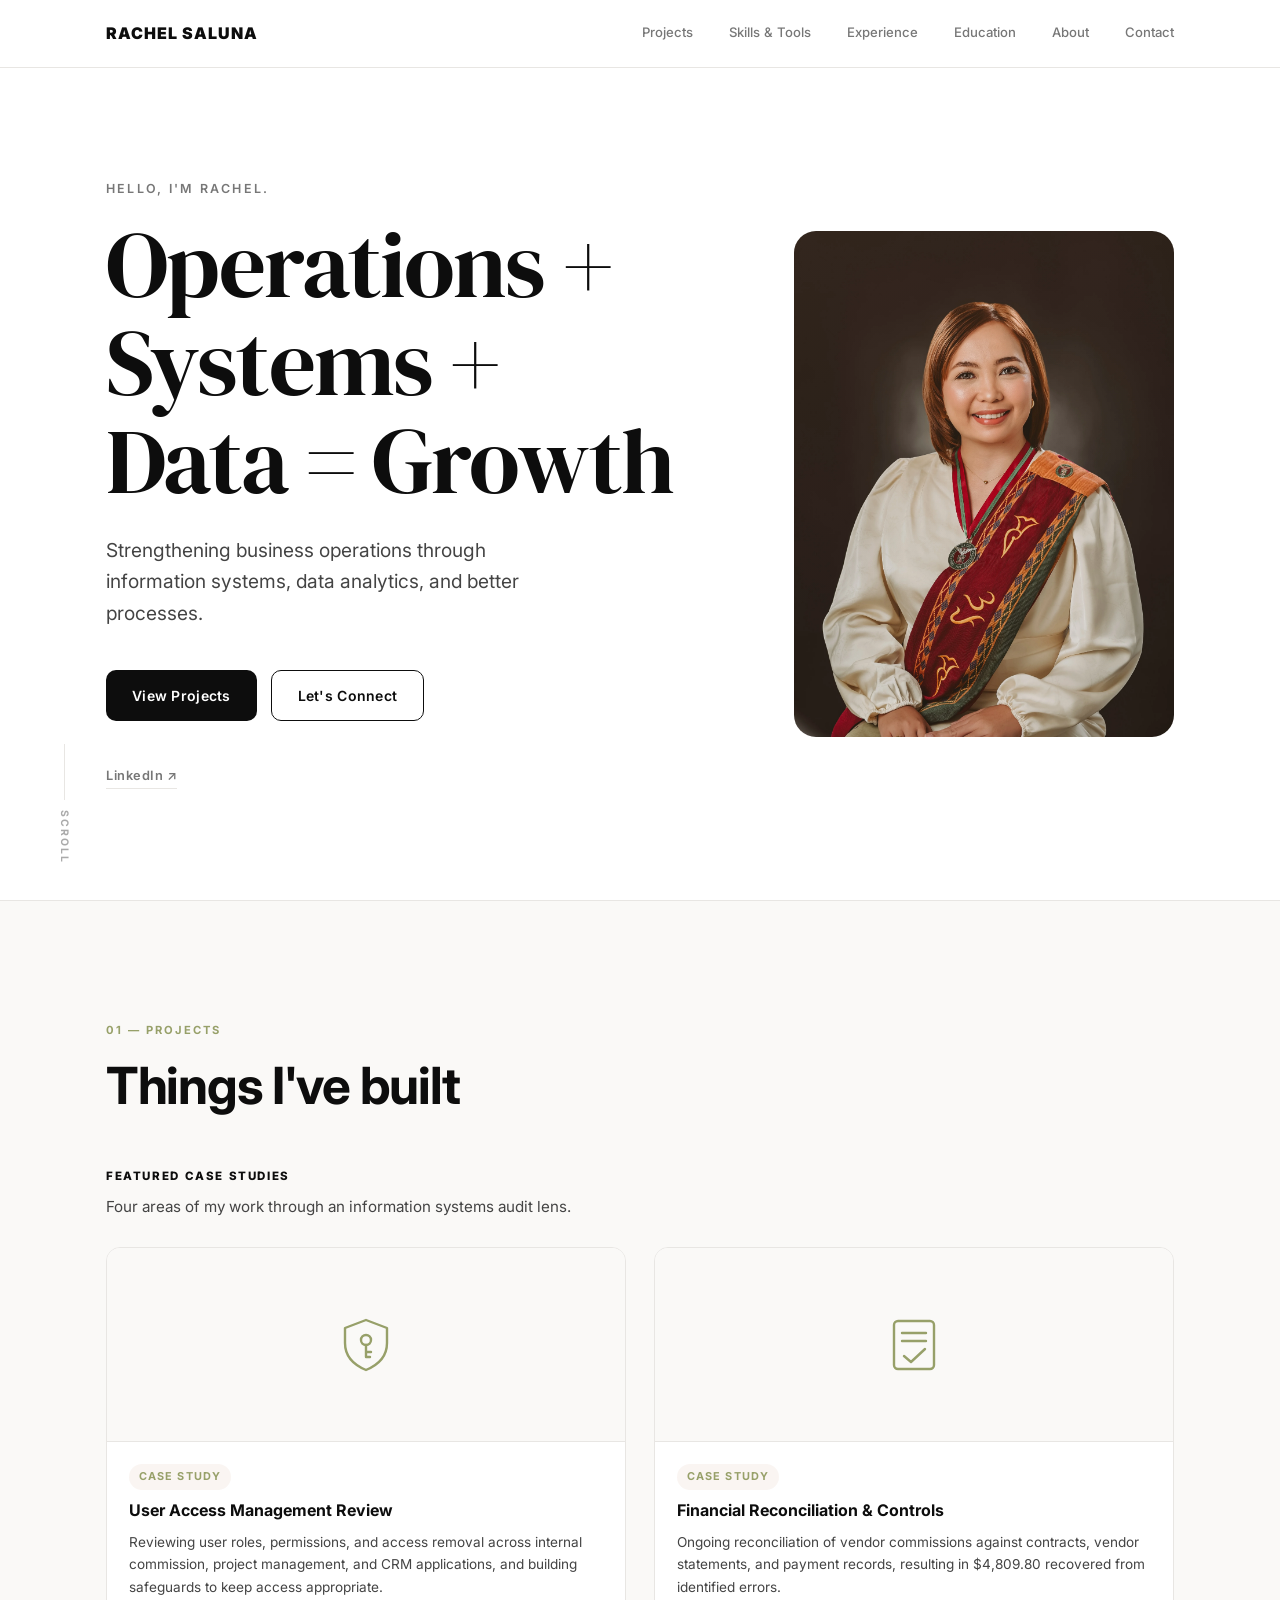
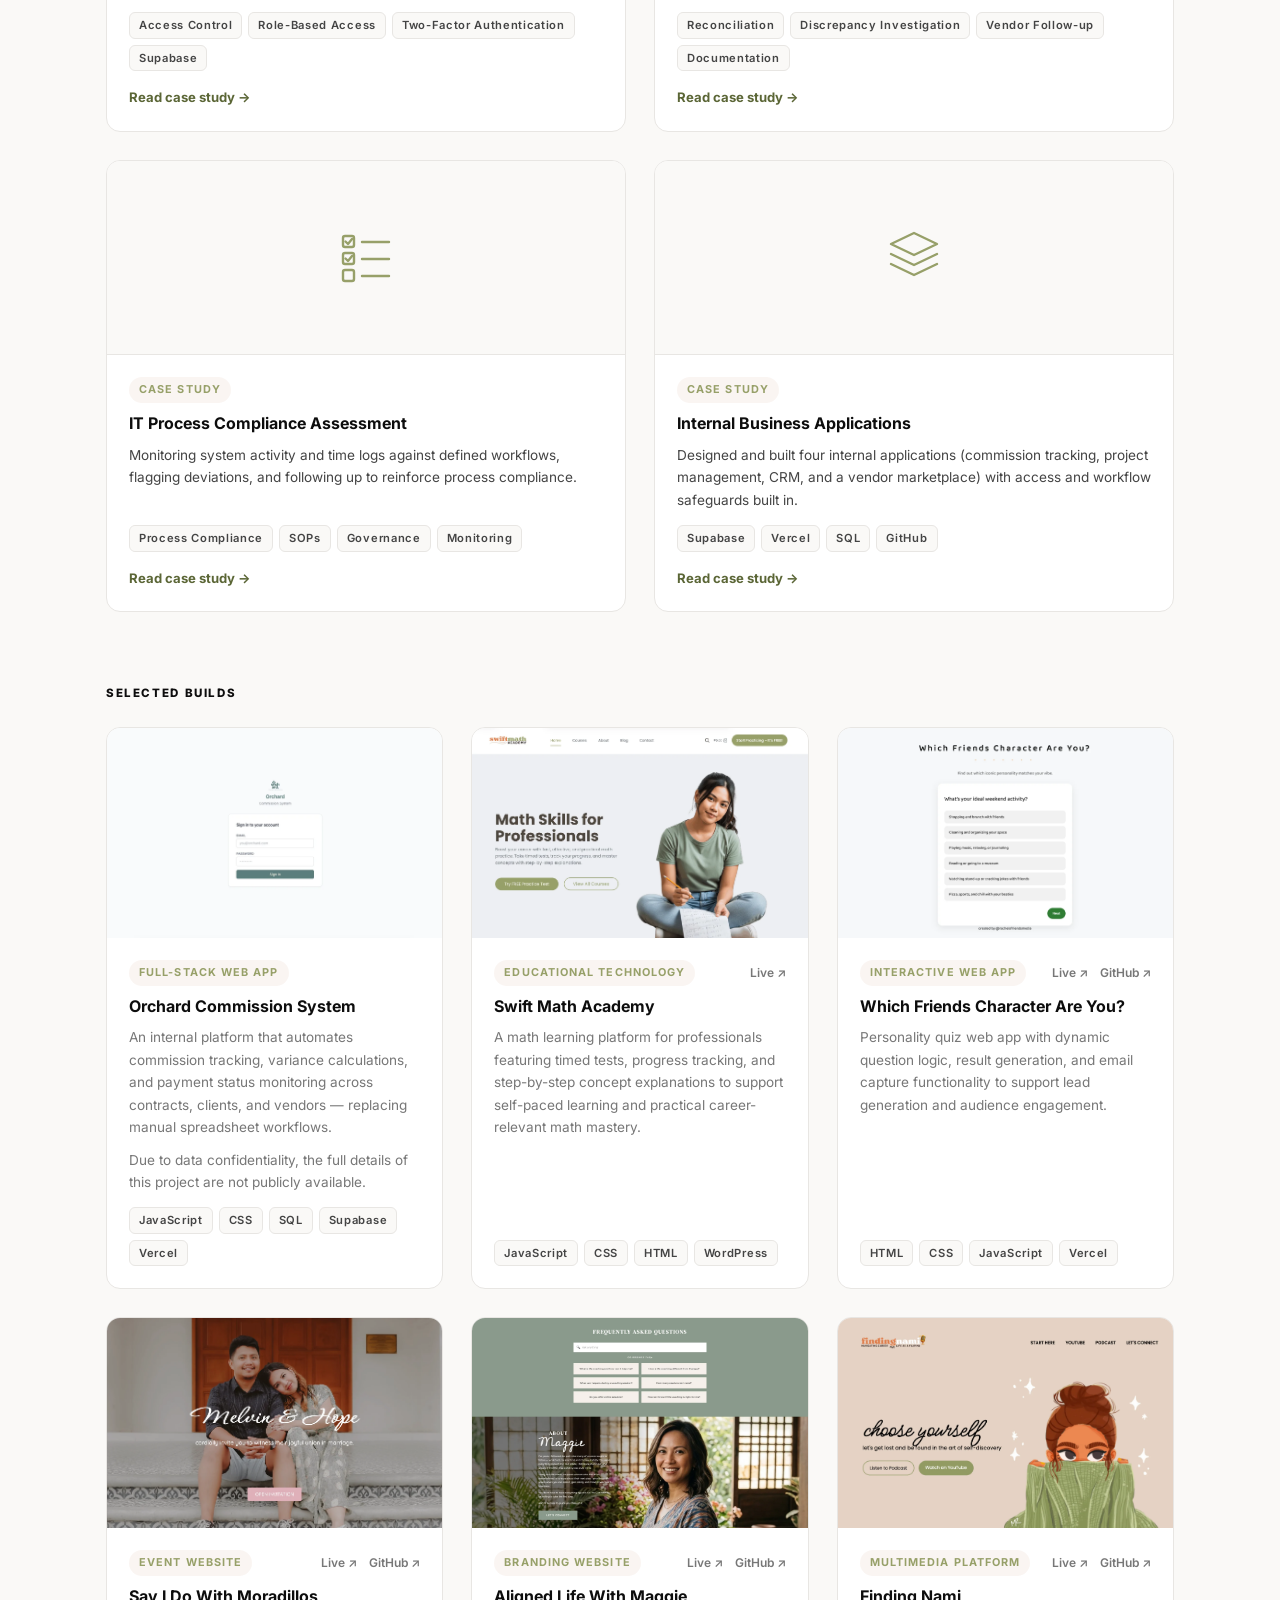
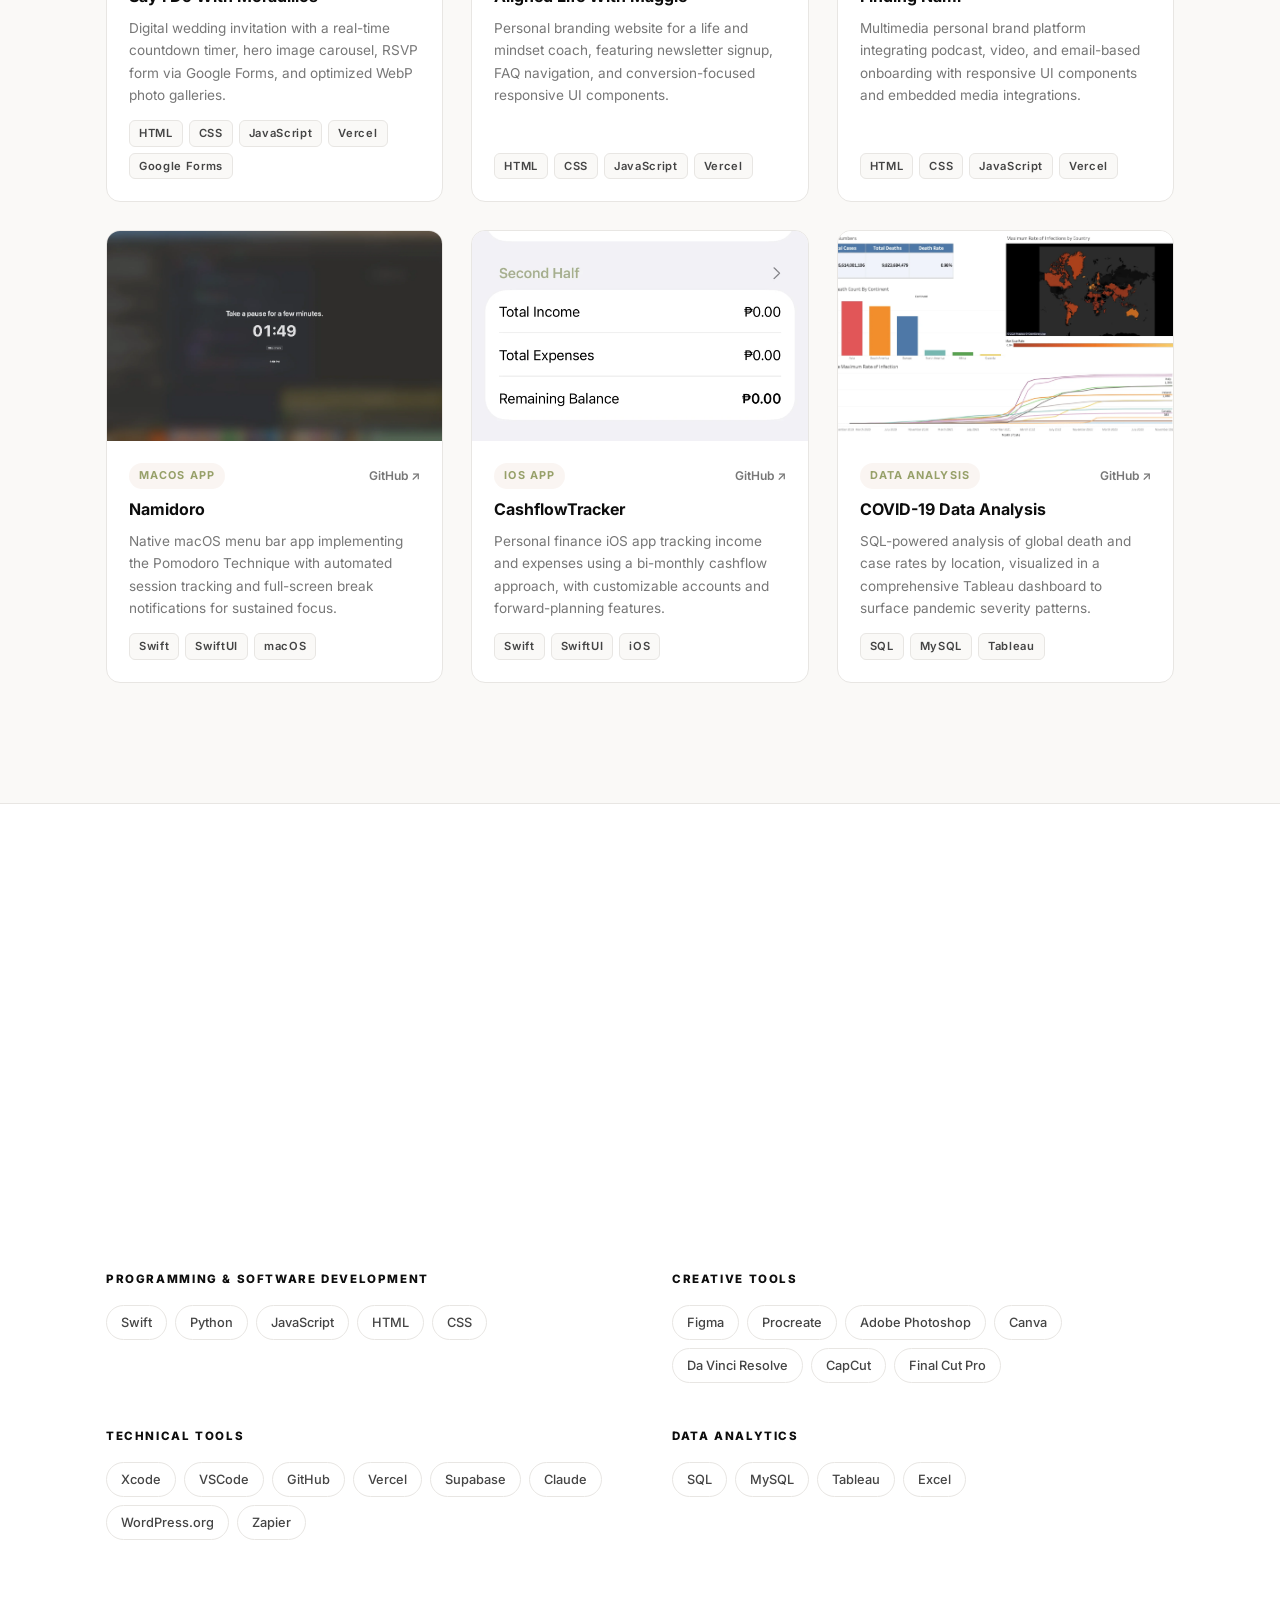
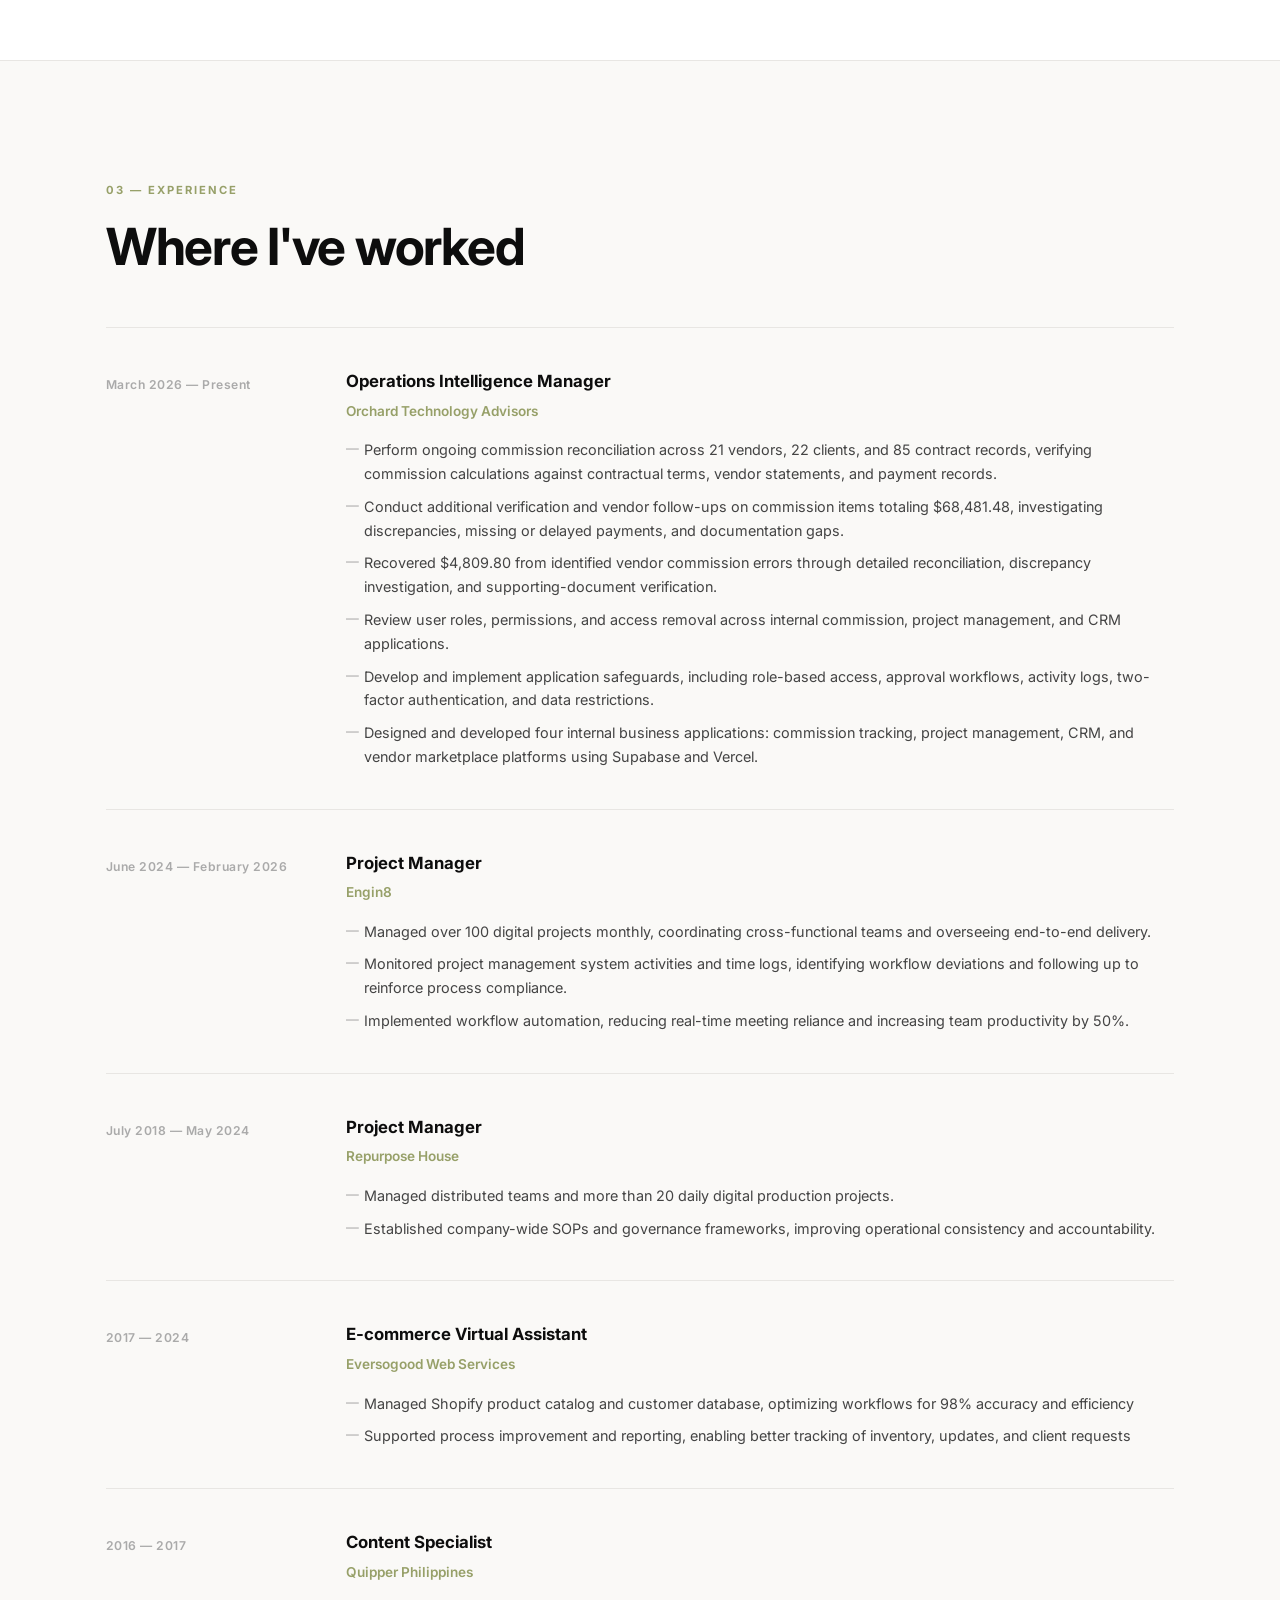
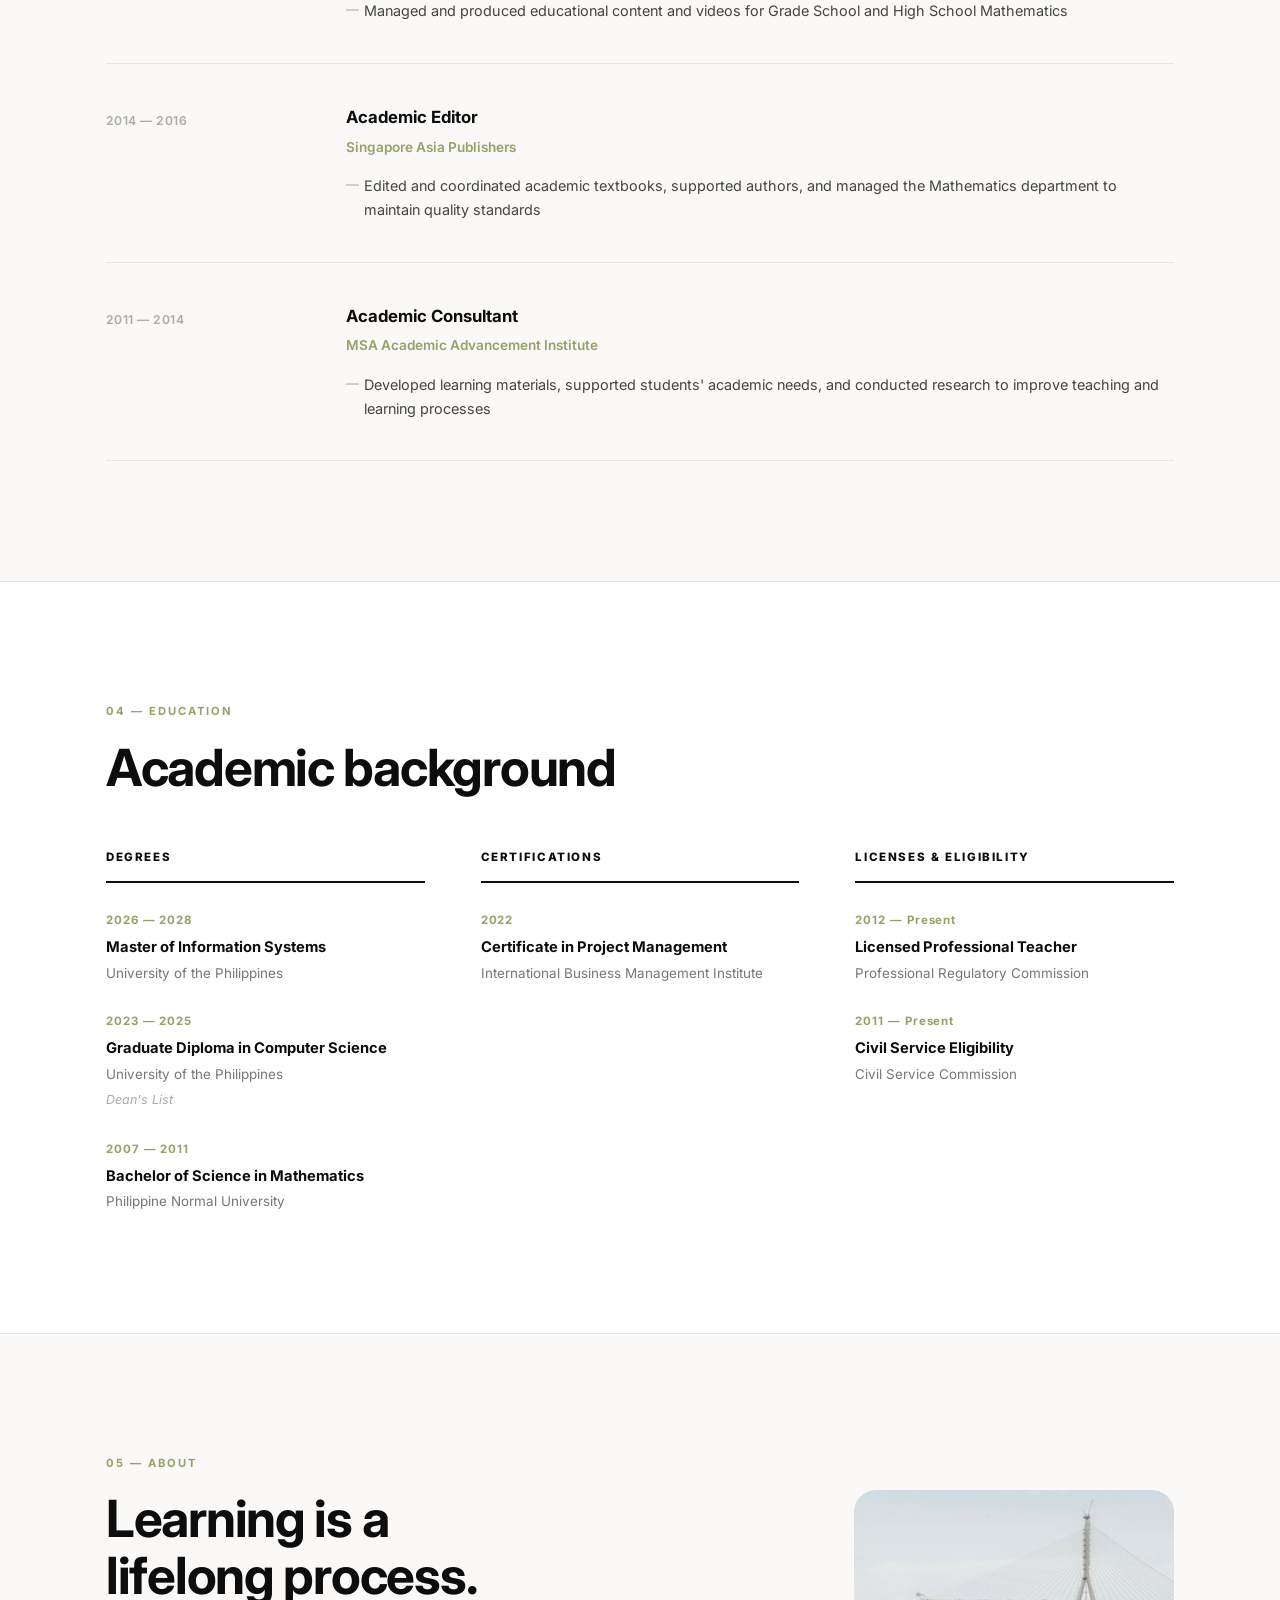
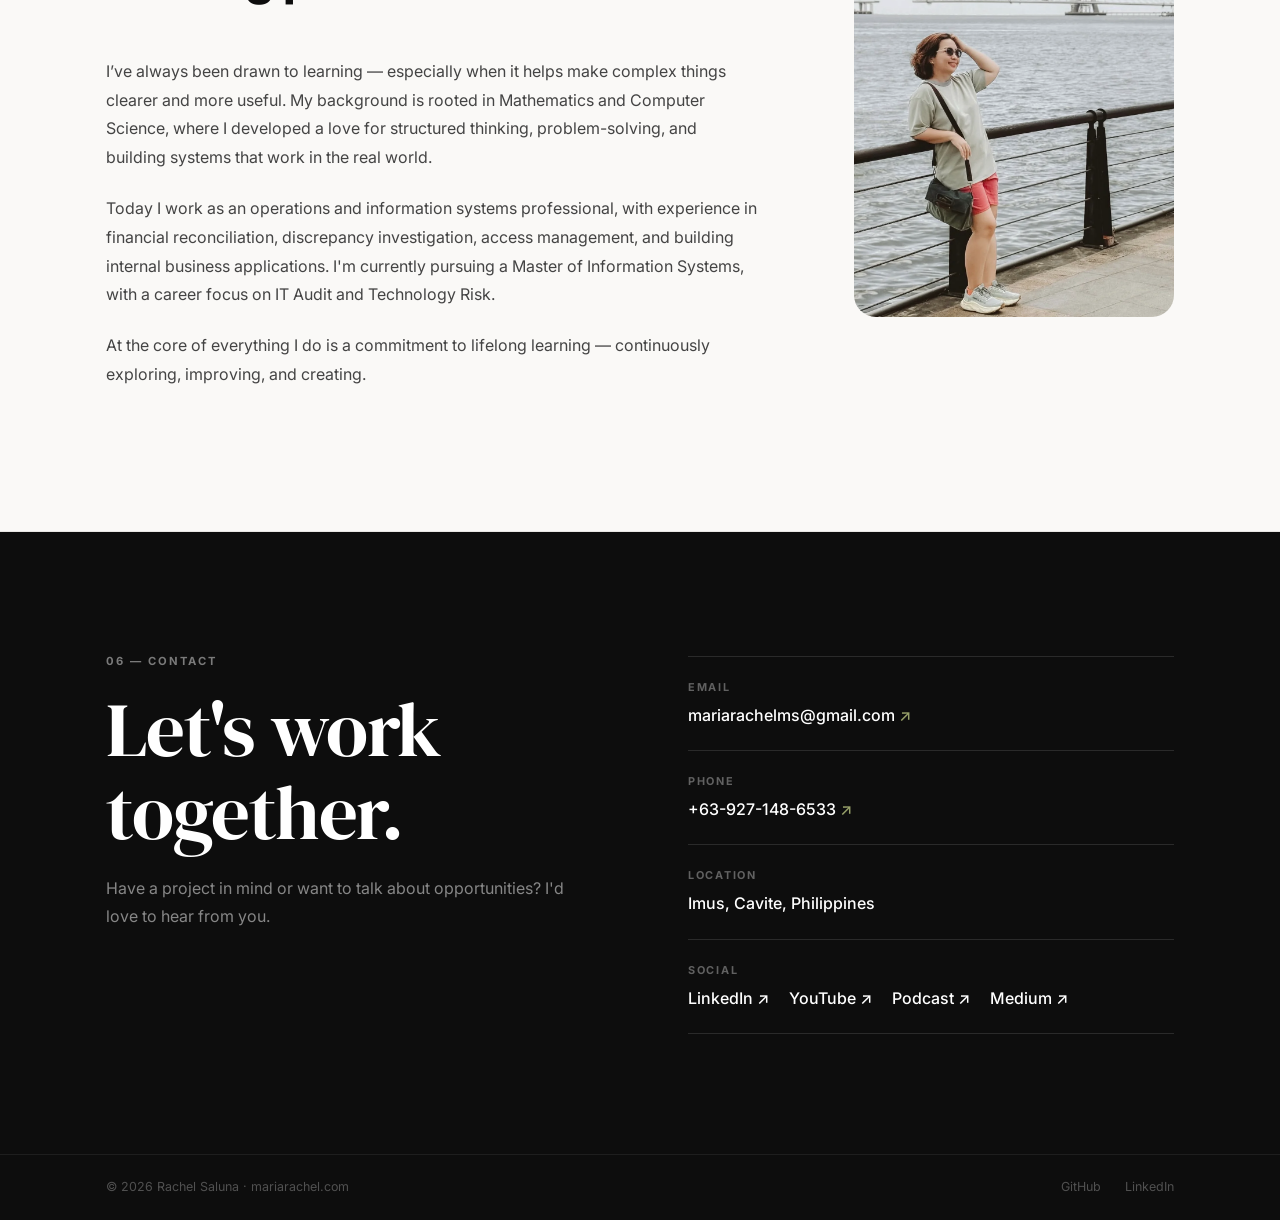
==== commit 091b01b8: "Add featured case study cards to Projects section" ====
--- a/index.html
+++ b/index.html
@@ -75,6 +75,83 @@
     <div class="container">
       <p class="label">01 — Projects</p>
       <h2 class="heading">Things I've built</h2>
+
+      <div class="cs-featured">
+        <p class="cs-sublabel">Featured case studies</p>
+        <p class="cs-intro">Four areas of my work through an information systems audit lens.</p>
+        <div class="cs-grid">
+
+        <article class="project-card cs-card">
+          <div class="project-visual">
+            <svg viewBox="0 0 64 64" aria-hidden="true" focusable="false"><path d="M32 7 L53 15 V30 C53 43 44 52 32 57 C20 52 11 43 11 30 V15 Z"/><circle cx="32" cy="27" r="5"/><path d="M32 32 V44 M32 39 H37 M32 44 H36"/></svg>
+          </div>
+          <div class="project-body">
+            <div class="project-meta">
+              <span class="project-type">Case Study</span>
+            </div>
+            <h3>User Access Management Review</h3>
+            <p>Reviewing user roles, permissions, and access removal across internal commission, project management, and CRM applications, and building safeguards to keep access appropriate.</p>
+            <ul class="stack">
+              <li>Access Control</li><li>Role-Based Access</li><li>Two-Factor Authentication</li><li>Supabase</li>
+            </ul>
+            <a class="cs-link" href="/case-studies/user-access-management-review.html">Read case study →<span class="sr-only">: User Access Management Review</span></a>
+          </div>
+        </article>
+
+        <article class="project-card cs-card">
+          <div class="project-visual">
+            <svg viewBox="0 0 64 64" aria-hidden="true" focusable="false"><rect x="12" y="8" width="40" height="48" rx="4"/><path d="M20 20 H44 M20 28 H44"/><path d="M22 43 L29 49 L43 36"/></svg>
+          </div>
+          <div class="project-body">
+            <div class="project-meta">
+              <span class="project-type">Case Study</span>
+            </div>
+            <h3>Financial Reconciliation &amp; Controls</h3>
+            <p>Ongoing reconciliation of vendor commissions against contracts, vendor statements, and payment records, resulting in $4,809.80 recovered from identified errors.</p>
+            <ul class="stack">
+              <li>Reconciliation</li><li>Discrepancy Investigation</li><li>Vendor Follow-up</li><li>Documentation</li>
+            </ul>
+            <a class="cs-link" href="/case-studies/financial-reconciliation-and-controls.html">Read case study →<span class="sr-only">: Financial Reconciliation &amp; Controls</span></a>
+          </div>
+        </article>
+
+        <article class="project-card cs-card">
+          <div class="project-visual">
+            <svg viewBox="0 0 64 64" aria-hidden="true" focusable="false"><rect x="9" y="11" width="11" height="11" rx="2"/><rect x="9" y="28" width="11" height="11" rx="2"/><rect x="9" y="45" width="11" height="11" rx="2"/><path d="M11.5 16.5 L14 19 L18 14 M11.5 33.5 L14 36 L18 31"/><path d="M28 17 H55 M28 34 H55 M28 51 H55"/></svg>
+          </div>
+          <div class="project-body">
+            <div class="project-meta">
+              <span class="project-type">Case Study</span>
+            </div>
+            <h3>IT Process Compliance Assessment</h3>
+            <p>Monitoring system activity and time logs against defined workflows, flagging deviations, and following up to reinforce process compliance.</p>
+            <ul class="stack">
+              <li>Process Compliance</li><li>SOPs</li><li>Governance</li><li>Monitoring</li>
+            </ul>
+            <a class="cs-link" href="/case-studies/it-process-compliance-assessment.html">Read case study →<span class="sr-only">: IT Process Compliance Assessment</span></a>
+          </div>
+        </article>
+
+        <article class="project-card cs-card">
+          <div class="project-visual">
+            <svg viewBox="0 0 64 64" aria-hidden="true" focusable="false"><path d="M32 8 L55 19 L32 30 L9 19 Z"/><path d="M9 29 L32 40 L55 29"/><path d="M9 39 L32 50 L55 39"/></svg>
+          </div>
+          <div class="project-body">
+            <div class="project-meta">
+              <span class="project-type">Case Study</span>
+            </div>
+            <h3>Internal Business Applications</h3>
+            <p>Designed and built four internal applications (commission tracking, project management, CRM, and a vendor marketplace) with access and workflow safeguards built in.</p>
+            <ul class="stack">
+              <li>Supabase</li><li>Vercel</li><li>SQL</li><li>GitHub</li>
+            </ul>
+            <a class="cs-link" href="/case-studies/internal-business-applications.html">Read case study →<span class="sr-only">: Internal Business Applications</span></a>
+          </div>
+        </article>
+        </div>
+      </div>
+
+      <p class="cs-sublabel cs-sublabel--projects">Selected builds</p>
       <div class="projects-grid">
 
         <article class="project-card">
--- a/styles.css
+++ b/styles.css
@@ -995,3 +995,360 @@
 
   .heading { margin-bottom: 36px; }
 }
+
+
+/* =============================================
+   CASE STUDIES
+   ============================================= */
+:root { --accent-dark: #5b6636; }  /* AA-contrast accent for small text on white */
+
+/* Accessibility helpers */
+.sr-only {
+  position: absolute;
+  width: 1px; height: 1px;
+  margin: -1px; padding: 0;
+  overflow: hidden;
+  clip: rect(0 0 0 0);
+  white-space: nowrap;
+  border: 0;
+}
+.skip-link {
+  position: absolute;
+  left: 16px; top: -64px;
+  z-index: 300;
+  padding: 10px 16px;
+  background: var(--ink);
+  color: var(--white);
+  font-size: 0.85rem;
+  font-weight: 600;
+  border-radius: var(--radius-sm);
+  transition: top 0.2s var(--ease);
+}
+.skip-link:focus { top: 12px; }
+
+a:focus-visible,
+button:focus-visible,
+[tabindex="0"]:focus-visible {
+  outline: 2px solid var(--accent-dark);
+  outline-offset: 3px;
+  border-radius: 4px;
+}
+.contact a:focus-visible, .footer a:focus-visible { outline-color: var(--white); }
+
+/* ----- Homepage: featured case studies ----- */
+.cs-featured { margin-bottom: 72px; }
+
+.cs-sublabel {
+  font-size: 0.72rem;
+  font-weight: 800;
+  letter-spacing: 0.14em;
+  text-transform: uppercase;
+  color: var(--ink);
+  margin-bottom: 8px;
+}
+.cs-sublabel--projects { margin-bottom: 24px; }
+.cs-intro {
+  font-size: 0.95rem;
+  color: var(--ink-mid);
+  margin-bottom: 28px;
+}
+
+.cs-grid {
+  display: grid;
+  grid-template-columns: repeat(2, 1fr);
+  gap: 28px;
+  perspective: 1200px;
+}
+
+.project-visual {
+  display: flex;
+  align-items: center;
+  justify-content: center;
+  aspect-ratio: 16/6;
+  background: var(--off-white);
+  border-bottom: 1px solid var(--border);
+}
+.project-visual svg {
+  width: 64px; height: 64px;
+  fill: none;
+  stroke: var(--accent);
+  stroke-width: 2.4;
+  stroke-linecap: round;
+  stroke-linejoin: round;
+  transition: transform 0.4s var(--ease);
+}
+.cs-card:hover .project-visual svg { transform: scale(1.08); }
+
+.cs-card .project-body p { color: var(--ink-mid); }
+
+.cs-link {
+  display: inline-block;
+  margin-top: 6px;
+  font-size: 0.82rem;
+  font-weight: 700;
+  color: var(--accent-dark);
+}
+/* Stretch the link so the whole card is clickable */
+.cs-link::after {
+  content: '';
+  position: absolute;
+  inset: 0;
+  z-index: 3;
+}
+.cs-card:hover .cs-link { text-decoration: underline; }
+.cs-card:focus-within {
+  border-color: var(--accent-dark);
+  box-shadow: 0 0 0 2px var(--accent-dark);
+}
+.cs-card .cs-link:focus-visible { outline: none; }
+
+/* ----- Case study pages ----- */
+.cs-page .label { color: var(--accent-dark); }
+
+.cs-hero {
+  padding: calc(var(--nav-h) + clamp(48px, 8vw, 88px)) 0 clamp(40px, 6vw, 64px);
+  background: var(--off-white);
+  border-bottom: 1px solid var(--border);
+}
+.cs-hero .container > * { animation: heroIn 0.7s var(--ease) both; }
+.cs-hero .container > *:nth-child(2) { animation-delay: 0.1s; }
+.cs-hero .container > *:nth-child(3) { animation-delay: 0.2s; }
+.cs-hero .container > *:nth-child(4) { animation-delay: 0.3s; }
+
+.cs-crumb {
+  display: inline-block;
+  margin-bottom: 28px;
+  font-size: 0.8rem;
+  font-weight: 600;
+  color: var(--ink-mid);
+}
+.cs-crumb:hover { color: var(--accent-dark); }
+
+.cs-title {
+  font-family: var(--font-display);
+  font-size: clamp(2.2rem, 5.2vw, 3.8rem);
+  font-weight: 400;
+  line-height: 1.1;
+  letter-spacing: -0.02em;
+  max-width: 17ch;
+  margin-bottom: 20px;
+}
+.cs-summary {
+  font-size: clamp(1rem, 1.7vw, 1.15rem);
+  color: var(--ink-mid);
+  max-width: 62ch;
+  margin-bottom: 40px;
+}
+
+.cs-facts {
+  display: grid;
+  grid-template-columns: repeat(4, 1fr);
+  background: var(--white);
+  border: 1px solid var(--border);
+  border-radius: var(--radius);
+  overflow: hidden;
+}
+.cs-fact { padding: 20px 22px; border-left: 1px solid var(--border); }
+.cs-fact:first-child { border-left: none; }
+.cs-fact dt {
+  font-size: 0.68rem;
+  font-weight: 700;
+  letter-spacing: 0.14em;
+  text-transform: uppercase;
+  color: var(--accent-dark);
+  margin-bottom: 6px;
+}
+.cs-fact dd { font-size: 0.88rem; font-weight: 500; color: var(--ink); line-height: 1.5; }
+
+.cs-main { padding: clamp(24px, 4vw, 48px) 0 var(--section-py); }
+.cs-narrow { max-width: 820px; margin: 0 auto; padding: 0 var(--px); }
+
+.cs-section { padding: 40px 0 8px; border-top: 1px solid var(--border); margin-top: 32px; }
+.cs-section:first-child { border-top: none; margin-top: 0; }
+.cs-section h2 {
+  font-family: var(--font-display);
+  font-size: clamp(1.5rem, 2.8vw, 1.9rem);
+  font-weight: 400;
+  letter-spacing: -0.01em;
+  line-height: 1.2;
+  margin-bottom: 16px;
+}
+.cs-section p { font-size: 1rem; color: var(--ink-mid); line-height: 1.8; }
+.cs-section .tl-list li { font-size: 0.98rem; color: var(--ink-mid); }
+.cs-section .tl-list li::before { color: var(--ink-mid); }
+.cs-section .tag-list { margin-top: 4px; }
+
+.cs-figure {
+  margin: 40px 0 8px;
+  padding: 28px;
+  background: var(--off-white);
+  border: 1px solid var(--border);
+  border-radius: var(--radius);
+}
+.cs-illus {
+  display: inline-block;
+  margin-bottom: 18px;
+  padding: 4px 12px;
+  font-size: 0.68rem;
+  font-weight: 700;
+  letter-spacing: 0.1em;
+  text-transform: uppercase;
+  color: var(--accent-dark);
+  background: var(--white);
+  border: 1px dashed var(--accent-dark);
+  border-radius: var(--radius-pill);
+}
+.cs-figure figcaption { margin-top: 16px; font-size: 0.85rem; color: var(--ink-mid); }
+
+.cs-table-wrap { overflow-x: auto; border: 1px solid var(--border); border-radius: 10px; background: var(--white); }
+.cs-table { width: 100%; border-collapse: collapse; font-size: 0.88rem; min-width: 440px; }
+.cs-table th, .cs-table td { padding: 12px 16px; text-align: left; border-bottom: 1px solid var(--border); white-space: nowrap; }
+.cs-table thead th {
+  font-size: 0.7rem;
+  font-weight: 700;
+  letter-spacing: 0.1em;
+  text-transform: uppercase;
+  color: var(--ink);
+  background: var(--off-white);
+}
+.cs-table tbody th { font-weight: 600; color: var(--ink); }
+.cs-table td { color: var(--ink-mid); }
+.cs-table tbody tr:last-child th, .cs-table tbody tr:last-child td { border-bottom: none; }
+
+/* Process flow */
+.cs-flow { display: grid; grid-template-columns: repeat(5, 1fr); gap: 28px; counter-reset: step; }
+.cs-flow li {
+  position: relative;
+  counter-increment: step;
+  padding: 16px 14px;
+  background: var(--white);
+  border: 1px solid var(--border);
+  border-radius: 10px;
+  font-size: 0.86rem;
+  font-weight: 600;
+  line-height: 1.4;
+  color: var(--ink);
+}
+.cs-flow li::before {
+  content: counter(step);
+  display: block;
+  margin-bottom: 6px;
+  font-size: 0.68rem;
+  font-weight: 700;
+  letter-spacing: 0.1em;
+  color: var(--accent-dark);
+}
+.cs-flow li:not(:last-child)::after {
+  content: '→';
+  position: absolute;
+  right: -22px; top: 50%;
+  transform: translateY(-50%);
+  color: var(--accent-dark);
+  font-weight: 700;
+}
+
+/* Layered architecture */
+.cs-arch { display: grid; grid-template-columns: 1fr auto; gap: 14px; align-items: stretch; }
+.cs-arch-stack { display: flex; flex-direction: column; gap: 14px; }
+.cs-layer {
+  padding: 16px 18px;
+  background: var(--white);
+  border: 1px solid var(--border);
+  border-radius: 10px;
+}
+.cs-layer h3 {
+  font-size: 0.68rem;
+  font-weight: 700;
+  letter-spacing: 0.14em;
+  text-transform: uppercase;
+  color: var(--accent-dark);
+  margin-bottom: 8px;
+}
+.cs-layer ul { display: flex; flex-wrap: wrap; gap: 8px; }
+.cs-layer li {
+  padding: 5px 12px;
+  font-size: 0.82rem;
+  font-weight: 600;
+  color: var(--ink);
+  background: var(--off-white);
+  border: 1px solid var(--border);
+  border-radius: var(--radius-pill);
+}
+.cs-layer--side { display: flex; flex-direction: column; justify-content: center; min-width: 150px; }
+.cs-down { text-align: center; color: var(--accent-dark); font-weight: 700; line-height: 1; }
+
+.cs-note {
+  margin-top: 48px;
+  padding: 18px 22px;
+  font-size: 0.88rem;
+  color: var(--ink-mid);
+  background: var(--off-white);
+  border-left: 3px solid var(--accent-dark);
+  border-radius: 0 10px 10px 0;
+}
+
+.cs-pager {
+  display: grid;
+  grid-template-columns: 1fr 1fr;
+  gap: 16px;
+  margin-top: 40px;
+}
+.cs-pager a {
+  display: block;
+  padding: 18px 22px;
+  border: 1px solid var(--border);
+  border-radius: var(--radius);
+  background: var(--white);
+  transition: border-color 0.2s, box-shadow 0.2s, transform 0.2s;
+}
+.cs-pager a:hover { border-color: var(--accent-dark); box-shadow: 0 8px 24px rgba(0,0,0,0.06); transform: translateY(-2px); }
+.cs-pager small {
+  display: block;
+  margin-bottom: 4px;
+  font-size: 0.68rem;
+  font-weight: 700;
+  letter-spacing: 0.12em;
+  text-transform: uppercase;
+  color: var(--accent-dark);
+}
+.cs-pager span { font-size: 0.95rem; font-weight: 600; color: var(--ink); }
+.cs-pager .cs-next { text-align: right; grid-column: 2; }
+.cs-pager .cs-prev { grid-column: 1; }
+.cs-back { display: inline-block; margin-top: 28px; font-size: 0.85rem; font-weight: 600; color: var(--accent-dark); }
+.cs-back:hover { text-decoration: underline; }
+
+/* Case study list page */
+.cs-list { display: flex; flex-direction: column; margin-top: 8px; }
+.cs-list-item { padding: 32px 0; border-top: 1px solid var(--border); }
+.cs-list-item:last-child { border-bottom: 1px solid var(--border); }
+.cs-list-item h2 { font-family: var(--font-display); font-size: 1.6rem; font-weight: 400; margin-bottom: 10px; }
+.cs-list-item h2 a:hover { color: var(--accent-dark); }
+.cs-list-item p { color: var(--ink-mid); margin-bottom: 14px; max-width: 70ch; }
+
+@media (max-width: 1024px) {
+  .cs-facts { grid-template-columns: repeat(2, 1fr); }
+  .cs-fact:nth-child(3) { border-left: none; }
+  .cs-fact:nth-child(n+3) { border-top: 1px solid var(--border); }
+  .cs-flow { grid-template-columns: repeat(3, 1fr); row-gap: 28px; }
+  .cs-flow li:nth-child(3)::after { display: none; }
+}
+@media (max-width: 768px) {
+  .cs-grid { grid-template-columns: 1fr; }
+  .cs-featured { margin-bottom: 56px; }
+  .cs-flow { grid-template-columns: 1fr; gap: 26px; }
+  .cs-flow li:not(:last-child)::after {
+    content: '↓';
+    right: auto; left: 50%; top: auto; bottom: -24px;
+    transform: translateX(-50%);
+  }
+  .cs-flow li:nth-child(3)::after { display: block; }
+  .cs-arch { grid-template-columns: 1fr; }
+  .cs-figure { padding: 20px; }
+}
+@media (max-width: 480px) {
+  .cs-facts { grid-template-columns: 1fr; }
+  .cs-fact { border-left: none; border-top: 1px solid var(--border); }
+  .cs-fact:first-child { border-top: none; }
+  .cs-pager { grid-template-columns: 1fr; }
+  .cs-pager .cs-next, .cs-pager .cs-prev { grid-column: auto; text-align: left; }
+}
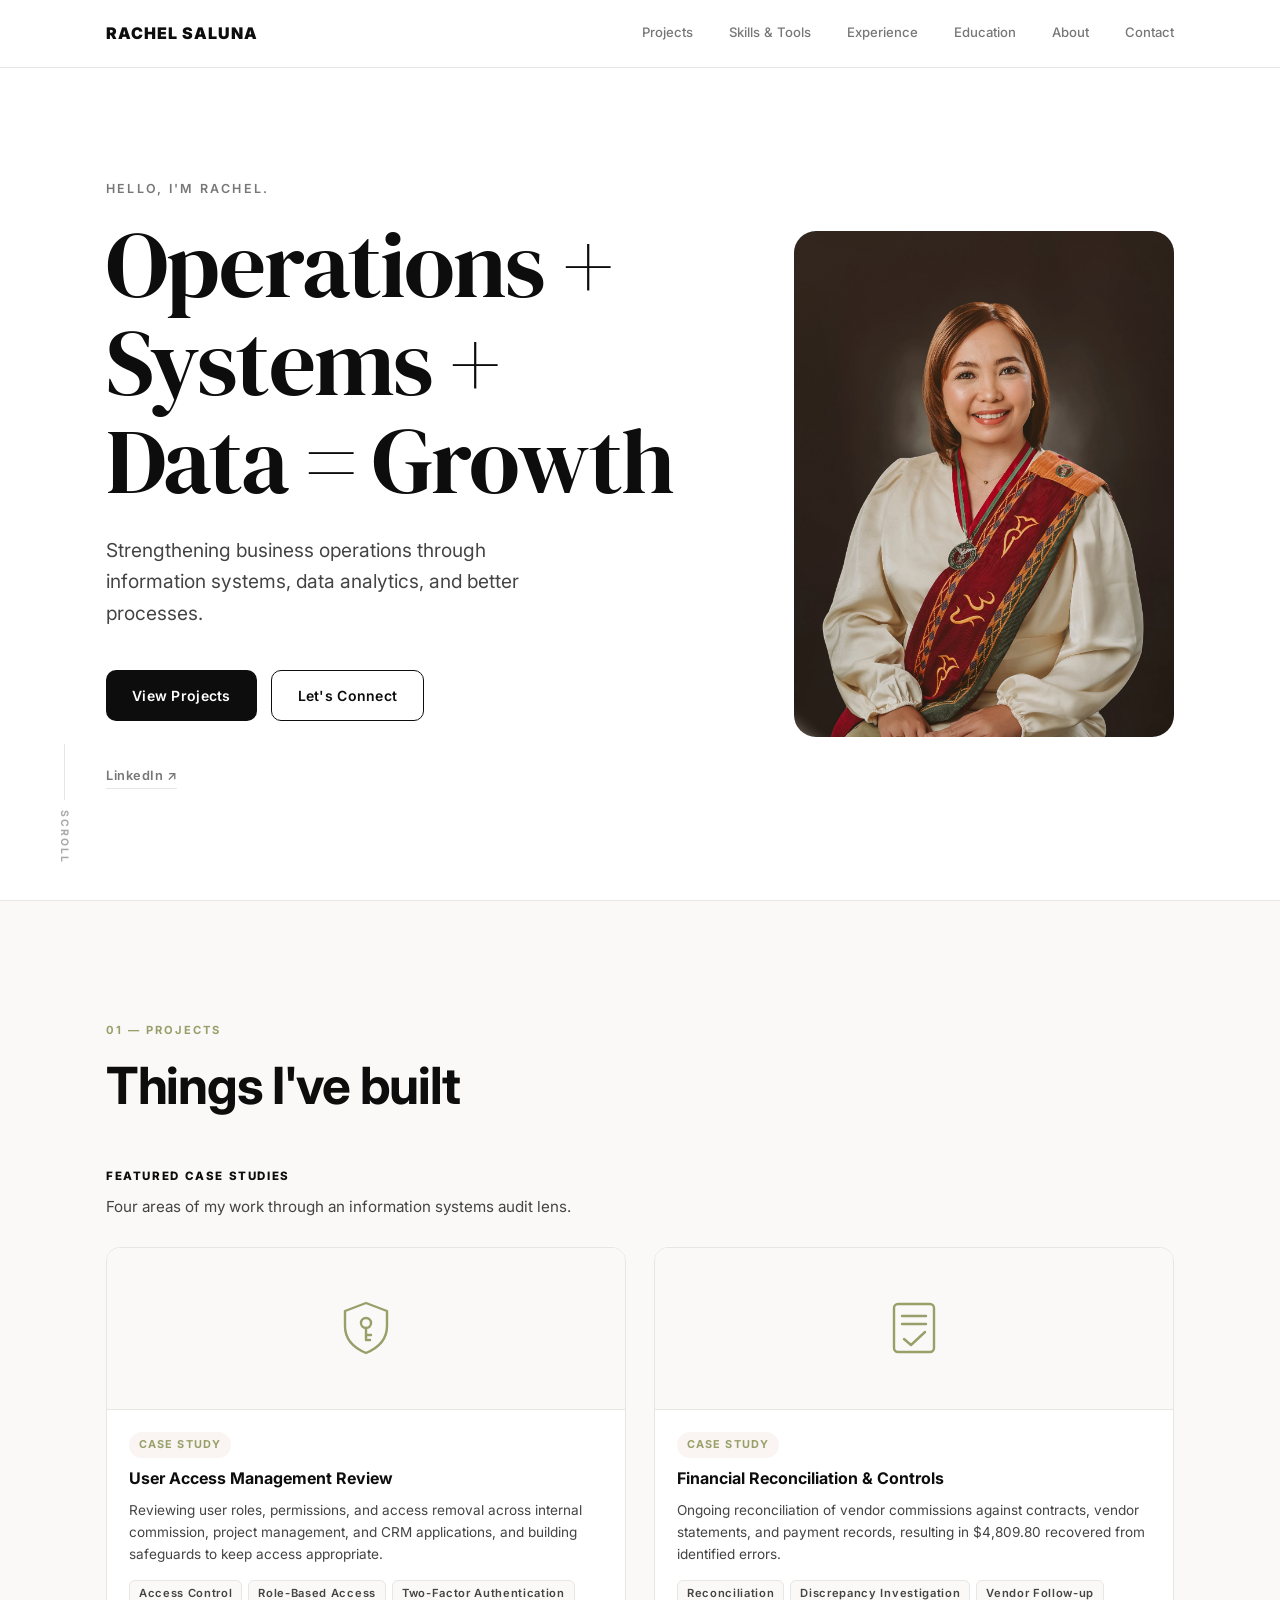
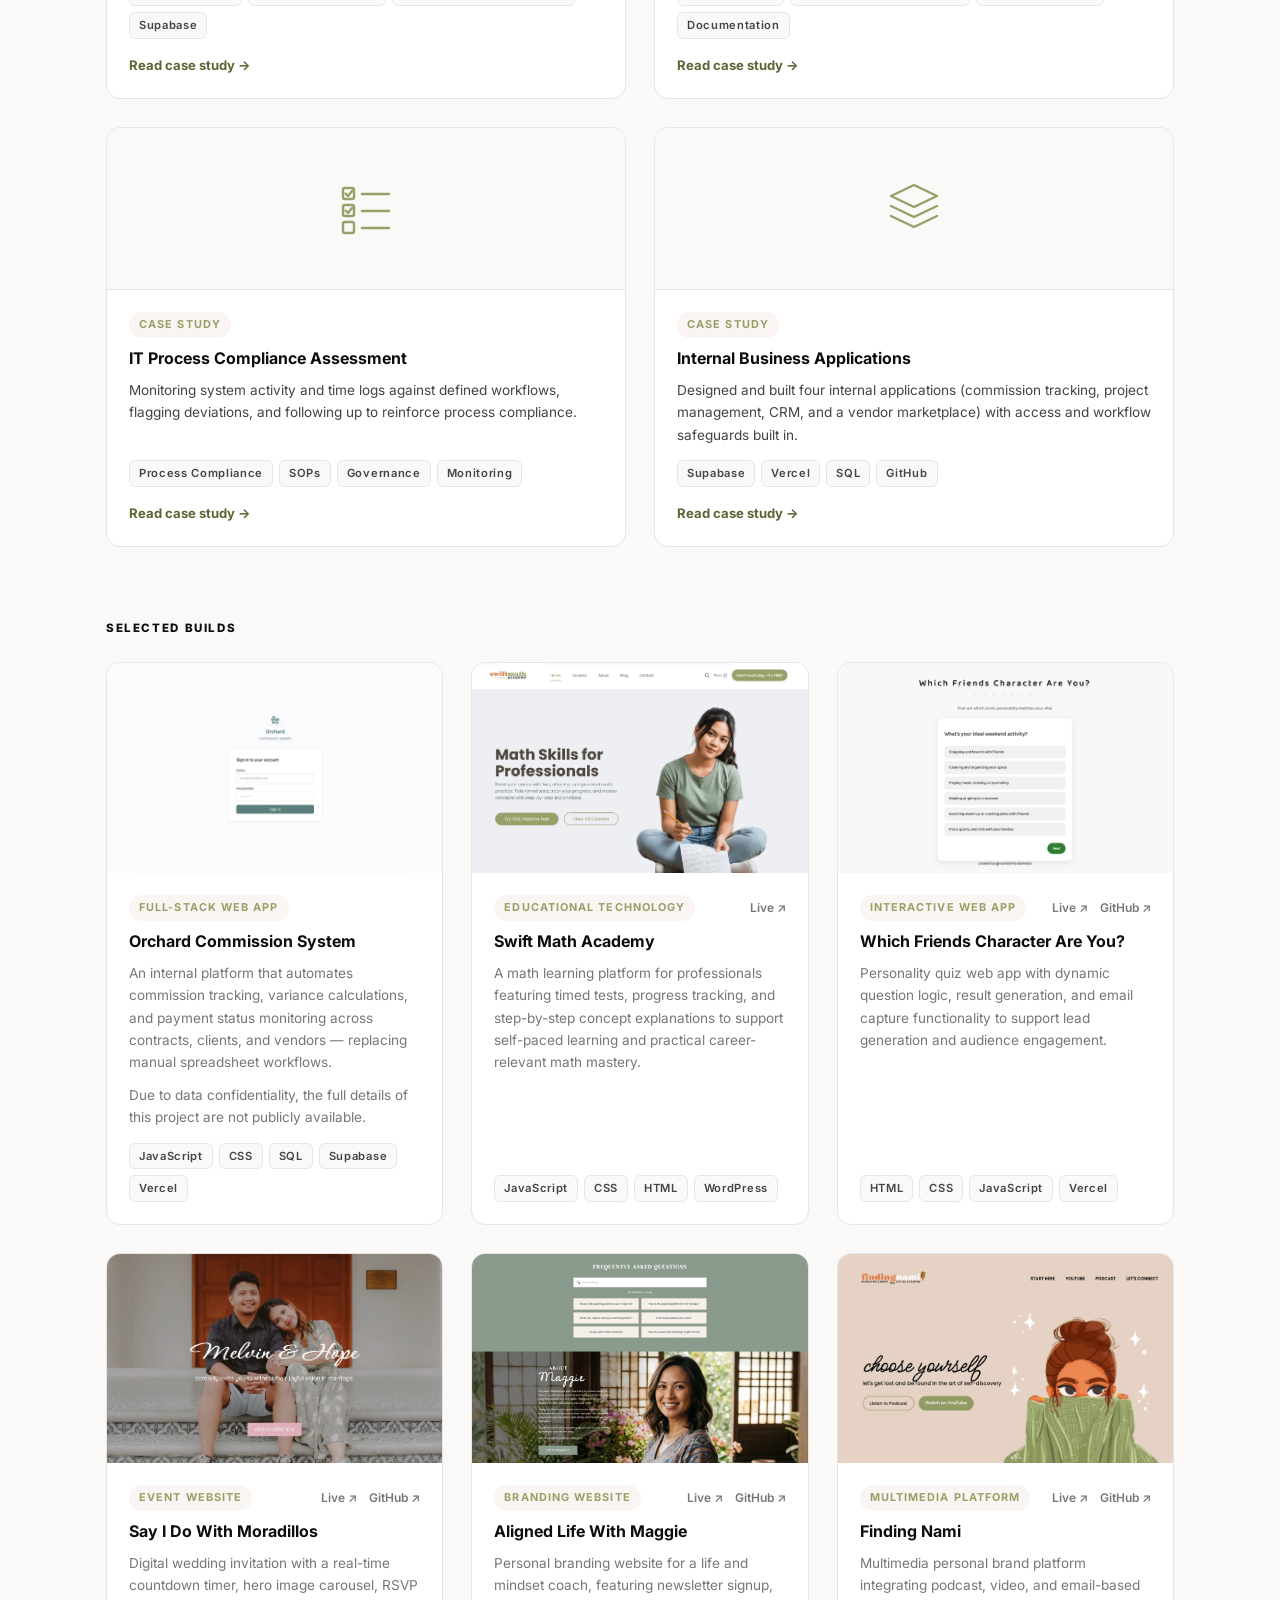
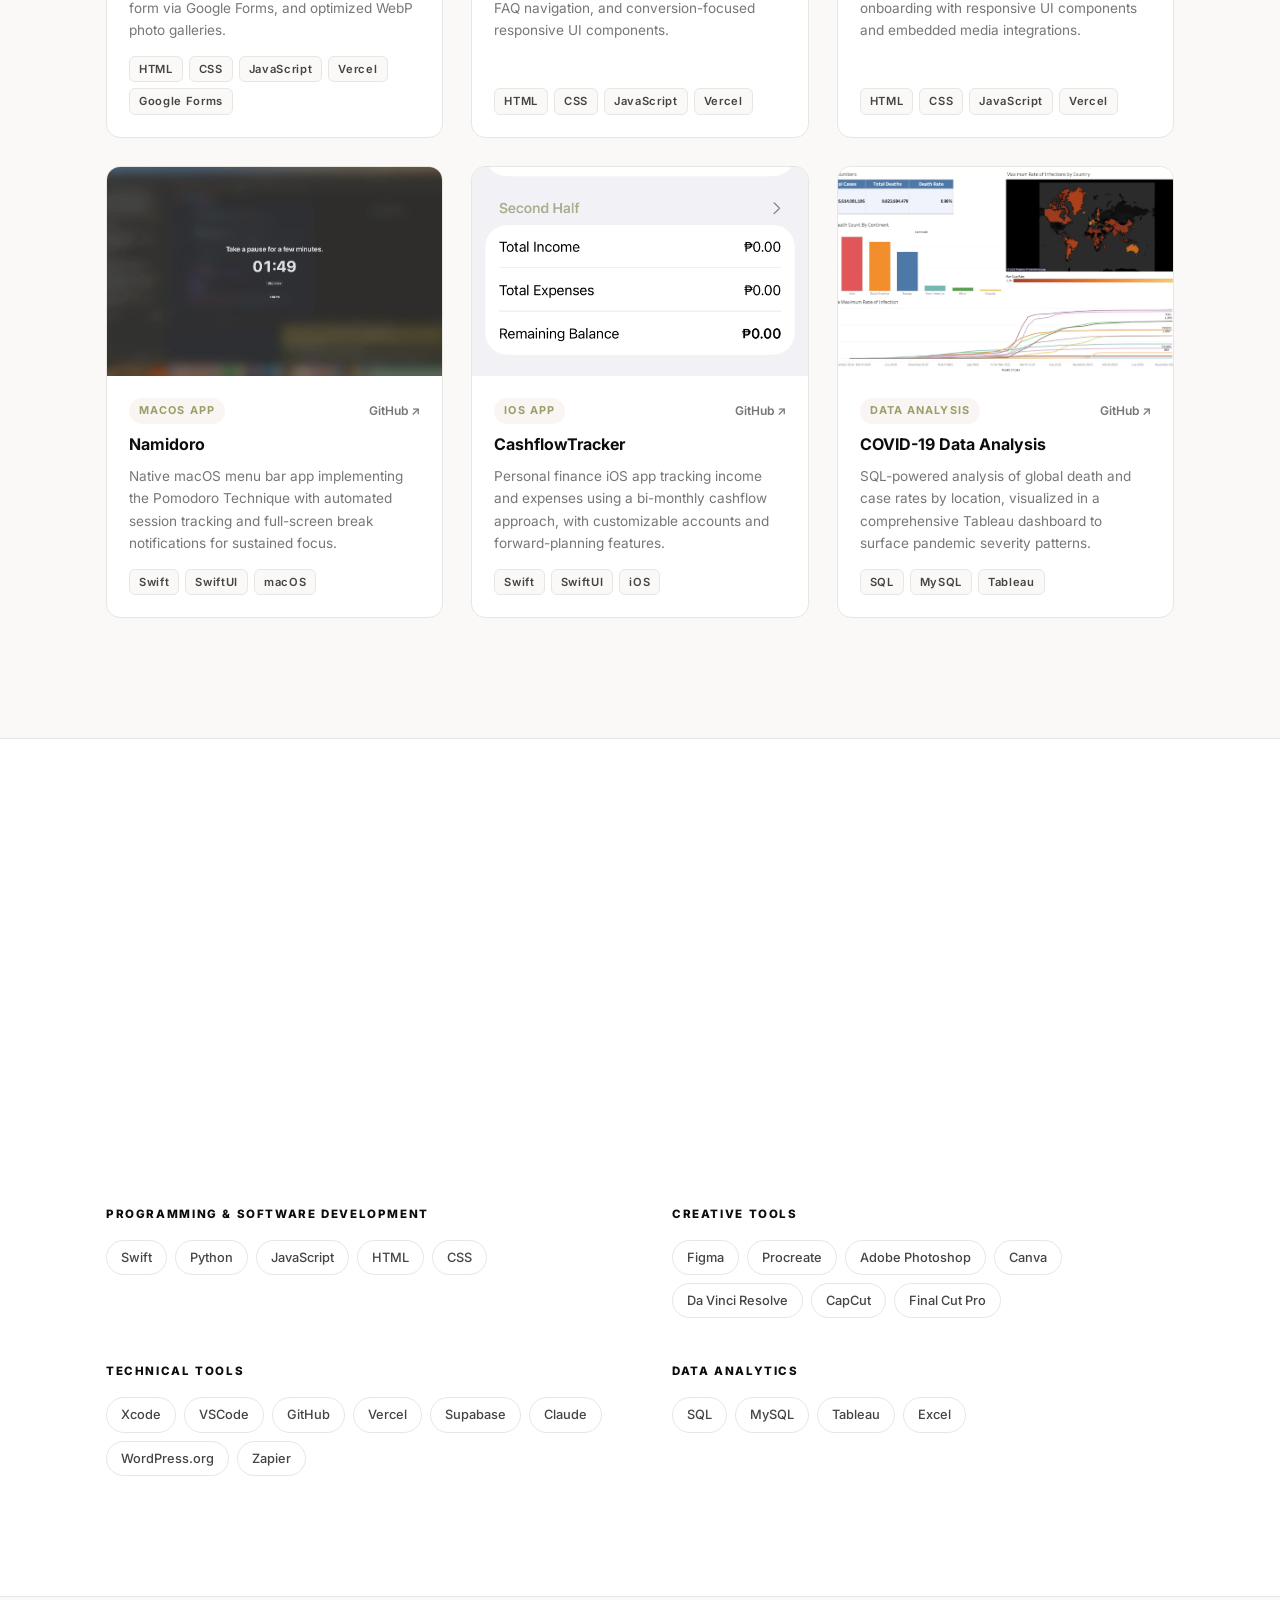
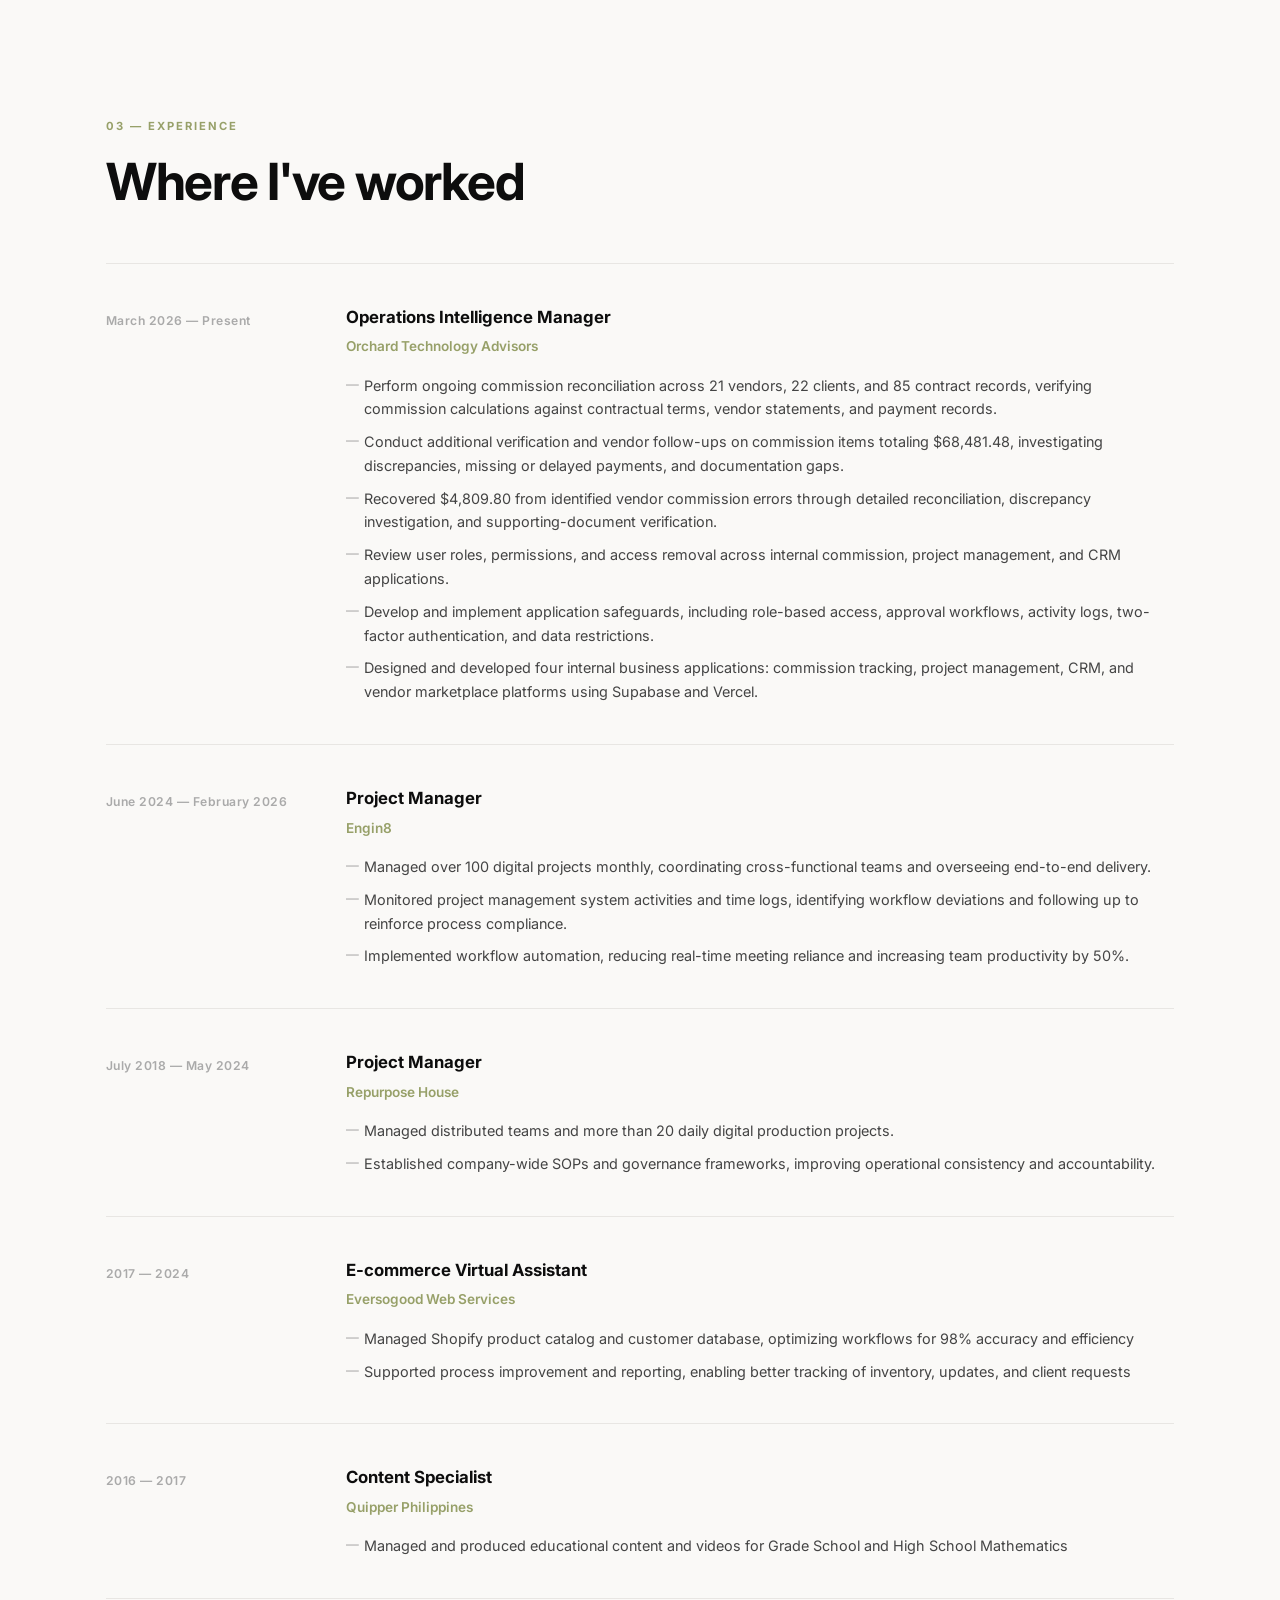
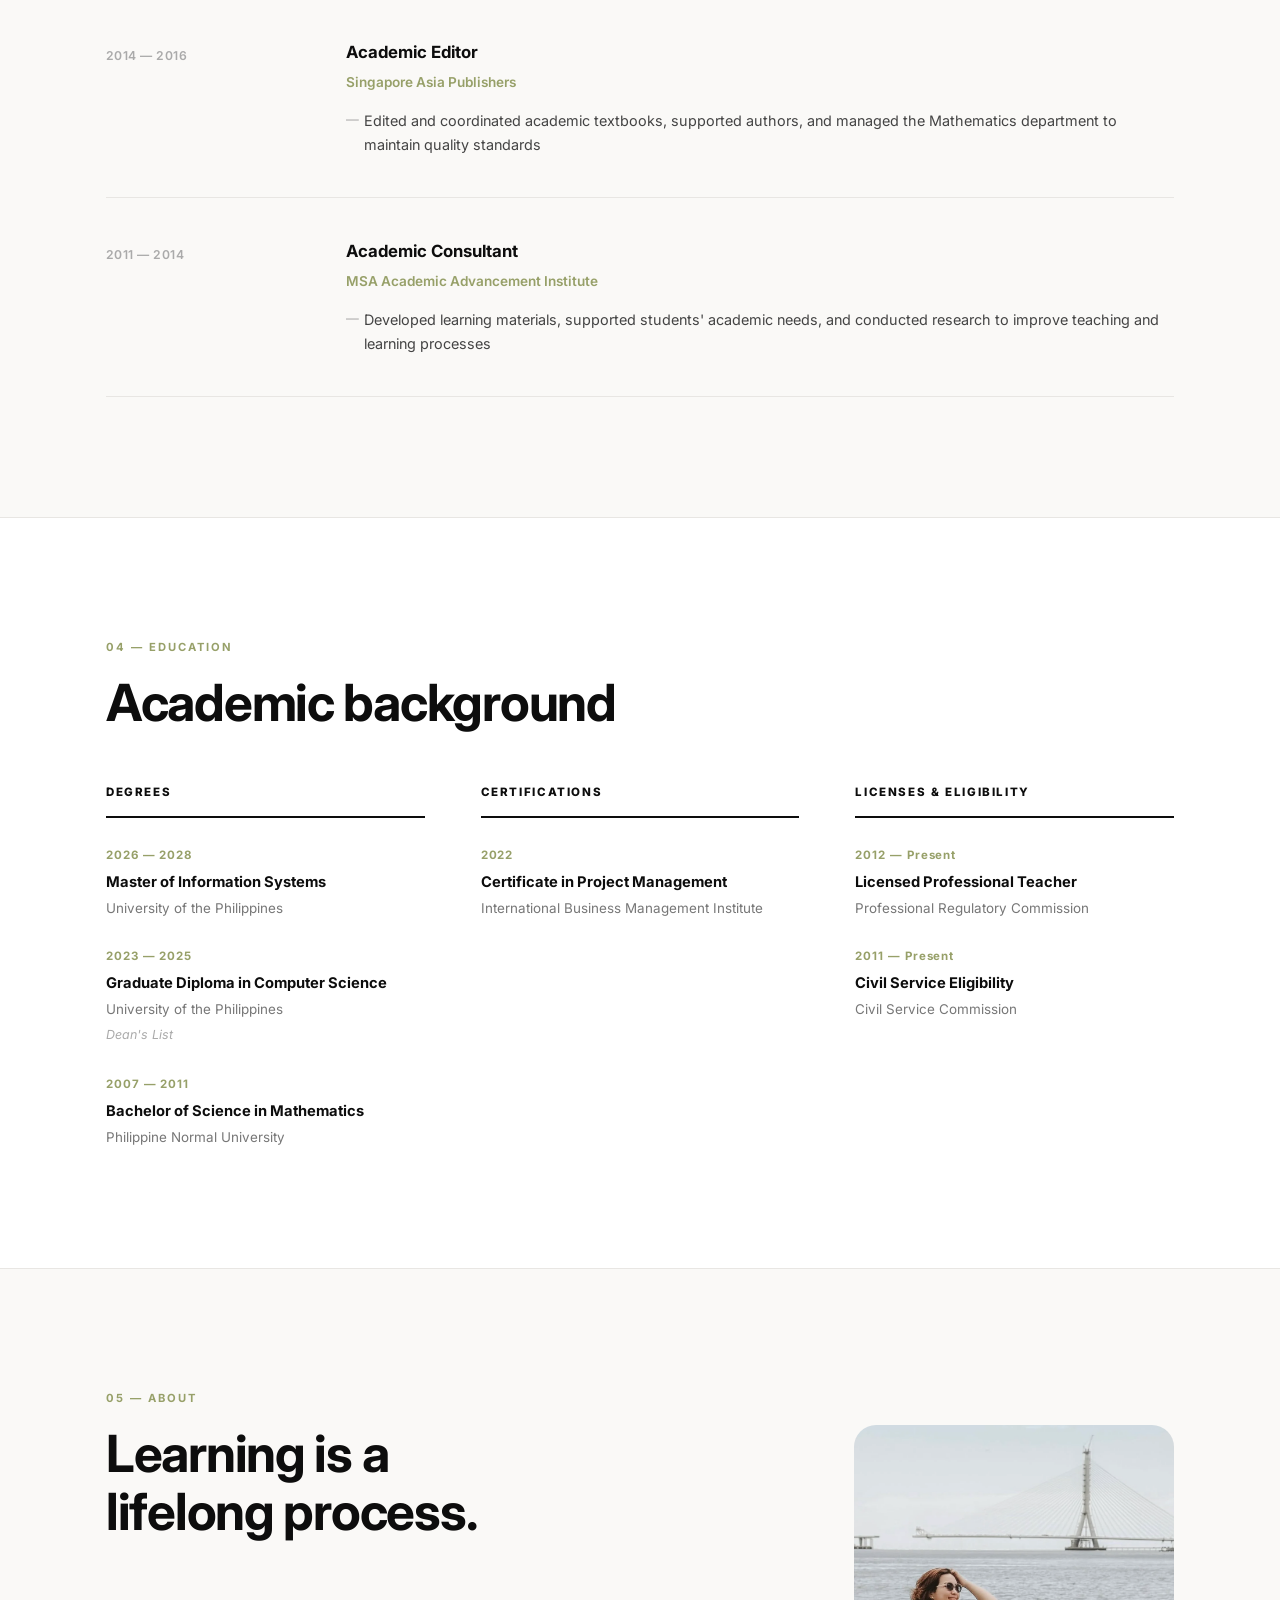
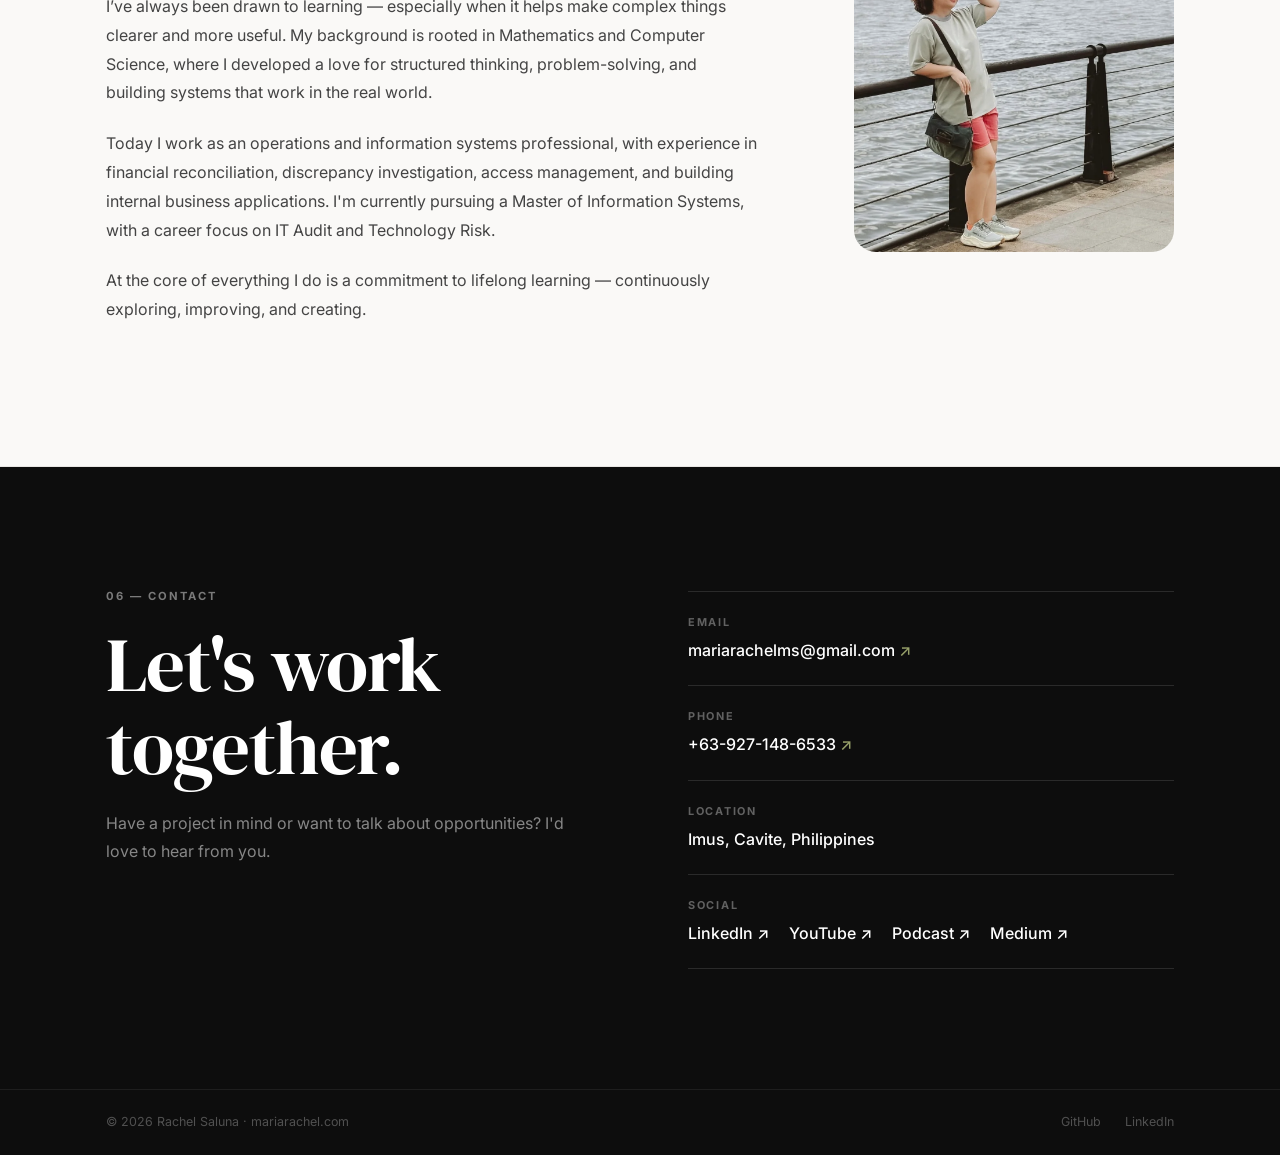
==== commit c330da56: "Use relative paths so case studies work from any serving root" ====
--- a/index.html
+++ b/index.html
@@ -94,7 +94,7 @@
             <ul class="stack">
               <li>Access Control</li><li>Role-Based Access</li><li>Two-Factor Authentication</li><li>Supabase</li>
             </ul>
-            <a class="cs-link" href="/case-studies/user-access-management-review.html">Read case study →<span class="sr-only">: User Access Management Review</span></a>
+            <a class="cs-link" href="case-studies/user-access-management-review.html">Read case study →<span class="sr-only">: User Access Management Review</span></a>
           </div>
         </article>
 
@@ -111,7 +111,7 @@
             <ul class="stack">
               <li>Reconciliation</li><li>Discrepancy Investigation</li><li>Vendor Follow-up</li><li>Documentation</li>
             </ul>
-            <a class="cs-link" href="/case-studies/financial-reconciliation-and-controls.html">Read case study →<span class="sr-only">: Financial Reconciliation &amp; Controls</span></a>
+            <a class="cs-link" href="case-studies/financial-reconciliation-and-controls.html">Read case study →<span class="sr-only">: Financial Reconciliation &amp; Controls</span></a>
           </div>
         </article>
 
@@ -128,7 +128,7 @@
             <ul class="stack">
               <li>Process Compliance</li><li>SOPs</li><li>Governance</li><li>Monitoring</li>
             </ul>
-            <a class="cs-link" href="/case-studies/it-process-compliance-assessment.html">Read case study →<span class="sr-only">: IT Process Compliance Assessment</span></a>
+            <a class="cs-link" href="case-studies/it-process-compliance-assessment.html">Read case study →<span class="sr-only">: IT Process Compliance Assessment</span></a>
           </div>
         </article>
 
@@ -145,7 +145,7 @@
             <ul class="stack">
               <li>Supabase</li><li>Vercel</li><li>SQL</li><li>GitHub</li>
             </ul>
-            <a class="cs-link" href="/case-studies/internal-business-applications.html">Read case study →<span class="sr-only">: Internal Business Applications</span></a>
+            <a class="cs-link" href="case-studies/internal-business-applications.html">Read case study →<span class="sr-only">: Internal Business Applications</span></a>
           </div>
         </article>
         </div>
--- a/styles.css
+++ b/styles.css
@@ -867,7 +867,8 @@
 /* Reduced motion */
 @media (prefers-reduced-motion: reduce) {
   .hero-eyebrow, .hero-name, .hero-tagline,
-  .hero-actions, .hero-socials, .hero-photo, .hero-scroll-hint {
+  .hero-actions, .hero-socials, .hero-photo, .hero-scroll-hint,
+  .cs-hero .container > * {
     animation: none;
   }
   [data-reveal] { opacity: 1; transform: none; transition: none; }
@@ -1064,7 +1065,7 @@
   display: flex;
   align-items: center;
   justify-content: center;
-  aspect-ratio: 16/6;
+  aspect-ratio: 16/5;
   background: var(--off-white);
   border-bottom: 1px solid var(--border);
 }
@@ -1202,7 +1203,7 @@
 
 .cs-table-wrap { overflow-x: auto; border: 1px solid var(--border); border-radius: 10px; background: var(--white); }
 .cs-table { width: 100%; border-collapse: collapse; font-size: 0.88rem; min-width: 440px; }
-.cs-table th, .cs-table td { padding: 12px 16px; text-align: left; border-bottom: 1px solid var(--border); white-space: nowrap; }
+.cs-table th, .cs-table td { padding: 12px 16px; text-align: left; border-bottom: 1px solid var(--border); }
 .cs-table thead th {
   font-size: 0.7rem;
   font-weight: 700;
@@ -1352,3 +1353,108 @@
   .cs-pager { grid-template-columns: 1fr; }
   .cs-pager .cs-next, .cs-pager .cs-prev { grid-column: auto; text-align: left; }
 }
+
+
+/* =====================
+   PRINT
+   ===================== */
+@media print {
+  @page { margin: 16mm; }
+  html, body { background: #fff !important; color: #000; font-size: 11pt; }
+  .nav, .skip-link, #bgCanvas, .sparkle, .hero-scroll-hint, .hamburger,
+  .project-hover, .cs-crumb, .cs-back, .cs-pager, .hero-socials, .hero-actions { display: none !important; }
+
+  [data-reveal], .hero-eyebrow, .hero-name, .hero-tagline, .hero-photo, .cs-hero .container > * {
+    opacity: 1 !important; transform: none !important; animation: none !important; transition: none !important;
+  }
+
+  .hero { min-height: 0; padding-top: 0; }
+  .hero-inner { padding: 0 0 16px; grid-template-columns: 1fr; }
+  .hero-photo { display: none; }
+  .section, .cs-main { padding: 24px 0; }
+  .section.alt, .cs-hero { background: #fff; border: none; }
+  .cs-hero { padding: 0 0 16px; }
+  .contact, .footer { background: #fff; color: #000; }
+  .contact-heading, .contact-val, .contact-key, .contact-sub, .contact-row,
+  .contact-social a, .footer-inner p, .footer-links a, .label--light { color: #000 !important; }
+
+  .project-card, .cs-section, .cs-figure, .cs-fact, .cs-list-item, .timeline-item,
+  .skill-group, .edu-item, .cs-table-wrap, .cs-layer, .cs-flow li, .cs-steps li, .cs-lens, .cs-check {
+    break-inside: avoid; page-break-inside: avoid;
+  }
+  h1, h2, h3, h4 { break-after: avoid; page-break-after: avoid; }
+  .project-card, .cs-figure, .cs-facts, .cs-note { box-shadow: none !important; transform: none !important; }
+  .cs-link::after { display: none; }
+  .cs-table-wrap { overflow: visible; }
+  .cs-table { min-width: 0; }
+
+  /* Show URLs for external links */
+  a[href^="http"]:not(.footer-links a)::after {
+    content: " (" attr(href) ")";
+    font-size: 0.8em;
+    font-weight: 400;
+    color: #444;
+    word-break: break-all;
+  }
+}
+
+
+/* ----- Case study: approach timeline, lens callout, checklist ----- */
+.cs-steps { counter-reset: step; position: relative; margin-left: 16px; border-left: 1px solid var(--border); }
+.cs-steps li {
+  counter-increment: step;
+  position: relative;
+  padding: 0 0 26px 38px;
+  font-size: 0.98rem;
+  color: var(--ink-mid);
+  line-height: 1.7;
+}
+.cs-steps li:last-child { padding-bottom: 4px; }
+.cs-steps li::before {
+  content: counter(step);
+  position: absolute;
+  left: -17px; top: -2px;
+  width: 34px; height: 34px;
+  display: flex; align-items: center; justify-content: center;
+  font-size: 0.8rem;
+  font-weight: 700;
+  color: var(--accent-dark);
+  background: var(--white);
+  border: 1.5px solid var(--accent-dark);
+  border-radius: 50%;
+}
+.cs-steps strong { color: var(--ink); font-weight: 700; }
+
+.cs-section .cs-table-wrap { margin-top: 4px; }
+.cs-figure .cs-table-wrap + .cs-check,
+.cs-figure .cs-layer--controls,
+.cs-figure .cs-arch + .cs-layer { margin-top: 16px; }
+.cs-figure .cs-layer--controls + .cs-table-wrap { margin-top: 16px; }
+.cs-figure { margin-top: 8px; }
+
+.cs-check { display: flex; flex-direction: column; gap: 10px; padding: 18px 20px; background: var(--white); border: 1px solid var(--border); border-radius: 10px; }
+.cs-check li { position: relative; padding-left: 30px; font-size: 0.92rem; color: var(--ink-mid); line-height: 1.55; }
+.cs-check li::before {
+  content: '';
+  position: absolute;
+  left: 0; top: 3px;
+  width: 16px; height: 16px;
+  border: 1.5px solid var(--accent-dark);
+  border-radius: 4px;
+}
+
+.cs-section.cs-lens {
+  padding: 28px 30px;
+  margin-top: 40px;
+  background: var(--accent-bg);
+  border: 1px solid var(--border);
+  border-left: 3px solid var(--accent-dark);
+  border-radius: 0 var(--radius) var(--radius) 0;
+}
+.cs-section.cs-lens h2 { font-size: 1.25rem; margin-bottom: 10px; }
+.cs-section.cs-lens p { color: var(--ink); }
+
+@media (max-width: 480px) {
+  .cs-steps li { padding-left: 32px; }
+  .cs-section.cs-lens { padding: 22px 20px; }
+}
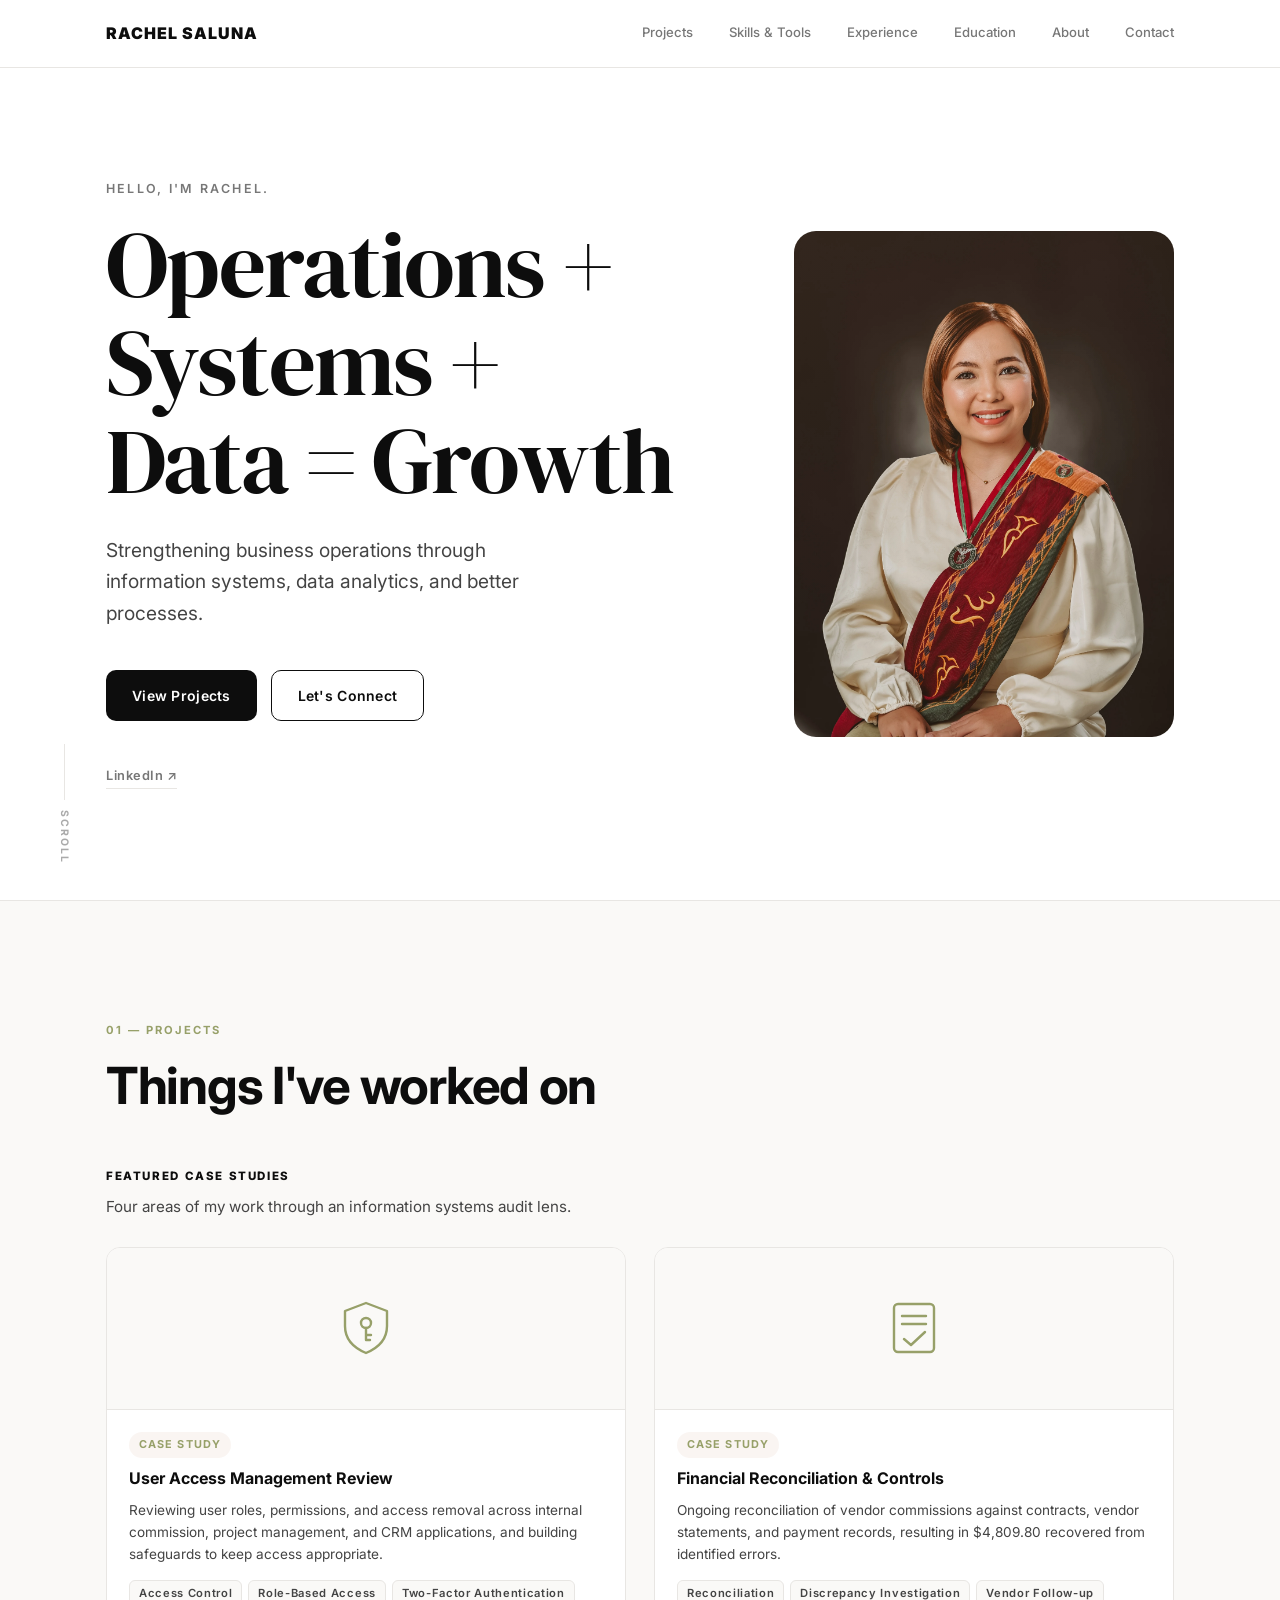
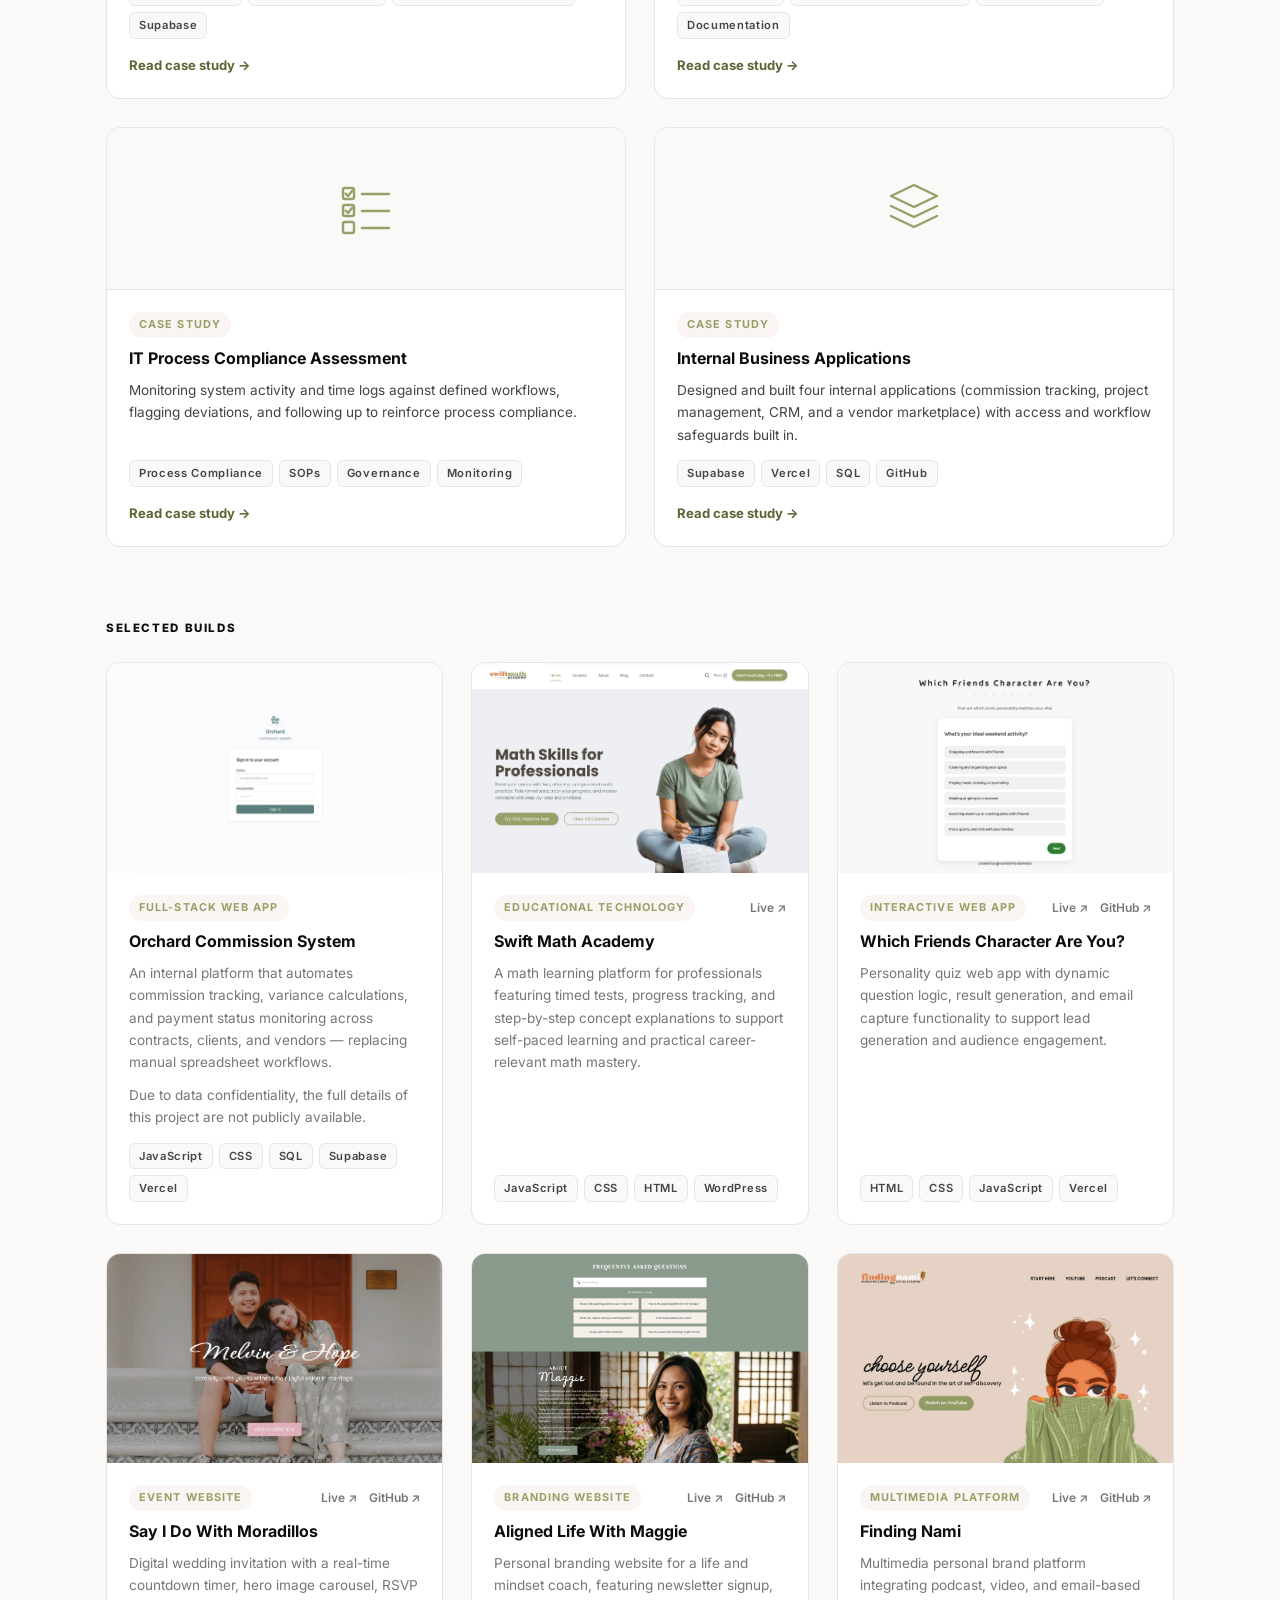
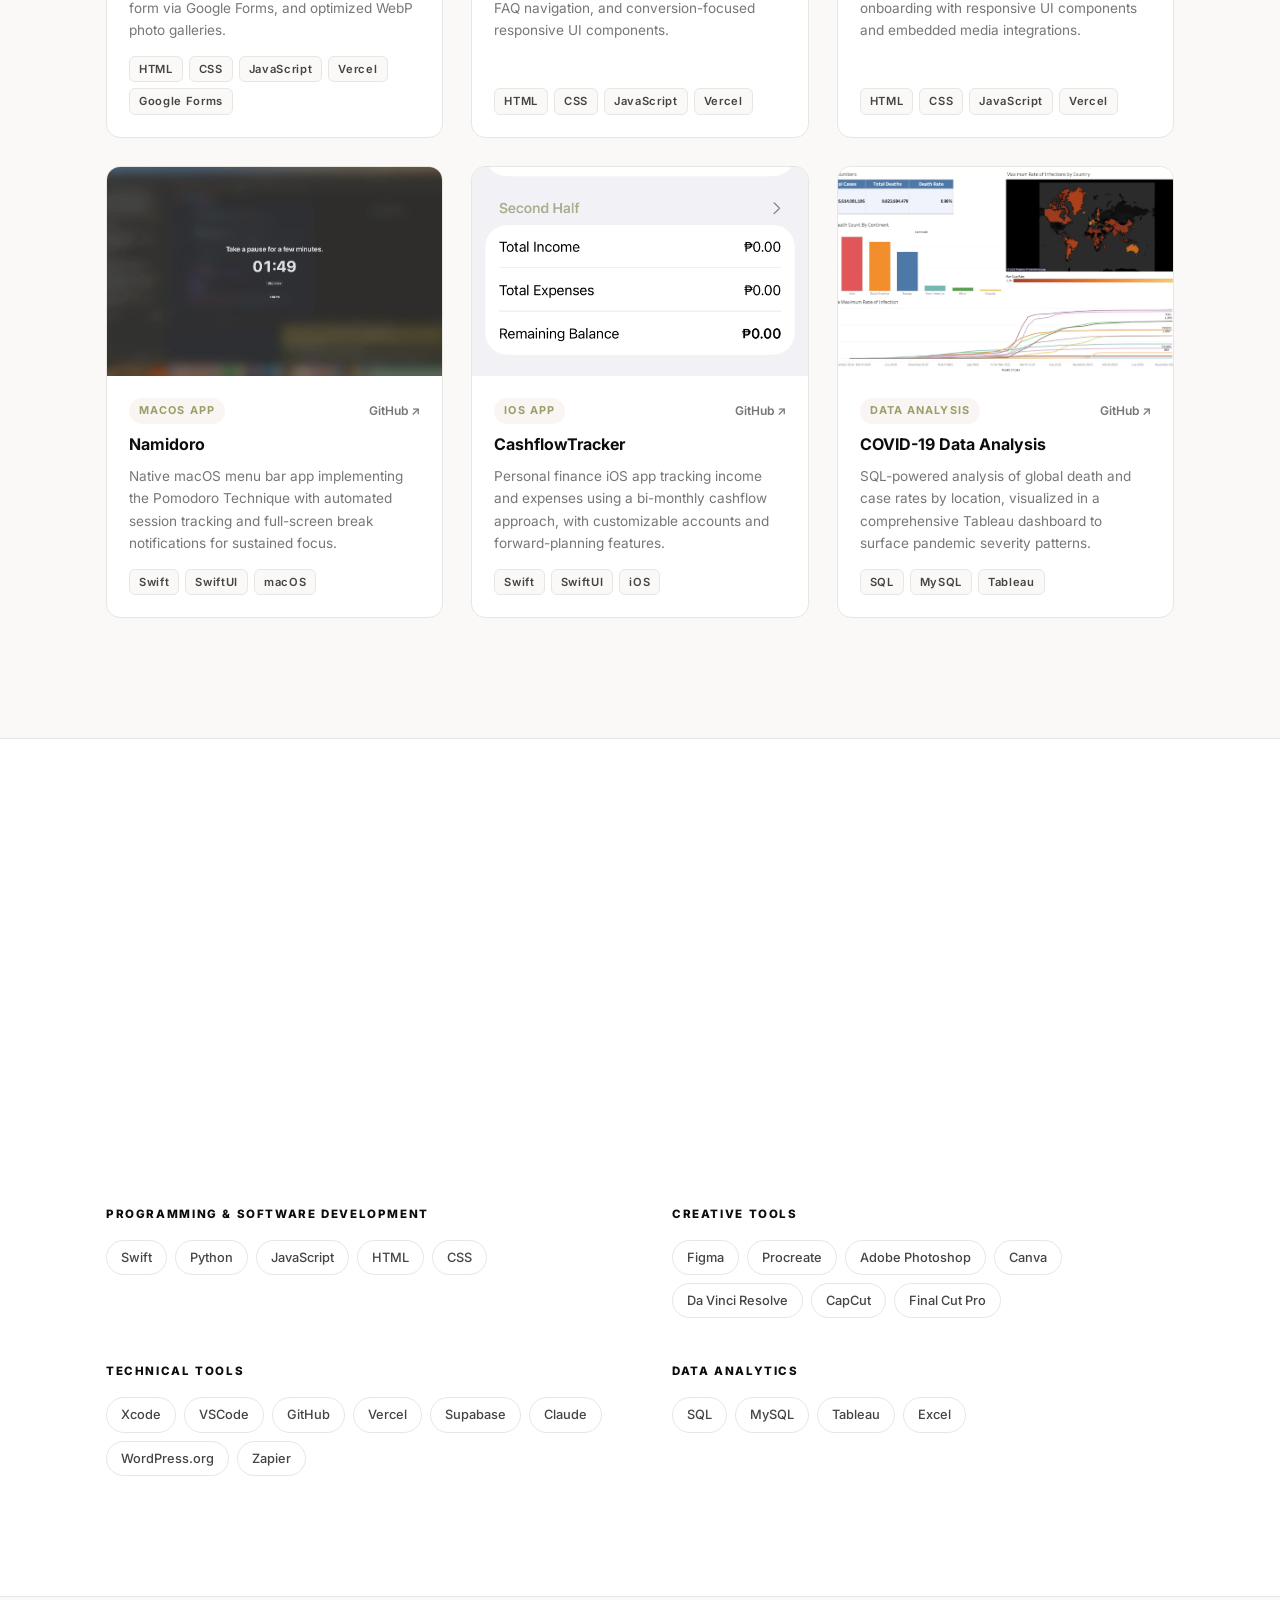
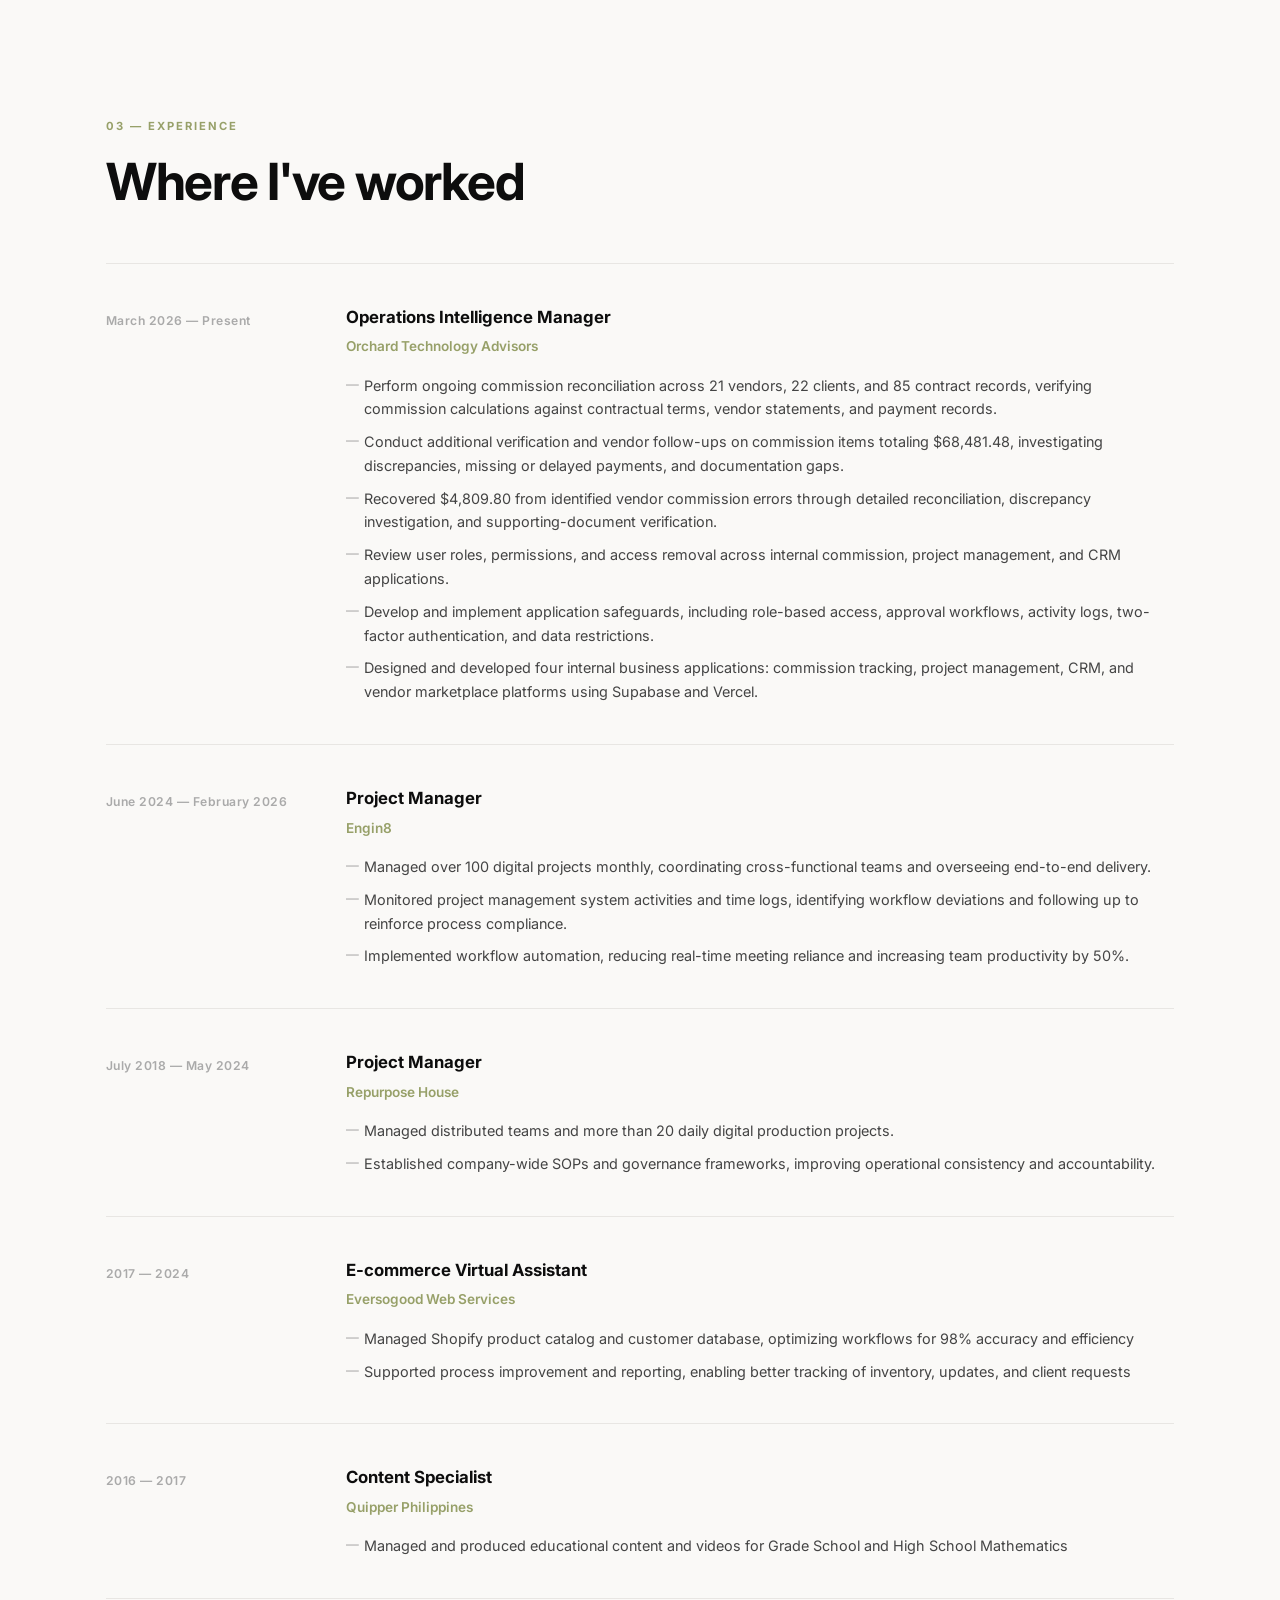
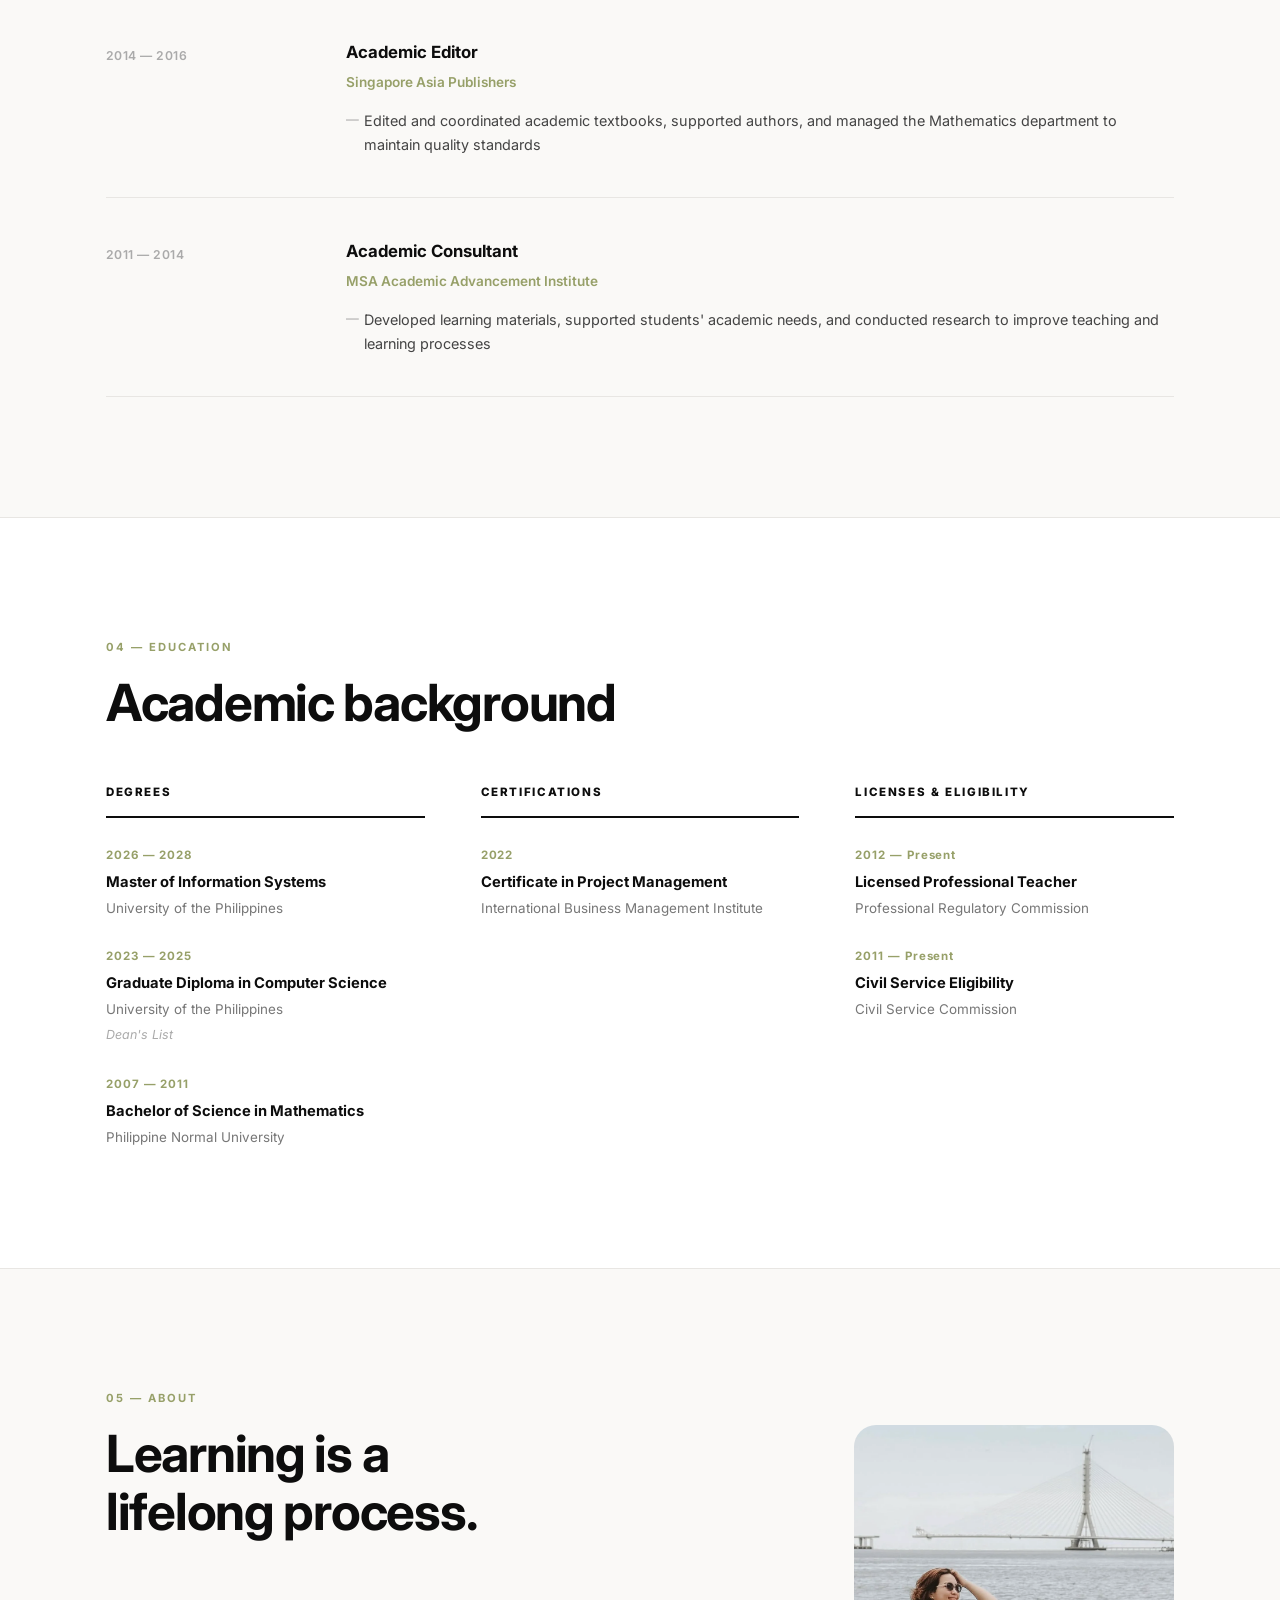
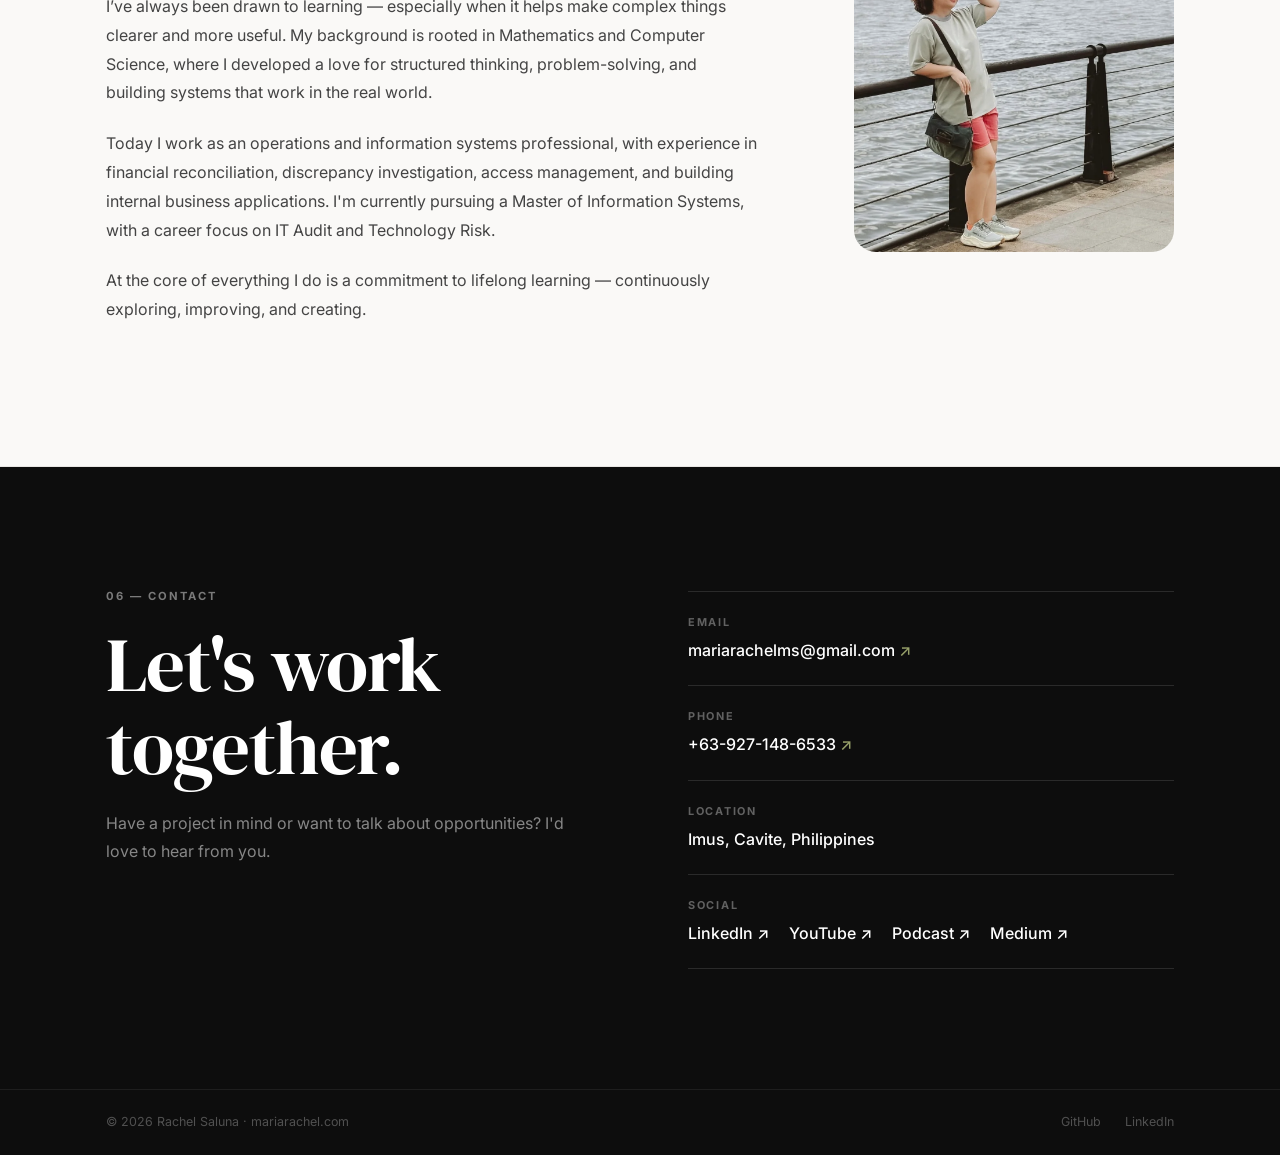
==== commit 59849934: "updated projects" ====
--- a/index.html
+++ b/index.html
@@ -74,7 +74,7 @@
   <section class="projects section alt" id="projects">
     <div class="container">
       <p class="label">01 — Projects</p>
-      <h2 class="heading">Things I've built</h2>
+      <h2 class="heading">Things I've worked on</h2>
 
       <div class="cs-featured">
         <p class="cs-sublabel">Featured case studies</p>
